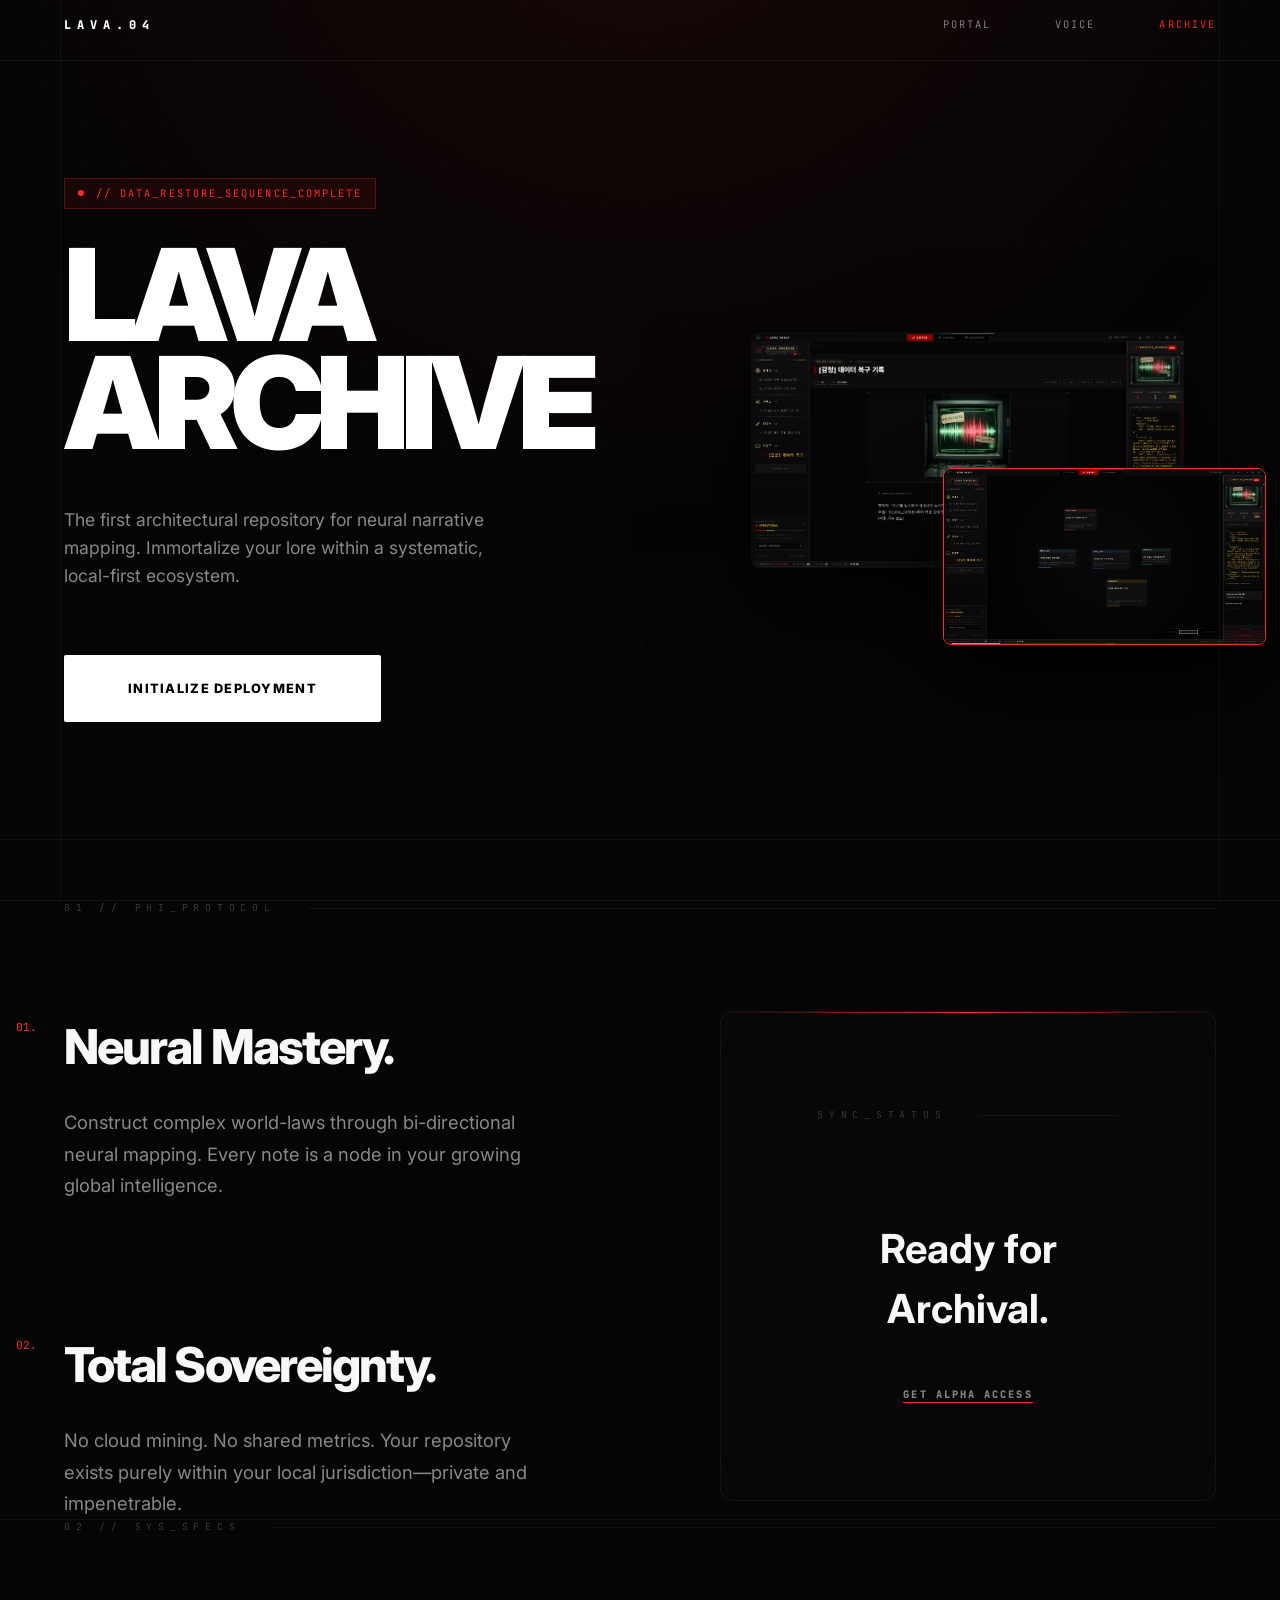
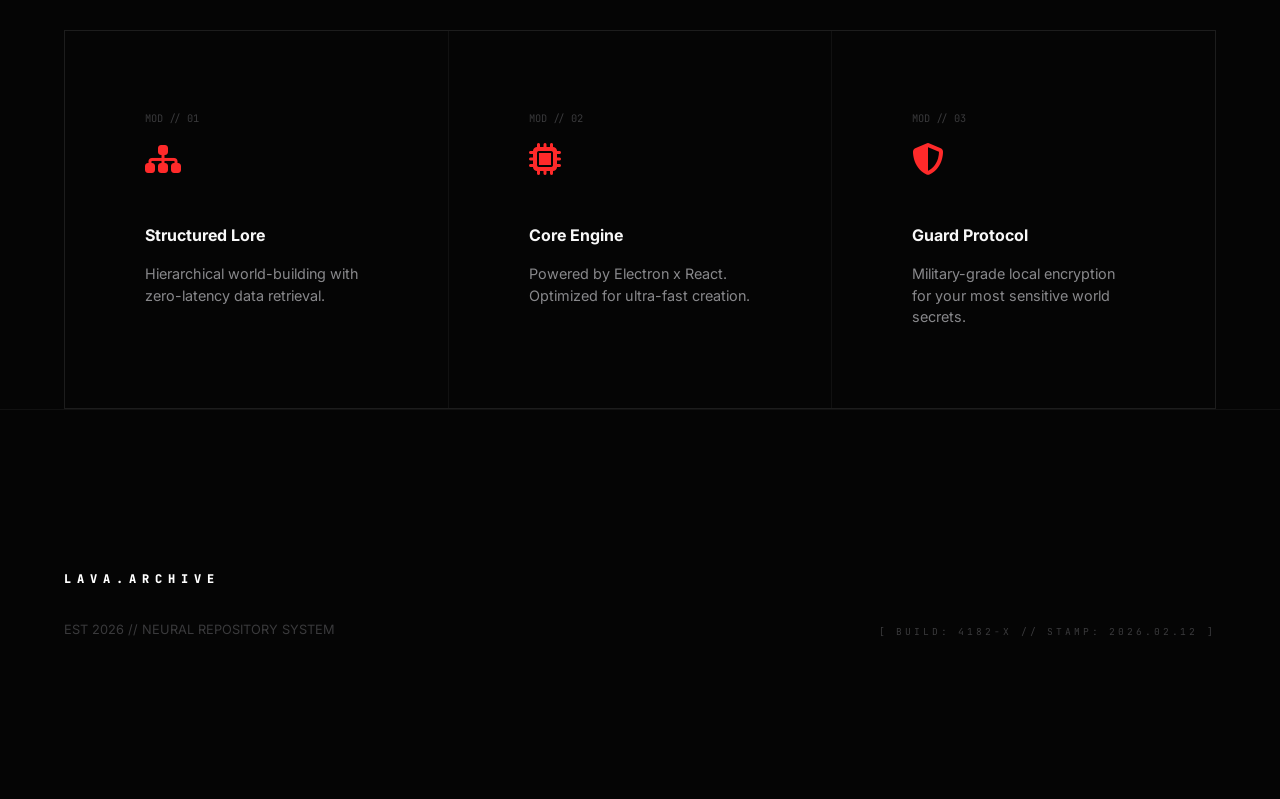
==== docs/note.html @ b513b7a7 "Design: Remove 3D effects and transition to Precision Flat Tactical aesthetic" ====
<!DOCTYPE html>
<html lang="ko">

<head>
    <meta charset="UTF-8">
    <meta name="viewport" content="width=device-width, initial-scale=1.0">
    <title>LAVA ARCHIVE | Neural Repository</title>
    <link rel="stylesheet" href="lava.css">
    <link rel="preconnect" href="https://fonts.googleapis.com">
    <link rel="preconnect" href="https://fonts.gstatic.com" crossorigin>
    <link
        href="https://fonts.googleapis.com/css2?family=Inter:wght@400;700;800;900&family=JetBrains+Mono:wght@400;700&display=swap"
        rel="stylesheet">
    <link rel="stylesheet" href="https://cdnjs.cloudflare.com/ajax/libs/font-awesome/6.4.0/css/all.min.css">
</head>

<body>
    <!-- HUD Frame Components -->
    <div class="hud-line h top"></div>
    <div class="hud-line h bottom"></div>
    <div class="hud-line v left"></div>
    <div class="hud-line v right"></div>

    <!-- Navigation -->
    <nav class="navbar">
        <a href="index.html" class="logo">LAVA.04</a>
        <div class="nav-links">
            <a href="index.html" class="nav-link">Portal</a>
            <a href="voice.html" class="nav-link">Voice</a>
            <a href="note.html" class="nav-link active">Archive</a>
        </div>
    </nav>

    <main>
        <!-- Precision Flat Hero -->
        <header class="hero">
            <div class="container">
                <div class="hero-content">
                    <div class="hero-text">
                        <span class="status-badge">// DATA_RESTORE_SEQUENCE_COMPLETE</span>
                        <h1>Lava<br>Archive</h1>
                        <p class="hero-subtitle">The first architectural repository for neural narrative mapping.
                            Immortalize your lore within a systematic, local-first ecosystem.</p>
                        <a href="https://github.com/sickbread/VoiceTyper/releases/download/v1.0/VESTIGE_Setup_0.0.0.exe"
                            class="btn-prime">
                            Initialize Deployment
                        </a>
                    </div>
                    <div class="showcase-wrapper">
                        <img src="assets/lava_main.png" alt="Lava Editor" class="main-screen">
                        <img src="assets/lava_secondary.png" alt="Lava Canvas" class="secondary-screen">
                    </div>
                </div>
            </div>
        </header>

        <!-- Functional Philosophy -->
        <section class="container">
            <span class="section-label">01 // PHI_PROTOCOL</span>
            <div class="philosophy-grid">
                <div class="philosophies">
                    <div class="phi-item">
                        <span class="phi-num">01.</span>
                        <h3>Neural Mastery.</h3>
                        <p>Construct complex world-laws through bi-directional neural mapping. Every note is a node in
                            your growing global intelligence.</p>
                    </div>
                    <div class="phi-item">
                        <span class="phi-num">02.</span>
                        <h3>Total Sovereignty.</h3>
                        <p>No cloud mining. No shared metrics. Your repository exists purely within your local
                            jurisdiction—private and impenetrable.</p>
                    </div>
                </div>

                <div class="cta-wrap">
                    <div class="cta-box">
                        <span class="section-label">SYNC_STATUS</span>
                        <h2 style="font-size: 2.5rem; margin-bottom: 2rem;">Ready for<br>Archival.</h2>
                        <a href="https://github.com/sickbread/VoiceTyper/releases/download/v1.0/VESTIGE_Setup_0.0.0.exe"
                            class="nav-link"
                            style="font-weight: 800; border-bottom: 1px solid var(--accent-red); margin-top: 1rem; display: inline-block;">Get
                            Alpha Access</a>
                    </div>
                </div>
            </div>
        </section>

        <!-- Technical Matrix -->
        <section class="container">
            <span class="section-label">02 // SYS_SPECS</span>
            <div class="features-matrix">
                <div class="feat-cell">
                    <span class="feat-label">MOD // 01</span>
                    <i class="fas fa-sitemap feat-icon"></i>
                    <h4 style="margin-bottom: 1rem;">Structured Lore</h4>
                    <p style="color: var(--text-slate); font-size: 0.9rem;">Hierarchical world-building with
                        zero-latency data retrieval.</p>
                </div>
                <div class="feat-cell">
                    <span class="feat-label">MOD // 02</span>
                    <i class="fas fa-microchip feat-icon"></i>
                    <h4 style="margin-bottom: 1rem;">Core Engine</h4>
                    <p style="color: var(--text-slate); font-size: 0.9rem;">Powered by Electron x React. Optimized for
                        ultra-fast creation.</p>
                </div>
                <div class="feat-cell">
                    <span class="feat-label">MOD // 03</span>
                    <i class="fas fa-shield-halved feat-icon"></i>
                    <h4 style="margin-bottom: 1rem;">Guard Protocol</h4>
                    <p style="color: var(--text-slate); font-size: 0.9rem;">Military-grade local encryption for your
                        most sensitive world secrets.</p>
                </div>
            </div>
        </section>
    </main>

    <!-- Refined Footer -->
    <footer>
        <div class="container">
            <div class="footer-wrap">
                <div>
                    <span class="logo" style="margin-bottom: 2rem; display: block;">LAVA.ARCHIVE</span>
                    <p style="color: var(--text-dark); font-size: 0.8rem;">EST 2026 // NEURAL REPOSITORY SYSTEM</p>
                </div>
                <div class="footer-meta">
                    [ BUILD: 4182-X // STAMP: 2026.02.12 ]
                </div>
            </div>
        </div>
    </footer>

    <script src="script.js"></script>
    <!-- No interactive scripts needed for Flat Design -->
</body>

</html>
---- docs/lava.css ----
:root {
    /* Obsidian Black Base with Military Accents */
    --bg-black: #050505;
    --bg-deep: #020202;
    --bg-module: rgba(10, 10, 12, 0.4);

    --accent-red: #ff2a2a;
    --accent-glow: rgba(255, 42, 42, 0.4);
    --accent-dim: rgba(255, 42, 42, 0.08);

    --text-white: #f8f8f8;
    --text-slate: #88888b;
    --text-dark: #3a3a3c;

    --border-vaint: rgba(255, 255, 255, 0.05);
    --border-red: rgba(255, 42, 42, 0.25);

    --font-sans: 'Inter', -apple-system, system-ui, sans-serif;
    --font-mono: 'JetBrains Mono', 'IBM Plex Mono', monospace;

    --curve: 4px;
    --ease-out: cubic-bezier(0.16, 1, 0.3, 1);
}

/* Base Optimization */
* {
    margin: 0;
    padding: 0;
    box-sizing: border-box;
}

body {
    background-color: var(--bg-black);
    color: var(--text-white);
    font-family: var(--font-sans);
    line-height: 1.5;
    overflow-x: hidden;
    -webkit-font-smoothing: antialiased;
}

/* Immersive HUD Backdrop */
body::before {
    content: "";
    position: fixed;
    top: 0;
    left: 0;
    width: 100%;
    height: 100%;
    background-image:
        radial-gradient(circle at 2px 2px, rgba(255, 255, 255, 0.03) 1px, transparent 0);
    background-size: 40px 40px;
    z-index: -1;
}

body::after {
    content: "";
    position: fixed;
    top: 0;
    left: 0;
    width: 100%;
    height: 100%;
    background: radial-gradient(circle at 50% -20%, var(--accent-dim) 0%, transparent 60%);
    pointer-events: none;
    z-index: -1;
}

.container {
    max-width: 1300px;
    margin: 0 auto;
    padding: 0 4rem;
}

/* HUD Decorators - Static & Sharp */
.hud-line {
    position: fixed;
    background: var(--border-vaint);
    z-index: 99;
    pointer-events: none;
}

.hud-line.h {
    height: 1px;
    width: 100%;
}

.hud-line.v {
    width: 1px;
    height: 100%;
}

.hud-line.top {
    top: 60px;
    left: 0;
}

.hud-line.bottom {
    bottom: 60px;
    left: 0;
}

.hud-line.left {
    left: 60px;
    top: 0;
}

.hud-line.right {
    right: 60px;
    top: 0;
}

/* Sticky Technical Navbar */
.navbar {
    display: flex;
    justify-content: space-between;
    align-items: center;
    padding: 1rem 4rem;
    position: fixed;
    top: 0;
    width: 100%;
    z-index: 1000;
    mix-blend-mode: difference;
}

.logo {
    font-family: var(--font-mono);
    font-size: 0.75rem;
    letter-spacing: 0.5em;
    text-decoration: none;
    color: #fff;
    font-weight: 800;
}

.nav-links {
    display: flex;
    gap: 4rem;
}

.nav-link {
    text-decoration: none;
    color: rgba(255, 255, 255, 0.5);
    font-family: var(--font-mono);
    font-size: 0.65rem;
    letter-spacing: 0.2em;
    text-transform: uppercase;
    transition: var(--ease-out);
}

.nav-link:hover,
.nav-link.active {
    color: var(--accent-red);
}

/* Editorial Hero - Flat but Powerful */
.hero {
    min-height: 100vh;
    display: flex;
    align-items: center;
    justify-content: center;
    padding: 10rem 0;
}

.hero-content {
    display: grid;
    grid-template-columns: 1fr 1.2fr;
    gap: 8rem;
    align-items: center;
}

.hero-text {
    text-align: left;
}

.status-badge {
    display: inline-flex;
    align-items: center;
    gap: 0.75rem;
    padding: 0.4rem 0.8rem;
    background: var(--accent-dim);
    border: 1px solid var(--border-red);
    font-family: var(--font-mono);
    font-size: 0.65rem;
    color: var(--accent-red);
    margin-bottom: 2rem;
    text-transform: uppercase;
    letter-spacing: 0.2em;
}

.status-badge::before {
    content: "";
    width: 6px;
    height: 6px;
    background: var(--accent-red);
    border-radius: 50%;
    animation: pulse 2.5s ease-in-out infinite;
}

@keyframes pulse {

    0%,
    100% {
        transform: scale(1);
        opacity: 0.5;
    }

    50% {
        transform: scale(1.6);
        opacity: 1;
        filter: blur(1px);
    }
}

h1 {
    font-size: clamp(4rem, 10vw, 8rem);
    font-weight: 900;
    line-height: 0.85;
    letter-spacing: -0.06em;
    text-transform: uppercase;
    margin-bottom: 3rem;
    color: #fff;
}

.hero-subtitle {
    font-size: 1.1rem;
    color: var(--text-slate);
    max-width: 440px;
    margin-bottom: 4rem;
    line-height: 1.6;
}

/* Layered Flat Showcase */
.showcase-wrapper {
    position: relative;
    padding: 2rem;
}

.main-screen {
    width: 100%;
    border-radius: 8px;
    border: 1px solid var(--border-vaint);
    background: #000;
    box-shadow: 0 40px 100px rgba(0, 0, 0, 0.8);
    display: block;
}

.secondary-screen {
    position: absolute;
    bottom: -15%;
    right: -10%;
    width: 65%;
    border-radius: 8px;
    border: 1px solid var(--accent-red);
    box-shadow: 0 40px 80px rgba(0, 0, 0, 0.9);
    z-index: 10;
}

/* Content Sections */
section {
    padding: 15rem 0;
    border-top: 1px solid var(--border-vaint);
}

.section-label {
    font-family: var(--font-mono);
    font-size: 0.6rem;
    color: var(--text-dark);
    letter-spacing: 0.6em;
    text-transform: uppercase;
    margin-bottom: 6rem;
    display: flex;
    align-items: center;
    gap: 2rem;
}

.section-label::after {
    content: "";
    flex: 1;
    height: 1px;
    background: var(--border-vaint);
}

.philosophy-grid {
    display: grid;
    grid-template-columns: 1fr 1fr;
    gap: 10rem;
}

.philosophies {
    display: flex;
    flex-direction: column;
    gap: 8rem;
}

.phi-item {
    position: relative;
}

.phi-num {
    font-family: var(--font-mono);
    color: var(--accent-red);
    font-size: 0.7rem;
    position: absolute;
    left: -3rem;
    top: 0.5rem;
}

.phi-item h3 {
    font-size: 3rem;
    font-weight: 800;
    letter-spacing: -0.04em;
    margin-bottom: 1.5rem;
}

.phi-item p {
    font-size: 1.15rem;
    color: var(--text-slate);
    line-height: 1.7;
    max-width: 480px;
}

/* CTA - Data Module */
.cta-box {
    background: var(--bg-module);
    backdrop-filter: blur(50px);
    border: 1px solid var(--border-vaint);
    padding: 6rem;
    text-align: center;
    position: relative;
    border-radius: 12px;
}

.cta-box::before {
    content: "";
    position: absolute;
    top: 0;
    left: 0;
    width: 100%;
    height: 1px;
    background: linear-gradient(90deg, transparent, var(--accent-red), transparent);
}

.btn-prime {
    display: inline-block;
    padding: 1.5rem 4rem;
    background: #fff;
    color: #000;
    text-decoration: none;
    font-weight: 800;
    text-transform: uppercase;
    letter-spacing: 0.1em;
    font-size: 0.8rem;
    transition: var(--ease-out);
    border-radius: 2px;
}

.btn-prime:hover {
    background: var(--accent-red);
    color: #fff;
    transform: translateY(-5px);
    box-shadow: 0 20px 40px var(--accent-dim);
}

/* Features - Technical Matrix */
.features-matrix {
    display: grid;
    grid-template-columns: repeat(3, 1fr);
    gap: 1px;
    background: var(--border-vaint);
    border: 1px solid var(--border-vaint);
}

.feat-cell {
    background: var(--bg-black);
    padding: 5rem;
    transition: var(--ease-out);
}

.feat-cell:hover {
    background: var(--bg-deep);
}

.feat-icon {
    font-size: 2rem;
    color: var(--accent-red);
    margin-bottom: 3rem;
}

.feat-label {
    font-family: var(--font-mono);
    font-size: 0.65rem;
    color: var(--text-dark);
    margin-bottom: 1rem;
    display: block;
}

/* Footer Detailing */
footer {
    padding: 10rem 0;
    border-top: 1px solid var(--border-vaint);
}

.footer-wrap {
    display: flex;
    justify-content: space-between;
    align-items: flex-end;
}

.footer-meta {
    font-family: var(--font-mono);
    font-size: 0.6rem;
    color: var(--text-dark);
    letter-spacing: 0.3em;
}

/* Responsive Evolution */
@media (max-width: 1200px) {

    .hero-content,
    .philosophy-grid {
        grid-template-columns: 1fr;
        gap: 6rem;
    }

    .hero {
        text-align: center;
    }

    .hero-text {
        display: flex;
        flex-direction: column;
        align-items: center;
    }

    .hero-subtitle {
        margin: 0 auto 4rem;
    }

    .container {
        padding: 0 2rem;
    }
}

@media (max-width: 768px) {
    h1 {
        font-size: 15vw;
    }

    .feat-cell {
        padding: 3rem;
    }

    .features-matrix {
        grid-template-columns: 1fr;
    }

    .hud-line {
        display: none;
    }

    .secondary-screen {
        width: 80%;
        bottom: -10%;
        right: -5%;
    }
}
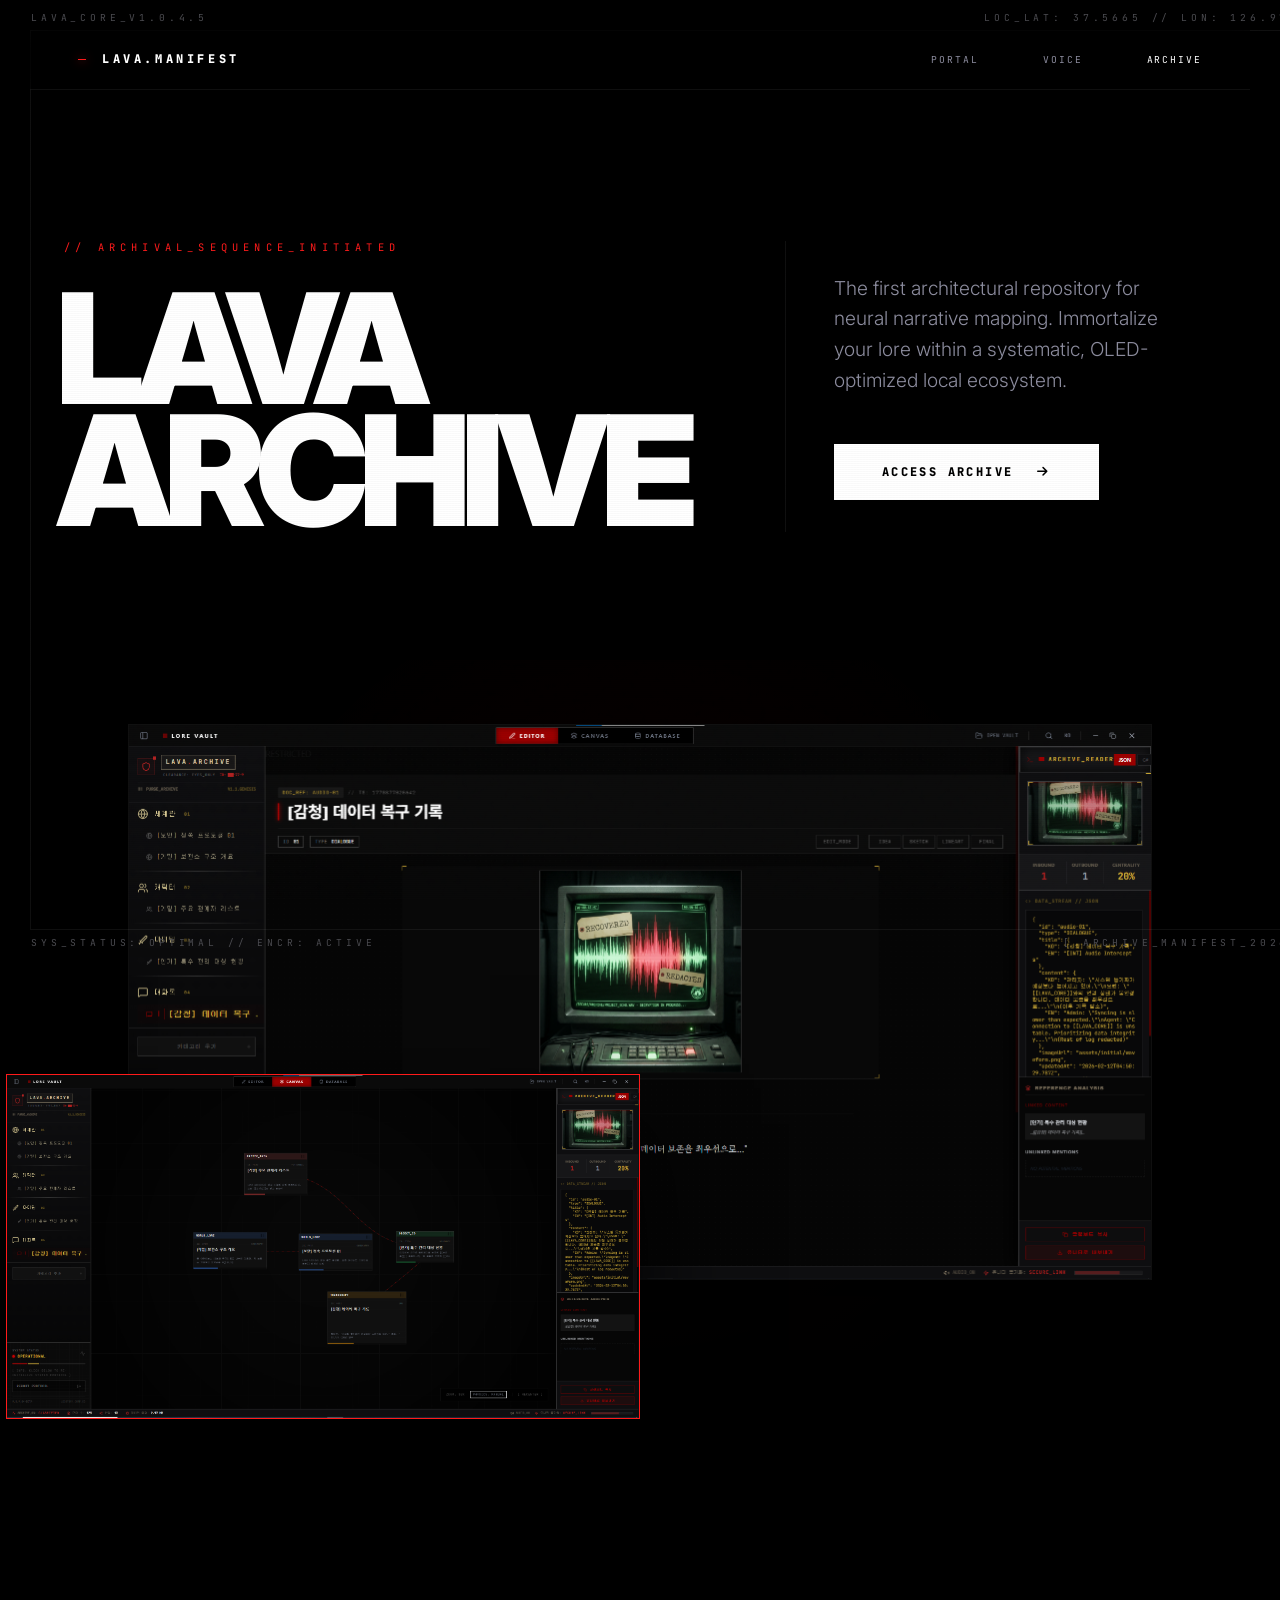
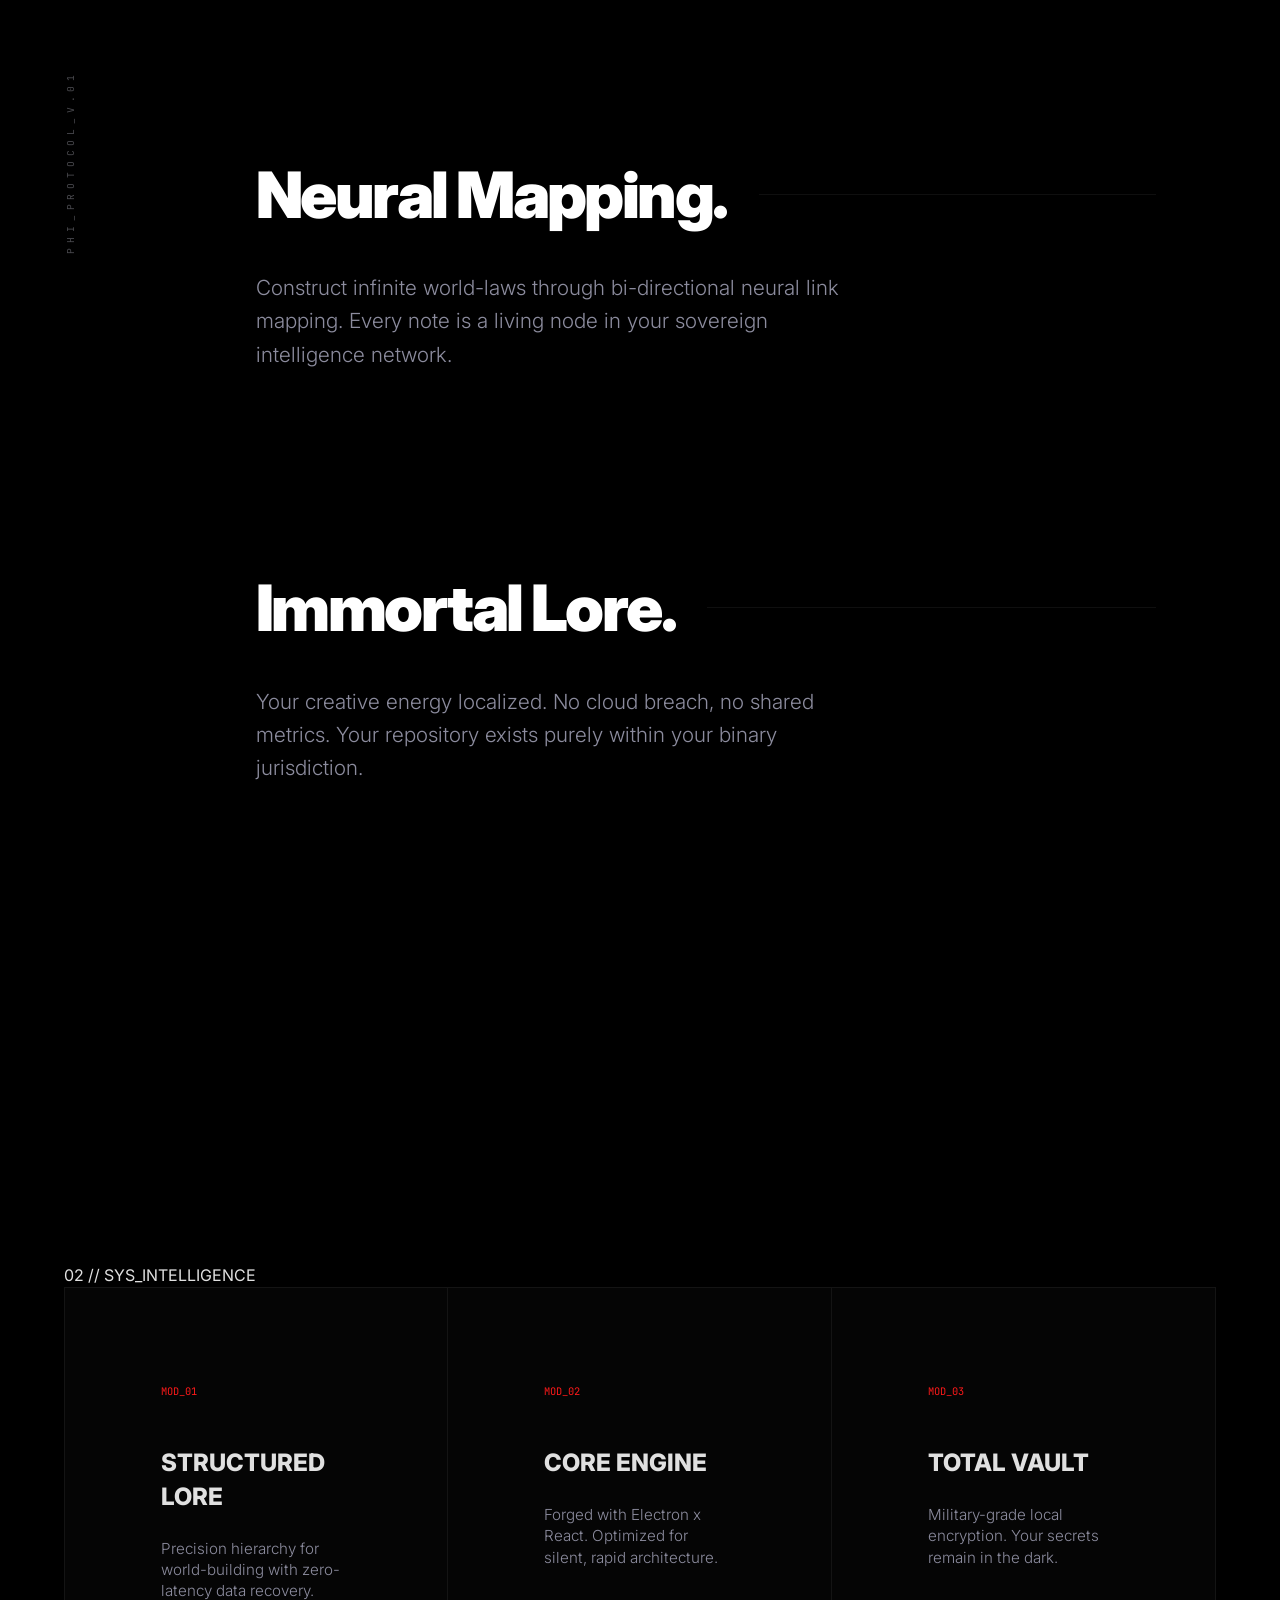
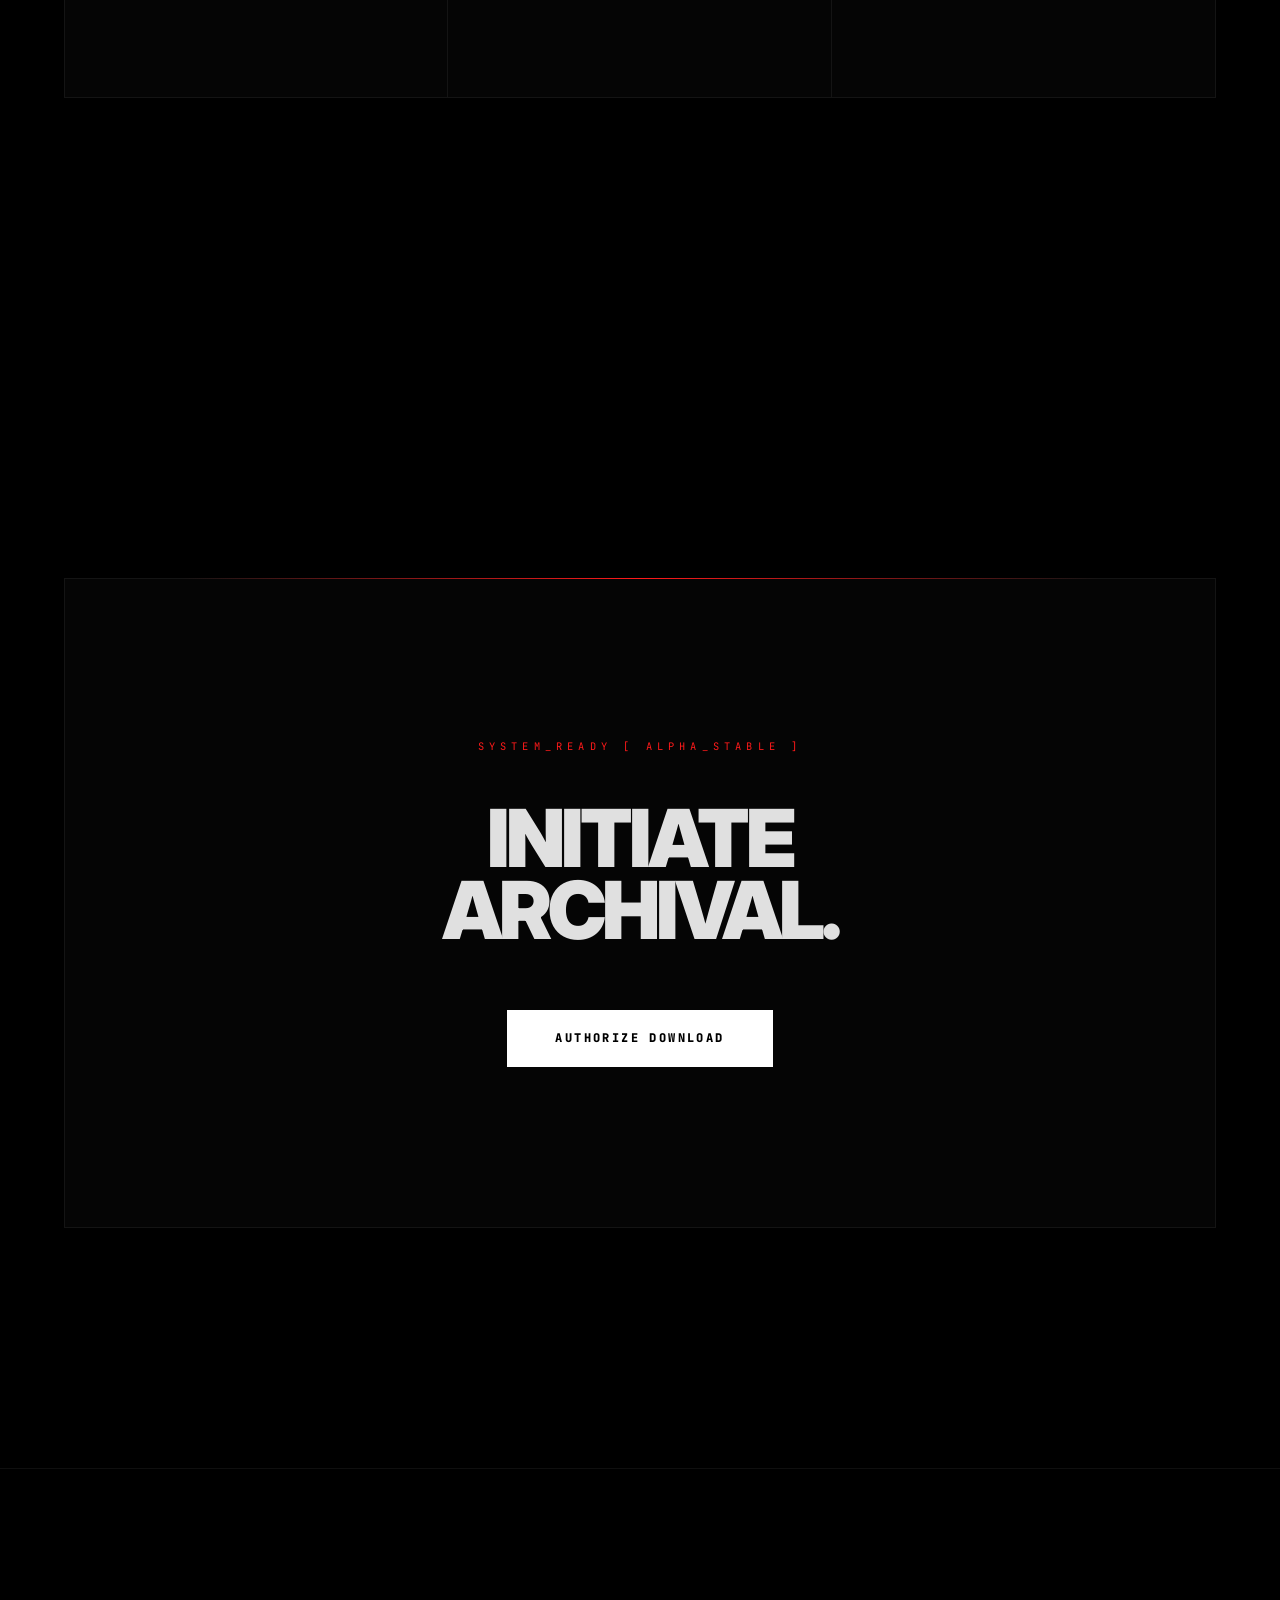
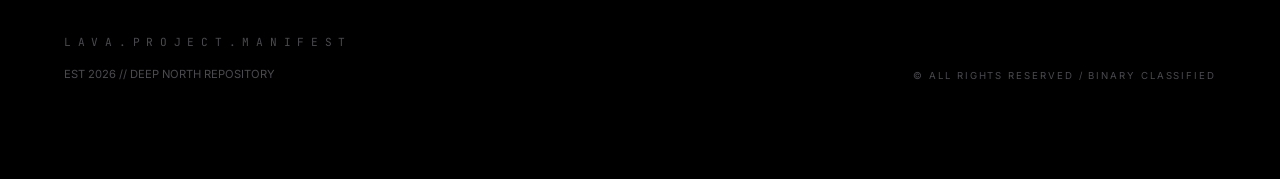
==== commit 24a19c19: "Design: THE DIVINE MASTERPIECE - Final Aesthetic Horizon Evolution for Lava Archive" ====
--- a/docs/note.html
+++ b/docs/note.html
@@ -4,26 +4,28 @@
 <head>
     <meta charset="UTF-8">
     <meta name="viewport" content="width=device-width, initial-scale=1.0">
-    <title>LAVA ARCHIVE | Neural Repository</title>
+    <title>LAVA.ARCHIVE | THE DIVINE MASTERPIECE</title>
     <link rel="stylesheet" href="lava.css">
     <link rel="preconnect" href="https://fonts.googleapis.com">
     <link rel="preconnect" href="https://fonts.gstatic.com" crossorigin>
     <link
-        href="https://fonts.googleapis.com/css2?family=Inter:wght@400;700;800;900&family=JetBrains+Mono:wght@400;700&display=swap"
+        href="https://fonts.googleapis.com/css2?family=Inter:wght@300;400;700;800;900&family=JetBrains+Mono:wght@400;700;800&display=swap"
         rel="stylesheet">
     <link rel="stylesheet" href="https://cdnjs.cloudflare.com/ajax/libs/font-awesome/6.4.0/css/all.min.css">
 </head>
 
 <body>
-    <!-- HUD Frame Components -->
-    <div class="hud-line h top"></div>
-    <div class="hud-line h bottom"></div>
-    <div class="hud-line v left"></div>
-    <div class="hud-line v right"></div>
+    <!-- The System Shell HUD -->
+    <div class="hud-frame">
+        <span class="hud-tag top-left">LAVA_CORE_v1.0.4.5</span>
+        <span class="hud-tag top-right">LOC_LAT: 37.5665 // LON: 126.9780</span>
+        <span class="hud-tag bottom-left">SYS_STATUS: OPTIMAL // ENCR: ACTIVE</span>
+        <span class="hud-tag bottom-right">[ ARCHIVE_MANIFEST_2026 ]</span>
+    </div>
 
-    <!-- Navigation -->
+    <!-- Persistent Technical Nav -->
     <nav class="navbar">
-        <a href="index.html" class="logo">LAVA.04</a>
+        <a href="index.html" class="logo">LAVA.MANIFEST</a>
         <div class="nav-links">
             <a href="index.html" class="nav-link">Portal</a>
             <a href="voice.html" class="nav-link">Voice</a>
@@ -32,106 +34,102 @@
     </nav>
 
     <main>
-        <!-- Precision Flat Hero -->
+        <!-- Art-Directed Hero -->
         <header class="hero">
-            <div class="container">
-                <div class="hero-content">
-                    <div class="hero-text">
-                        <span class="status-badge">// DATA_RESTORE_SEQUENCE_COMPLETE</span>
-                        <h1>Lava<br>Archive</h1>
-                        <p class="hero-subtitle">The first architectural repository for neural narrative mapping.
-                            Immortalize your lore within a systematic, local-first ecosystem.</p>
-                        <a href="https://github.com/sickbread/VoiceTyper/releases/download/v1.0/VESTIGE_Setup_0.0.0.exe"
-                            class="btn-prime">
-                            Initialize Deployment
-                        </a>
-                    </div>
-                    <div class="showcase-wrapper">
-                        <img src="assets/lava_main.png" alt="Lava Editor" class="main-screen">
-                        <img src="assets/lava_secondary.png" alt="Lava Canvas" class="secondary-screen">
-                    </div>
+            <div class="hero-header">
+                <div class="hero-title-wrap">
+                    <span class="status-label">// ARCHIVAL_SEQUENCE_INITIATED</span>
+                    <h1>Lava<br>Archive</h1>
                 </div>
+                <div class="hero-meta-block">
+                    <p class="hero-subtitle">The first architectural repository for neural narrative mapping.
+                        Immortalize your lore within a systematic, OLED-optimized local ecosystem.</p>
+                    <a href="https://github.com/sickbread/VoiceTyper/releases/download/v1.0/VESTIGE_Setup_0.0.0.exe"
+                        class="btn-master">
+                        <span>Access Archive</span>
+                        <i class="fas fa-arrow-right"></i>
+                    </a>
+                </div>
+            </div>
+
+            <div class="showcase-stage">
+                <img src="assets/lava_main.png" alt="Lava Core" class="main-frame">
+                <img src="assets/lava_secondary.png" alt="Lore Node" class="sub-frame">
             </div>
         </header>
 
-        <!-- Functional Philosophy -->
-        <section class="container">
-            <span class="section-label">01 // PHI_PROTOCOL</span>
-            <div class="philosophy-grid">
-                <div class="philosophies">
-                    <div class="phi-item">
-                        <span class="phi-num">01.</span>
-                        <h3>Neural Mastery.</h3>
-                        <p>Construct complex world-laws through bi-directional neural mapping. Every note is a node in
-                            your growing global intelligence.</p>
-                    </div>
-                    <div class="phi-item">
-                        <span class="phi-num">02.</span>
-                        <h3>Total Sovereignty.</h3>
-                        <p>No cloud mining. No shared metrics. Your repository exists purely within your local
-                            jurisdiction—private and impenetrable.</p>
-                    </div>
+        <!-- Protocool Philosophy -->
+        <section>
+            <span class="section-tag">PHI_PROTOCOL_V.01</span>
+            <div class="philosophy-stack">
+                <div class="phi-node">
+                    <h3>Neural Mapping.</h3>
+                    <p>Construct infinite world-laws through bi-directional neural link mapping. Every note is a living
+                        node in your sovereign intelligence network.</p>
                 </div>
-
-                <div class="cta-wrap">
-                    <div class="cta-box">
-                        <span class="section-label">SYNC_STATUS</span>
-                        <h2 style="font-size: 2.5rem; margin-bottom: 2rem;">Ready for<br>Archival.</h2>
-                        <a href="https://github.com/sickbread/VoiceTyper/releases/download/v1.0/VESTIGE_Setup_0.0.0.exe"
-                            class="nav-link"
-                            style="font-weight: 800; border-bottom: 1px solid var(--accent-red); margin-top: 1rem; display: inline-block;">Get
-                            Alpha Access</a>
-                    </div>
+                <div class="phi-node">
+                    <h3>Immortal Lore.</h3>
+                    <p>Your creative energy localized. No cloud breach, no shared metrics. Your repository exists purely
+                        within your binary jurisdiction.</p>
                 </div>
             </div>
         </section>
 
-        <!-- Technical Matrix -->
+        <!-- System Matrix -->
         <section class="container">
-            <span class="section-label">02 // SYS_SPECS</span>
-            <div class="features-matrix">
-                <div class="feat-cell">
-                    <span class="feat-label">MOD // 01</span>
-                    <i class="fas fa-sitemap feat-icon"></i>
-                    <h4 style="margin-bottom: 1rem;">Structured Lore</h4>
-                    <p style="color: var(--text-slate); font-size: 0.9rem;">Hierarchical world-building with
-                        zero-latency data retrieval.</p>
+            <span class="section-label">02 // SYS_INTELLIGENCE</span>
+            <div class="matrix-container">
+                <div class="matrix-cell">
+                    <span class="cell-num">MOD_01</span>
+                    <h4 class="cell-title">Structured Lore</h4>
+                    <p class="cell-desc">Precision hierarchy for world-building with zero-latency data recovery.</p>
                 </div>
-                <div class="feat-cell">
-                    <span class="feat-label">MOD // 02</span>
-                    <i class="fas fa-microchip feat-icon"></i>
-                    <h4 style="margin-bottom: 1rem;">Core Engine</h4>
-                    <p style="color: var(--text-slate); font-size: 0.9rem;">Powered by Electron x React. Optimized for
-                        ultra-fast creation.</p>
+                <div class="matrix-cell">
+                    <span class="cell-num">MOD_02</span>
+                    <h4 class="cell-title">Core Engine</h4>
+                    <p class="cell-desc">Forged with Electron x React. Optimized for silent, rapid architecture.</p>
                 </div>
-                <div class="feat-cell">
-                    <span class="feat-label">MOD // 03</span>
-                    <i class="fas fa-shield-halved feat-icon"></i>
-                    <h4 style="margin-bottom: 1rem;">Guard Protocol</h4>
-                    <p style="color: var(--text-slate); font-size: 0.9rem;">Military-grade local encryption for your
-                        most sensitive world secrets.</p>
+                <div class="matrix-cell">
+                    <span class="cell-num">MOD_03</span>
+                    <h4 class="cell-title">Total Vault</h4>
+                    <p class="cell-desc">Military-grade local encryption. Your secrets remain in the dark.</p>
                 </div>
+            </div>
+        </section>
+
+        <!-- The Final Deployment -->
+        <section class="container">
+            <div class="vault-cta">
+                <span class="status-label" style="margin-bottom: 3rem;">SYSTEM_READY [ ALPHA_STABLE ]</span>
+                <h2
+                    style="font-size: 5rem; font-weight: 900; letter-spacing: -0.05em; margin-bottom: 4rem; line-height: 0.9;">
+                    INITIATE<br>ARCHIVAL.</h2>
+                <a href="https://github.com/sickbread/VoiceTyper/releases/download/v1.0/VESTIGE_Setup_0.0.0.exe"
+                    class="btn-master">
+                    Authorize Download
+                </a>
             </div>
         </section>
     </main>
 
-    <!-- Refined Footer -->
+    <!-- Detailed Footer Manifest -->
     <footer>
         <div class="container">
-            <div class="footer-wrap">
+            <div class="footer-manifest">
                 <div>
-                    <span class="logo" style="margin-bottom: 2rem; display: block;">LAVA.ARCHIVE</span>
-                    <p style="color: var(--text-dark); font-size: 0.8rem;">EST 2026 // NEURAL REPOSITORY SYSTEM</p>
+                    <span class="manifest-logo">LAVA.PROJECT.MANIFEST</span>
+                    <p style="color: var(--text-terminal); font-size: 0.7rem; margin-top: 1rem;">EST 2026 // DEEP NORTH
+                        REPOSITORY</p>
                 </div>
-                <div class="footer-meta">
-                    [ BUILD: 4182-X // STAMP: 2026.02.12 ]
+                <div style="text-align: right;">
+                    <p style="color: var(--text-terminal); font-size: 0.6rem; letter-spacing: 0.2em;">&copy; ALL RIGHTS
+                        RESERVED / BINARY CLASSIFIED</p>
                 </div>
             </div>
         </div>
     </footer>
 
     <script src="script.js"></script>
-    <!-- No interactive scripts needed for Flat Design -->
 </body>
 
 </html>
--- a/docs/lava.css
+++ b/docs/lava.css
@@ -1,44 +1,29 @@
 :root {
-    /* Obsidian Black Base with Military Accents */
-    --bg-black: #050505;
-    --bg-deep: #020202;
-    --bg-module: rgba(10, 10, 12, 0.4);
-
-    --accent-red: #ff2a2a;
-    --accent-glow: rgba(255, 42, 42, 0.4);
-    --accent-dim: rgba(255, 42, 42, 0.08);
-
-    --text-white: #f8f8f8;
-    --text-slate: #88888b;
-    --text-dark: #3a3a3c;
-
-    --border-vaint: rgba(255, 255, 255, 0.05);
-    --border-red: rgba(255, 42, 42, 0.25);
-
-    --font-sans: 'Inter', -apple-system, system-ui, sans-serif;
-    --font-mono: 'JetBrains Mono', 'IBM Plex Mono', monospace;
-
-    --curve: 4px;
-    --ease-out: cubic-bezier(0.16, 1, 0.3, 1);
-}
-
-/* Base Optimization */
-* {
-    margin: 0;
-    padding: 0;
-    box-sizing: border-box;
-}
-
-body {
-    background-color: var(--bg-black);
-    color: var(--text-white);
-    font-family: var(--font-sans);
-    line-height: 1.5;
-    overflow-x: hidden;
-    -webkit-font-smoothing: antialiased;
-}
-
-/* Immersive HUD Backdrop */
+    /* OLED Masterpiece Palette */
+    --bg-black: #000000;
+    --bg-surface: #050505;
+    --bg-module: rgba(8, 8, 10, 0.6);
+
+    --accent-signal: #ff1a1a;
+    --accent-blood: #880000;
+    --accent-glow: rgba(255, 26, 26, 0.45);
+    --accent-dim: rgba(255, 26, 26, 0.08);
+
+    --text-pure: #ffffff;
+    --text-ghost: #e0e0e0;
+    --text-archive: #8c8c9e;
+    --text-terminal: #4a4a4f;
+
+    --border-hairline: rgba(255, 255, 255, 0.06);
+    --border-signal: rgba(255, 26, 26, 0.3);
+
+    --font-main: 'Inter', -apple-system, sans-serif;
+    --font-code: 'JetBrains Mono', 'IBM Plex Mono', monospace;
+
+    --transition-prime: all 0.6s cubic-bezier(0.16, 1, 0.3, 1);
+}
+
+/* Texture Overlay System */
 body::before {
     content: "";
     position: fixed;
@@ -46,10 +31,11 @@
     left: 0;
     width: 100%;
     height: 100%;
-    background-image:
-        radial-gradient(circle at 2px 2px, rgba(255, 255, 255, 0.03) 1px, transparent 0);
-    background-size: 40px 40px;
-    z-index: -1;
+    background-image: url("data:image/svg+xml,%3Csvg viewBox='0 0 200 200' xmlns='http://www.w3.org/2000/svg'%3E%3Cfilter id='noiseFilter'%3E%3CfeTurbulence type='fractalNoise' baseFrequency='0.65' numOctaves='3' stitchTiles='stitch'/%3E%3C/filter%3E%3Crect width='100%25' height='100%25' filter='url(%23noiseFilter)'/%3E%3C/svg%3E");
+    opacity: 0.05;
+    pointer-events: none;
+    z-index: 1000;
+    mix-blend-mode: overlay;
 }
 
 body::after {
@@ -59,75 +45,107 @@
     left: 0;
     width: 100%;
     height: 100%;
-    background: radial-gradient(circle at 50% -20%, var(--accent-dim) 0%, transparent 60%);
+    background: linear-gradient(rgba(18, 16, 16, 0) 50%, rgba(0, 0, 0, 0.1) 50%), linear-gradient(90deg, rgba(255, 0, 0, 0.02), rgba(0, 255, 0, 0.01), rgba(0, 0, 255, 0.02));
+    background-size: 100% 2px, 3px 100%;
     pointer-events: none;
-    z-index: -1;
-}
-
-.container {
-    max-width: 1300px;
-    margin: 0 auto;
-    padding: 0 4rem;
-}
-
-/* HUD Decorators - Static & Sharp */
-.hud-line {
+    z-index: 1001;
+    opacity: 0.2;
+}
+
+* {
+    margin: 0;
+    padding: 0;
+    box-sizing: border-box;
+    cursor: crosshair;
+}
+
+body {
+    background-color: var(--bg-black);
+    color: var(--text-ghost);
+    font-family: var(--font-main);
+    line-height: 1.4;
+    overflow-x: hidden;
+    -webkit-font-smoothing: antialiased;
+}
+
+/* Margin HUD - The "System Shell" */
+.hud-frame {
     position: fixed;
-    background: var(--border-vaint);
-    z-index: 99;
+    top: 0;
+    left: 0;
+    width: 100%;
+    height: 100%;
     pointer-events: none;
-}
-
-.hud-line.h {
-    height: 1px;
-    width: 100%;
-}
-
-.hud-line.v {
-    width: 1px;
-    height: 100%;
-}
-
-.hud-line.top {
-    top: 60px;
+    border: 1px solid var(--border-hairline);
+    margin: 30px;
+    z-index: 999;
+}
+
+.hud-tag {
+    position: absolute;
+    font-family: var(--font-code);
+    font-size: 0.6rem;
+    color: var(--text-terminal);
+    text-transform: uppercase;
+    letter-spacing: 0.4em;
+    white-space: nowrap;
+}
+
+.hud-tag.top-left {
+    top: -20px;
     left: 0;
 }
 
-.hud-line.bottom {
-    bottom: 60px;
+.hud-tag.top-right {
+    top: -20px;
+    right: 0;
+}
+
+.hud-tag.bottom-left {
+    bottom: -20px;
     left: 0;
 }
 
-.hud-line.left {
-    left: 60px;
-    top: 0;
-}
-
-.hud-line.right {
-    right: 60px;
-    top: 0;
-}
-
-/* Sticky Technical Navbar */
+.hud-tag.bottom-right {
+    bottom: -20px;
+    right: 0;
+}
+
+/* Ultra-Refined Navbar */
 .navbar {
+    position: fixed;
+    top: 30px;
+    left: 30px;
+    right: 30px;
+    height: 60px;
     display: flex;
     justify-content: space-between;
     align-items: center;
-    padding: 1rem 4rem;
-    position: fixed;
-    top: 0;
-    width: 100%;
-    z-index: 1000;
-    mix-blend-mode: difference;
+    padding: 0 3rem;
+    z-index: 1010;
+    background: rgba(0, 0, 0, 0.4);
+    backdrop-filter: blur(10px);
+    border-bottom: 1px solid var(--border-hairline);
 }
 
 .logo {
-    font-family: var(--font-mono);
+    font-family: var(--font-code);
+    font-weight: 800;
+    text-decoration: none;
+    color: var(--text-pure);
     font-size: 0.75rem;
-    letter-spacing: 0.5em;
-    text-decoration: none;
-    color: #fff;
-    font-weight: 800;
+    letter-spacing: 0.3em;
+    display: flex;
+    align-items: center;
+    gap: 1rem;
+}
+
+.logo::before {
+    content: "";
+    width: 8px;
+    height: 1px;
+    background: var(--accent-signal);
+    box-shadow: 0 0 10px var(--accent-signal);
 }
 
 .nav-links {
@@ -137,328 +155,327 @@
 
 .nav-link {
     text-decoration: none;
-    color: rgba(255, 255, 255, 0.5);
-    font-family: var(--font-mono);
-    font-size: 0.65rem;
+    color: var(--text-archive);
+    font-family: var(--font-code);
+    font-size: 0.6rem;
     letter-spacing: 0.2em;
     text-transform: uppercase;
-    transition: var(--ease-out);
+    transition: var(--transition-prime);
 }
 
 .nav-link:hover,
 .nav-link.active {
-    color: var(--accent-red);
-}
-
-/* Editorial Hero - Flat but Powerful */
+    color: var(--text-pure);
+}
+
+/* Masterpiece Hero Section */
 .hero {
     min-height: 100vh;
-    display: flex;
+    padding: 15rem 4rem 10rem;
+    display: flex;
+    flex-direction: column;
     align-items: center;
-    justify-content: center;
-    padding: 10rem 0;
-}
-
-.hero-content {
+}
+
+.hero-header {
+    width: 100%;
+    max-width: 1400px;
     display: grid;
-    grid-template-columns: 1fr 1.2fr;
-    gap: 8rem;
-    align-items: center;
-}
-
-.hero-text {
+    grid-template-columns: 1.2fr 1fr;
+    gap: 6rem;
+    align-items: flex-end;
+    margin-bottom: 8rem;
+}
+
+.hero-title-wrap {
+    position: relative;
+}
+
+.status-label {
+    font-family: var(--font-code);
+    color: var(--accent-signal);
+    font-size: 0.65rem;
+    letter-spacing: 0.5em;
+    text-transform: uppercase;
+    margin-bottom: 2rem;
+    display: block;
+}
+
+h1 {
+    font-size: clamp(5rem, 12vw, 10rem);
+    line-height: 0.8;
+    font-weight: 900;
+    letter-spacing: -0.06em;
+    text-transform: uppercase;
+    color: var(--text-pure);
+    margin-left: -0.05em;
+}
+
+.hero-meta-block {
+    border-left: 1px solid var(--border-hairline);
+    padding: 2rem 3rem;
     text-align: left;
 }
 
-.status-badge {
+.hero-subtitle {
+    font-size: 1.2rem;
+    color: var(--text-archive);
+    line-height: 1.6;
+    margin-bottom: 3rem;
+    font-weight: 300;
+}
+
+.btn-master {
     display: inline-flex;
     align-items: center;
-    gap: 0.75rem;
-    padding: 0.4rem 0.8rem;
-    background: var(--accent-dim);
-    border: 1px solid var(--border-red);
-    font-family: var(--font-mono);
-    font-size: 0.65rem;
-    color: var(--accent-red);
+    gap: 1.5rem;
+    padding: 1.25rem 3rem;
+    background: var(--text-pure);
+    color: var(--bg-black);
+    text-decoration: none;
+    font-family: var(--font-code);
+    font-size: 0.75rem;
+    font-weight: 800;
+    letter-spacing: 0.2em;
+    text-transform: uppercase;
+    transition: var(--transition-prime);
+}
+
+.btn-master:hover {
+    background: var(--accent-signal);
+    color: #fff;
+    transform: translateX(10px);
+}
+
+/* The Art-Directed Showcase */
+.showcase-stage {
+    width: 100%;
+    max-width: 1400px;
+    position: relative;
+    padding: 4rem;
+    background: radial-gradient(circle at 50% 50%, rgba(255, 26, 26, 0.05) 0%, transparent 70%);
+}
+
+.main-frame {
+    width: 100%;
+    border: 1px solid var(--border-hairline);
+    background: #000;
+    box-shadow: 0 100px 150px -50px rgba(0, 0, 0, 1);
+    position: relative;
+    z-index: 2;
+}
+
+.sub-frame {
+    position: absolute;
+    bottom: -10%;
+    left: -5%;
+    width: 55%;
+    border: 1px solid var(--accent-signal);
+    box-shadow: 0 50px 100px rgba(0, 0, 0, 0.9);
+    z-index: 5;
+    background: #000;
+}
+
+/* System Philosophy - Modular Architecture */
+section {
+    padding: 15rem 4rem;
+    position: relative;
+}
+
+.section-tag {
+    position: absolute;
+    left: 4rem;
+    top: 10rem;
+    writing-mode: vertical-rl;
+    font-family: var(--font-code);
+    font-size: 0.6rem;
+    color: var(--text-terminal);
+    letter-spacing: 0.5em;
+    text-transform: uppercase;
+    transform: rotate(180deg);
+}
+
+.philosophy-stack {
+    max-width: 900px;
+    margin-left: 12rem;
+}
+
+.phi-node {
+    margin-bottom: 12rem;
+    position: relative;
+}
+
+.phi-node:last-child {
+    margin-bottom: 0;
+}
+
+.phi-node h3 {
+    font-size: 4rem;
+    font-weight: 900;
+    letter-spacing: -0.04em;
     margin-bottom: 2rem;
-    text-transform: uppercase;
-    letter-spacing: 0.2em;
-}
-
-.status-badge::before {
-    content: "";
-    width: 6px;
-    height: 6px;
-    background: var(--accent-red);
-    border-radius: 50%;
-    animation: pulse 2.5s ease-in-out infinite;
-}
-
-@keyframes pulse {
-
-    0%,
-    100% {
-        transform: scale(1);
-        opacity: 0.5;
-    }
-
-    50% {
-        transform: scale(1.6);
-        opacity: 1;
-        filter: blur(1px);
-    }
-}
-
-h1 {
-    font-size: clamp(4rem, 10vw, 8rem);
-    font-weight: 900;
-    line-height: 0.85;
-    letter-spacing: -0.06em;
-    text-transform: uppercase;
-    margin-bottom: 3rem;
-    color: #fff;
-}
-
-.hero-subtitle {
-    font-size: 1.1rem;
-    color: var(--text-slate);
-    max-width: 440px;
-    margin-bottom: 4rem;
-    line-height: 1.6;
-}
-
-/* Layered Flat Showcase */
-.showcase-wrapper {
-    position: relative;
-    padding: 2rem;
-}
-
-.main-screen {
-    width: 100%;
-    border-radius: 8px;
-    border: 1px solid var(--border-vaint);
-    background: #000;
-    box-shadow: 0 40px 100px rgba(0, 0, 0, 0.8);
-    display: block;
-}
-
-.secondary-screen {
-    position: absolute;
-    bottom: -15%;
-    right: -10%;
-    width: 65%;
-    border-radius: 8px;
-    border: 1px solid var(--accent-red);
-    box-shadow: 0 40px 80px rgba(0, 0, 0, 0.9);
-    z-index: 10;
-}
-
-/* Content Sections */
-section {
-    padding: 15rem 0;
-    border-top: 1px solid var(--border-vaint);
-}
-
-.section-label {
-    font-family: var(--font-mono);
-    font-size: 0.6rem;
-    color: var(--text-dark);
-    letter-spacing: 0.6em;
-    text-transform: uppercase;
-    margin-bottom: 6rem;
+    color: var(--text-pure);
     display: flex;
     align-items: center;
     gap: 2rem;
 }
 
-.section-label::after {
+.phi-node h3::after {
     content: "";
     flex: 1;
     height: 1px;
-    background: var(--border-vaint);
-}
-
-.philosophy-grid {
+    background: var(--border-hairline);
+}
+
+.phi-node p {
+    font-size: 1.3rem;
+    color: var(--text-archive);
+    line-height: 1.6;
+    max-width: 600px;
+    font-weight: 300;
+}
+
+/* Data Matrix (Features) */
+.matrix-container {
     display: grid;
-    grid-template-columns: 1fr 1fr;
-    gap: 10rem;
-}
-
-.philosophies {
-    display: flex;
-    flex-direction: column;
-    gap: 8rem;
-}
-
-.phi-item {
-    position: relative;
-}
-
-.phi-num {
-    font-family: var(--font-mono);
-    color: var(--accent-red);
-    font-size: 0.7rem;
-    position: absolute;
-    left: -3rem;
-    top: 0.5rem;
-}
-
-.phi-item h3 {
-    font-size: 3rem;
+    grid-template-columns: repeat(3, 1fr);
+    border: 1px solid var(--border-hairline);
+    background: var(--bg-surface);
+}
+
+.matrix-cell {
+    padding: 6rem;
+    border-right: 1px solid var(--border-hairline);
+    position: relative;
+    overflow: hidden;
+    transition: var(--transition-prime);
+}
+
+.matrix-cell:last-child {
+    border-right: none;
+}
+
+.matrix-cell:hover {
+    background: #0a0a0c;
+}
+
+.cell-num {
+    font-family: var(--font-code);
+    font-size: 0.65rem;
+    color: var(--accent-signal);
+    margin-bottom: 3rem;
+    display: block;
+}
+
+.cell-title {
+    font-size: 1.5rem;
     font-weight: 800;
-    letter-spacing: -0.04em;
     margin-bottom: 1.5rem;
-}
-
-.phi-item p {
-    font-size: 1.15rem;
-    color: var(--text-slate);
-    line-height: 1.7;
-    max-width: 480px;
-}
-
-/* CTA - Data Module */
-.cta-box {
-    background: var(--bg-module);
-    backdrop-filter: blur(50px);
-    border: 1px solid var(--border-vaint);
-    padding: 6rem;
+    text-transform: uppercase;
+}
+
+.cell-desc {
+    font-size: 0.95rem;
+    color: var(--text-archive);
+    font-weight: 300;
+}
+
+/* The Vault CTA */
+.vault-cta {
+    background: var(--bg-surface);
+    border: 1px solid var(--border-hairline);
+    padding: 10rem;
     text-align: center;
     position: relative;
-    border-radius: 12px;
-}
-
-.cta-box::before {
+}
+
+.vault-cta::before {
     content: "";
     position: absolute;
-    top: 0;
-    left: 0;
-    width: 100%;
+    top: -1px;
+    left: 10%;
+    right: 10%;
     height: 1px;
-    background: linear-gradient(90deg, transparent, var(--accent-red), transparent);
-}
-
-.btn-prime {
-    display: inline-block;
-    padding: 1.5rem 4rem;
-    background: #fff;
-    color: #000;
-    text-decoration: none;
-    font-weight: 800;
-    text-transform: uppercase;
-    letter-spacing: 0.1em;
-    font-size: 0.8rem;
-    transition: var(--ease-out);
-    border-radius: 2px;
-}
-
-.btn-prime:hover {
-    background: var(--accent-red);
-    color: #fff;
-    transform: translateY(-5px);
-    box-shadow: 0 20px 40px var(--accent-dim);
-}
-
-/* Features - Technical Matrix */
-.features-matrix {
-    display: grid;
-    grid-template-columns: repeat(3, 1fr);
-    gap: 1px;
-    background: var(--border-vaint);
-    border: 1px solid var(--border-vaint);
-}
-
-.feat-cell {
-    background: var(--bg-black);
-    padding: 5rem;
-    transition: var(--ease-out);
-}
-
-.feat-cell:hover {
-    background: var(--bg-deep);
-}
-
-.feat-icon {
-    font-size: 2rem;
-    color: var(--accent-red);
-    margin-bottom: 3rem;
-}
-
-.feat-label {
-    font-family: var(--font-mono);
-    font-size: 0.65rem;
-    color: var(--text-dark);
-    margin-bottom: 1rem;
-    display: block;
-}
-
-/* Footer Detailing */
+    background: linear-gradient(90deg, transparent, var(--accent-signal), transparent);
+}
+
+/* Footer Manifest */
 footer {
-    padding: 10rem 0;
-    border-top: 1px solid var(--border-vaint);
-}
-
-.footer-wrap {
+    padding: 10rem 4rem 6rem;
+    border-top: 1px solid var(--border-hairline);
+}
+
+.footer-manifest {
     display: flex;
     justify-content: space-between;
     align-items: flex-end;
 }
 
-.footer-meta {
-    font-family: var(--font-mono);
-    font-size: 0.6rem;
-    color: var(--text-dark);
-    letter-spacing: 0.3em;
-}
-
-/* Responsive Evolution */
+.manifest-logo {
+    font-family: var(--font-code);
+    font-size: 0.7rem;
+    letter-spacing: 0.6em;
+    color: var(--text-terminal);
+}
+
+/* Responsive Manifest */
 @media (max-width: 1200px) {
-
-    .hero-content,
-    .philosophy-grid {
-        grid-template-columns: 1fr;
-        gap: 6rem;
-    }
-
-    .hero {
-        text-align: center;
-    }
-
-    .hero-text {
-        display: flex;
-        flex-direction: column;
-        align-items: center;
-    }
-
-    .hero-subtitle {
-        margin: 0 auto 4rem;
-    }
-
     .container {
         padding: 0 2rem;
     }
+
+    .hero-header {
+        grid-template-columns: 1fr;
+        gap: 4rem;
+        text-align: center;
+    }
+
+    .hero-meta-block {
+        border-left: none;
+        border-top: 1px solid var(--border-hairline);
+        padding: 3rem 0;
+        text-align: center;
+    }
+
+    .matrix-container {
+        grid-template-columns: 1fr;
+    }
+
+    .matrix-cell {
+        border-right: none;
+        border-bottom: 1px solid var(--border-hairline);
+    }
+
+    .philosophy-stack {
+        margin-left: 4rem;
+    }
+
+    .section-tag {
+        display: none;
+    }
 }
 
 @media (max-width: 768px) {
+    .navbar {
+        top: 0;
+        left: 0;
+        right: 0;
+        margin: 0;
+    }
+
+    .hud-frame {
+        display: none;
+    }
+
     h1 {
-        font-size: 15vw;
-    }
-
-    .feat-cell {
-        padding: 3rem;
-    }
-
-    .features-matrix {
-        grid-template-columns: 1fr;
-    }
-
-    .hud-line {
-        display: none;
-    }
-
-    .secondary-screen {
-        width: 80%;
-        bottom: -10%;
-        right: -5%;
+        font-size: 18vw;
+    }
+
+    .phi-node h3 {
+        font-size: 3rem;
+    }
+
+    .hero {
+        padding-top: 10rem;
     }
 }
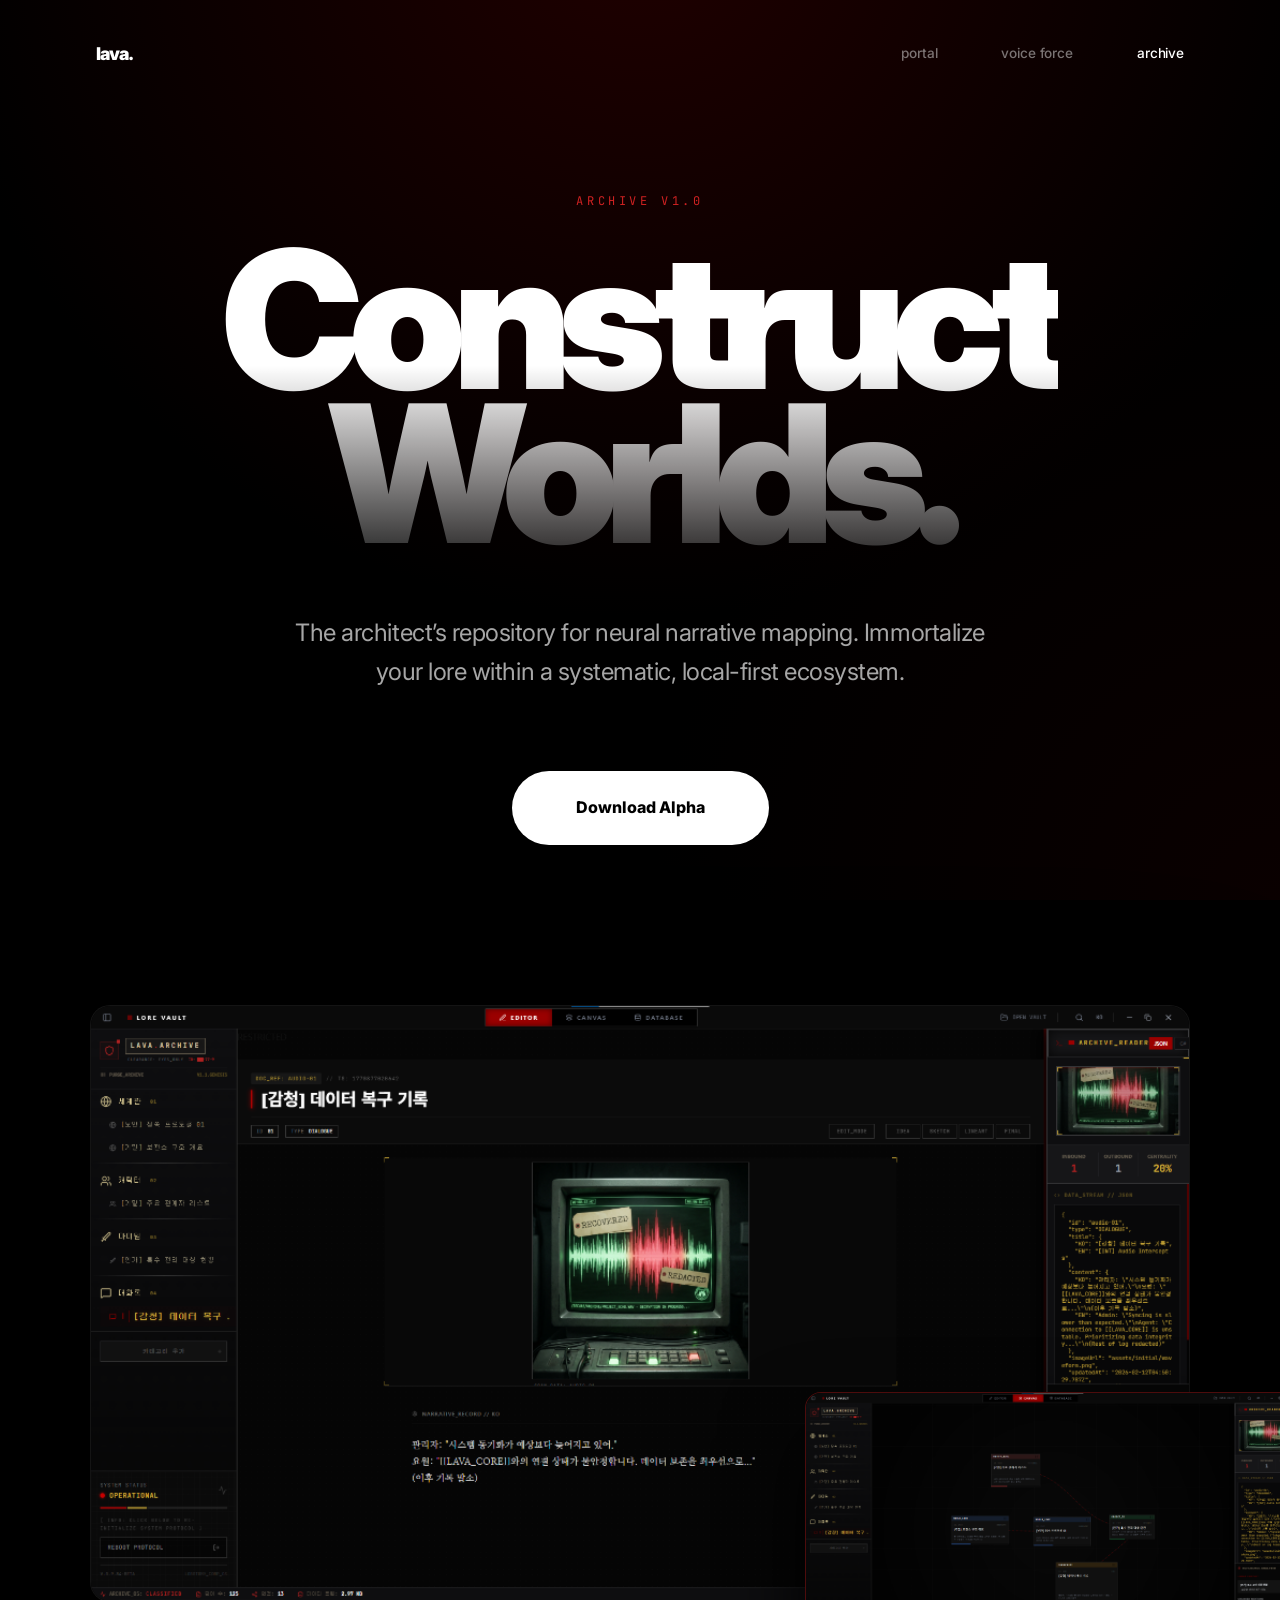
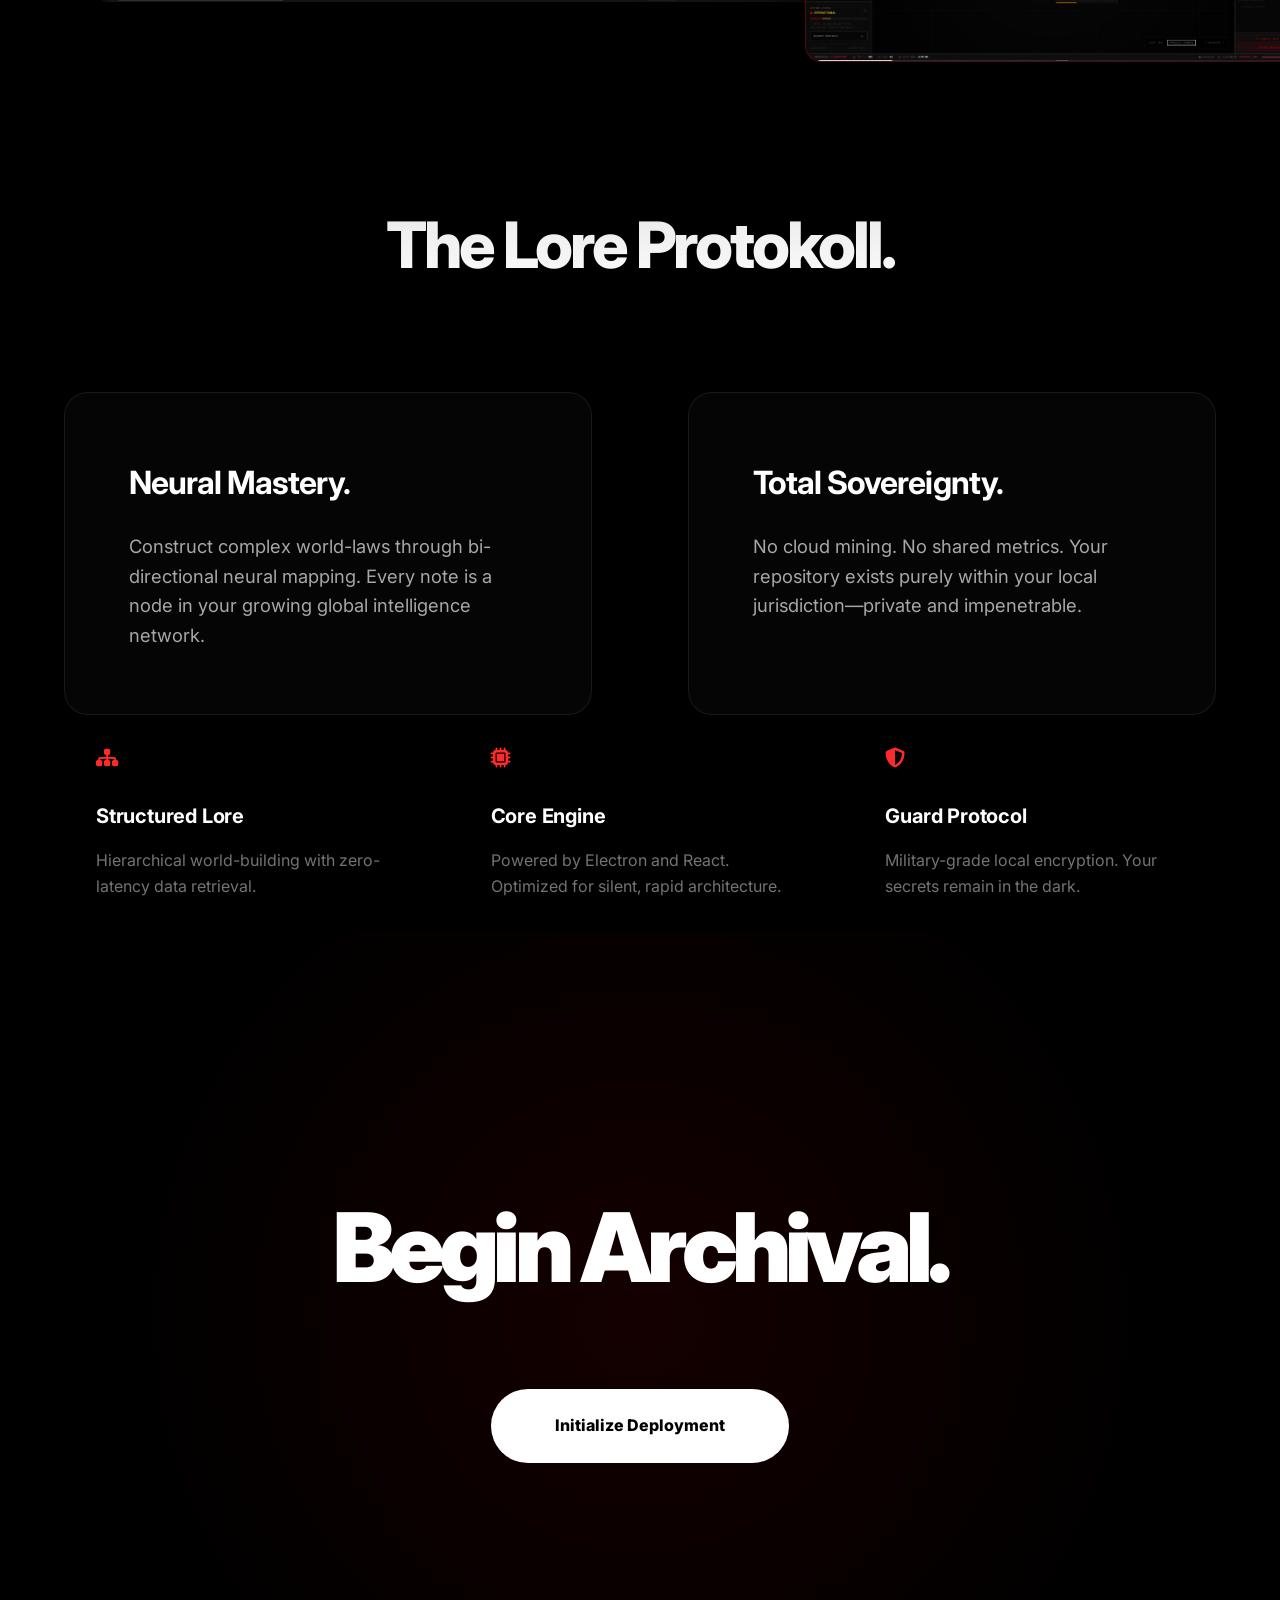
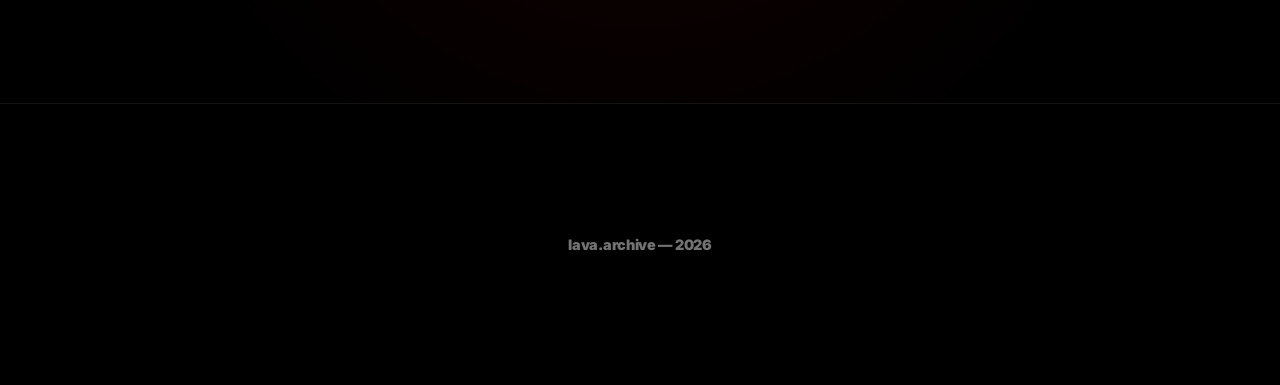
==== commit c090cc5e: "Design: THE SINGULAR HORIZON - Elite Minimalist Overhaul for Lava Archive" ====
--- a/docs/note.html
+++ b/docs/note.html
@@ -4,128 +4,99 @@
 <head>
     <meta charset="UTF-8">
     <meta name="viewport" content="width=device-width, initial-scale=1.0">
-    <title>LAVA.ARCHIVE | THE DIVINE MASTERPIECE</title>
+    <title>lava — archive</title>
     <link rel="stylesheet" href="lava.css">
     <link rel="preconnect" href="https://fonts.googleapis.com">
     <link rel="preconnect" href="https://fonts.gstatic.com" crossorigin>
     <link
-        href="https://fonts.googleapis.com/css2?family=Inter:wght@300;400;700;800;900&family=JetBrains+Mono:wght@400;700;800&display=swap"
+        href="https://fonts.googleapis.com/css2?family=Inter:wght@400;500;700;800;900&family=JetBrains+Mono&display=swap"
         rel="stylesheet">
     <link rel="stylesheet" href="https://cdnjs.cloudflare.com/ajax/libs/font-awesome/6.4.0/css/all.min.css">
 </head>
 
 <body>
-    <!-- The System Shell HUD -->
-    <div class="hud-frame">
-        <span class="hud-tag top-left">LAVA_CORE_v1.0.4.5</span>
-        <span class="hud-tag top-right">LOC_LAT: 37.5665 // LON: 126.9780</span>
-        <span class="hud-tag bottom-left">SYS_STATUS: OPTIMAL // ENCR: ACTIVE</span>
-        <span class="hud-tag bottom-right">[ ARCHIVE_MANIFEST_2026 ]</span>
-    </div>
-
-    <!-- Persistent Technical Nav -->
+    <!-- Elite Minimal Navigation -->
     <nav class="navbar">
-        <a href="index.html" class="logo">LAVA.MANIFEST</a>
+        <a href="index.html" class="logo">lava.</a>
         <div class="nav-links">
-            <a href="index.html" class="nav-link">Portal</a>
-            <a href="voice.html" class="nav-link">Voice</a>
-            <a href="note.html" class="nav-link active">Archive</a>
+            <a href="index.html" class="nav-link">portal</a>
+            <a href="voice.html" class="nav-link">voice force</a>
+            <a href="note.html" class="nav-link active">archive</a>
         </div>
     </nav>
 
     <main>
-        <!-- Art-Directed Hero -->
-        <header class="hero">
-            <div class="hero-header">
-                <div class="hero-title-wrap">
-                    <span class="status-label">// ARCHIVAL_SEQUENCE_INITIATED</span>
-                    <h1>Lava<br>Archive</h1>
-                </div>
-                <div class="hero-meta-block">
-                    <p class="hero-subtitle">The first architectural repository for neural narrative mapping.
-                        Immortalize your lore within a systematic, OLED-optimized local ecosystem.</p>
-                    <a href="https://github.com/sickbread/VoiceTyper/releases/download/v1.0/VESTIGE_Setup_0.0.0.exe"
-                        class="btn-master">
-                        <span>Access Archive</span>
-                        <i class="fas fa-arrow-right"></i>
-                    </a>
-                </div>
-            </div>
+        <!-- The Singular Hero -->
+        <header class="hero container">
+            <span class="hero-tag">archive v1.0</span>
+            <h1>Construct<br>Worlds.</h1>
+            <p class="hero-subtitle">The architect’s repository for neural narrative mapping. Immortalize your lore
+                within a systematic, local-first ecosystem.</p>
+            <a href="https://github.com/sickbread/VoiceTyper/releases/download/v1.0/VESTIGE_Setup_0.0.0.exe"
+                class="btn-singular">
+                Download Alpha
+            </a>
 
-            <div class="showcase-stage">
-                <img src="assets/lava_main.png" alt="Lava Core" class="main-frame">
-                <img src="assets/lava_secondary.png" alt="Lore Node" class="sub-frame">
+            <div class="showcase">
+                <img src="assets/lava_main.png" alt="Lava Editor" class="main-plate">
+                <img src="assets/lava_secondary.png" alt="Lava Canvas" class="sub-plate">
             </div>
         </header>
 
-        <!-- Protocool Philosophy -->
-        <section>
-            <span class="section-tag">PHI_PROTOCOL_V.01</span>
-            <div class="philosophy-stack">
-                <div class="phi-node">
-                    <h3>Neural Mapping.</h3>
-                    <p>Construct infinite world-laws through bi-directional neural link mapping. Every note is a living
-                        node in your sovereign intelligence network.</p>
+        <!-- Elite Philosophical Spacing -->
+        <section class="container">
+            <h2 class="section-title">The Lore Protokoll.</h2>
+            <div class="philosophy-grid">
+                <div class="phi-card">
+                    <h3>Neural Mastery.</h3>
+                    <p>Construct complex world-laws through bi-directional neural mapping. Every note is a node in your
+                        growing global intelligence network.</p>
                 </div>
-                <div class="phi-node">
-                    <h3>Immortal Lore.</h3>
-                    <p>Your creative energy localized. No cloud breach, no shared metrics. Your repository exists purely
-                        within your binary jurisdiction.</p>
+                <div class="phi-card">
+                    <h3>Total Sovereignty.</h3>
+                    <p>No cloud mining. No shared metrics. Your repository exists purely within your local
+                        jurisdiction—private and impenetrable.</p>
                 </div>
             </div>
         </section>
 
-        <!-- System Matrix -->
+        <!-- Technical Hierarchy -->
         <section class="container">
-            <span class="section-label">02 // SYS_INTELLIGENCE</span>
-            <div class="matrix-container">
-                <div class="matrix-cell">
-                    <span class="cell-num">MOD_01</span>
-                    <h4 class="cell-title">Structured Lore</h4>
-                    <p class="cell-desc">Precision hierarchy for world-building with zero-latency data recovery.</p>
+            <div class="matrix">
+                <div class="matrix-item">
+                    <i class="fas fa-sitemap matrix-icon"></i>
+                    <h4>Structured Lore</h4>
+                    <p>Hierarchical world-building with zero-latency data retrieval.</p>
                 </div>
-                <div class="matrix-cell">
-                    <span class="cell-num">MOD_02</span>
-                    <h4 class="cell-title">Core Engine</h4>
-                    <p class="cell-desc">Forged with Electron x React. Optimized for silent, rapid architecture.</p>
+                <div class="matrix-item">
+                    <i class="fas fa-microchip matrix-icon"></i>
+                    <h4>Core Engine</h4>
+                    <p>Powered by Electron and React. Optimized for silent, rapid architecture.</p>
                 </div>
-                <div class="matrix-cell">
-                    <span class="cell-num">MOD_03</span>
-                    <h4 class="cell-title">Total Vault</h4>
-                    <p class="cell-desc">Military-grade local encryption. Your secrets remain in the dark.</p>
+                <div class="matrix-item">
+                    <i class="fas fa-shield-halved matrix-icon"></i>
+                    <h4>Guard Protocol</h4>
+                    <p>Military-grade local encryption. Your secrets remain in the dark.</p>
                 </div>
             </div>
         </section>
 
-        <!-- The Final Deployment -->
-        <section class="container">
-            <div class="vault-cta">
-                <span class="status-label" style="margin-bottom: 3rem;">SYSTEM_READY [ ALPHA_STABLE ]</span>
-                <h2
-                    style="font-size: 5rem; font-weight: 900; letter-spacing: -0.05em; margin-bottom: 4rem; line-height: 0.9;">
-                    INITIATE<br>ARCHIVAL.</h2>
+        <!-- The Final Horizon -->
+        <section class="cta-horizon">
+            <div class="container">
+                <h2 style="font-size: 6rem; font-weight: 900; letter-spacing: -0.06em; margin-bottom: 4rem;">Begin
+                    Archival.</h2>
                 <a href="https://github.com/sickbread/VoiceTyper/releases/download/v1.0/VESTIGE_Setup_0.0.0.exe"
-                    class="btn-master">
-                    Authorize Download
+                    class="btn-singular">
+                    Initialize Deployment
                 </a>
             </div>
         </section>
     </main>
 
-    <!-- Detailed Footer Manifest -->
     <footer>
         <div class="container">
-            <div class="footer-manifest">
-                <div>
-                    <span class="manifest-logo">LAVA.PROJECT.MANIFEST</span>
-                    <p style="color: var(--text-terminal); font-size: 0.7rem; margin-top: 1rem;">EST 2026 // DEEP NORTH
-                        REPOSITORY</p>
-                </div>
-                <div style="text-align: right;">
-                    <p style="color: var(--text-terminal); font-size: 0.6rem; letter-spacing: 0.2em;">&copy; ALL RIGHTS
-                        RESERVED / BINARY CLASSIFIED</p>
-                </div>
-            </div>
+            <span class="footer-logo">lava.archive — 2026</span>
         </div>
     </footer>
 
--- a/docs/lava.css
+++ b/docs/lava.css
@@ -1,29 +1,39 @@
 :root {
-    /* OLED Masterpiece Palette */
+    /* The Singular Horizon Palette */
     --bg-black: #000000;
-    --bg-surface: #050505;
-    --bg-module: rgba(8, 8, 10, 0.6);
-
-    --accent-signal: #ff1a1a;
-    --accent-blood: #880000;
-    --accent-glow: rgba(255, 26, 26, 0.45);
-    --accent-dim: rgba(255, 26, 26, 0.08);
+    --bg-accent: #110000;
+    --lava-glow: #ff2a2a;
 
     --text-pure: #ffffff;
-    --text-ghost: #e0e0e0;
-    --text-archive: #8c8c9e;
-    --text-terminal: #4a4a4f;
-
-    --border-hairline: rgba(255, 255, 255, 0.06);
-    --border-signal: rgba(255, 26, 26, 0.3);
-
-    --font-main: 'Inter', -apple-system, sans-serif;
-    --font-code: 'JetBrains Mono', 'IBM Plex Mono', monospace;
-
-    --transition-prime: all 0.6s cubic-bezier(0.16, 1, 0.3, 1);
-}
-
-/* Texture Overlay System */
+    --text-dim: rgba(255, 255, 255, 0.45);
+    --text-sub: rgba(255, 255, 255, 0.65);
+
+    --border-vaint: rgba(255, 255, 255, 0.08);
+    --border-red: rgba(255, 42, 42, 0.3);
+
+    --font-heading: 'Inter', -apple-system, system-ui, sans-serif;
+    --font-mono: 'JetBrains Mono', monospace;
+
+    --ease: cubic-bezier(0.25, 1, 0.5, 1);
+}
+
+/* Base Optimization */
+* {
+    margin: 0;
+    padding: 0;
+    box-sizing: border-box;
+}
+
+body {
+    background-color: var(--bg-black);
+    color: var(--text-pure);
+    font-family: var(--font-heading);
+    line-height: 1.6;
+    overflow-x: hidden;
+    -webkit-font-smoothing: antialiased;
+}
+
+/* The Lava Core - Hypnotic Mesh Background */
 body::before {
     content: "";
     position: fixed;
@@ -31,121 +41,38 @@
     left: 0;
     width: 100%;
     height: 100%;
-    background-image: url("data:image/svg+xml,%3Csvg viewBox='0 0 200 200' xmlns='http://www.w3.org/2000/svg'%3E%3Cfilter id='noiseFilter'%3E%3CfeTurbulence type='fractalNoise' baseFrequency='0.65' numOctaves='3' stitchTiles='stitch'/%3E%3C/filter%3E%3Crect width='100%25' height='100%25' filter='url(%23noiseFilter)'/%3E%3C/svg%3E");
-    opacity: 0.05;
+    background:
+        radial-gradient(circle at 50% -10%, #200000 0%, transparent 60%),
+        radial-gradient(circle at 100% 100%, #0a0000 0%, transparent 40%);
+    z-index: -1;
     pointer-events: none;
-    z-index: 1000;
-    mix-blend-mode: overlay;
-}
-
-body::after {
-    content: "";
-    position: fixed;
-    top: 0;
-    left: 0;
-    width: 100%;
-    height: 100%;
-    background: linear-gradient(rgba(18, 16, 16, 0) 50%, rgba(0, 0, 0, 0.1) 50%), linear-gradient(90deg, rgba(255, 0, 0, 0.02), rgba(0, 255, 0, 0.01), rgba(0, 0, 255, 0.02));
-    background-size: 100% 2px, 3px 100%;
-    pointer-events: none;
-    z-index: 1001;
-    opacity: 0.2;
-}
-
-* {
-    margin: 0;
-    padding: 0;
-    box-sizing: border-box;
-    cursor: crosshair;
-}
-
-body {
-    background-color: var(--bg-black);
-    color: var(--text-ghost);
-    font-family: var(--font-main);
-    line-height: 1.4;
-    overflow-x: hidden;
-    -webkit-font-smoothing: antialiased;
-}
-
-/* Margin HUD - The "System Shell" */
-.hud-frame {
-    position: fixed;
-    top: 0;
-    left: 0;
-    width: 100%;
-    height: 100%;
-    pointer-events: none;
-    border: 1px solid var(--border-hairline);
-    margin: 30px;
-    z-index: 999;
-}
-
-.hud-tag {
-    position: absolute;
-    font-family: var(--font-code);
-    font-size: 0.6rem;
-    color: var(--text-terminal);
-    text-transform: uppercase;
-    letter-spacing: 0.4em;
-    white-space: nowrap;
-}
-
-.hud-tag.top-left {
-    top: -20px;
-    left: 0;
-}
-
-.hud-tag.top-right {
-    top: -20px;
-    right: 0;
-}
-
-.hud-tag.bottom-left {
-    bottom: -20px;
-    left: 0;
-}
-
-.hud-tag.bottom-right {
-    bottom: -20px;
-    right: 0;
-}
-
-/* Ultra-Refined Navbar */
+}
+
+.container {
+    max-width: 1400px;
+    margin: 0 auto;
+    padding: 0 4rem;
+}
+
+/* Elite Minimal Navbar */
 .navbar {
-    position: fixed;
-    top: 30px;
-    left: 30px;
-    right: 30px;
-    height: 60px;
     display: flex;
     justify-content: space-between;
     align-items: center;
-    padding: 0 3rem;
-    z-index: 1010;
-    background: rgba(0, 0, 0, 0.4);
-    backdrop-filter: blur(10px);
-    border-bottom: 1px solid var(--border-hairline);
+    padding: 2.5rem 6rem;
+    position: fixed;
+    top: 0;
+    width: 100%;
+    z-index: 1000;
 }
 
 .logo {
-    font-family: var(--font-code);
-    font-weight: 800;
     text-decoration: none;
-    color: var(--text-pure);
-    font-size: 0.75rem;
-    letter-spacing: 0.3em;
-    display: flex;
-    align-items: center;
-    gap: 1rem;
-}
-
-.logo::before {
-    content: "";
-    width: 8px;
-    height: 1px;
-    background: var(--accent-signal);
-    box-shadow: 0 0 10px var(--accent-signal);
+    color: #fff;
+    font-weight: 900;
+    font-size: 1.1rem;
+    letter-spacing: -0.05em;
+    text-transform: lowercase;
 }
 
 .nav-links {
@@ -155,327 +82,229 @@
 
 .nav-link {
     text-decoration: none;
-    color: var(--text-archive);
-    font-family: var(--font-code);
-    font-size: 0.6rem;
-    letter-spacing: 0.2em;
-    text-transform: uppercase;
-    transition: var(--transition-prime);
+    color: var(--text-dim);
+    font-size: 0.85rem;
+    font-weight: 500;
+    letter-spacing: -0.01em;
+    transition: all 0.4s var(--ease);
 }
 
 .nav-link:hover,
 .nav-link.active {
-    color: var(--text-pure);
-}
-
-/* Masterpiece Hero Section */
+    color: #fff;
+}
+
+/* The Singular Hero - Massive Scale */
 .hero {
     min-height: 100vh;
-    padding: 15rem 4rem 10rem;
     display: flex;
     flex-direction: column;
+    justify-content: center;
     align-items: center;
-}
-
-.hero-header {
-    width: 100%;
-    max-width: 1400px;
-    display: grid;
-    grid-template-columns: 1.2fr 1fr;
-    gap: 6rem;
-    align-items: flex-end;
-    margin-bottom: 8rem;
-}
-
-.hero-title-wrap {
-    position: relative;
-}
-
-.status-label {
-    font-family: var(--font-code);
-    color: var(--accent-signal);
-    font-size: 0.65rem;
-    letter-spacing: 0.5em;
+    text-align: center;
+    padding: 12rem 0;
+}
+
+.hero-tag {
+    font-family: var(--font-mono);
+    color: var(--lava-glow);
+    font-size: 0.75rem;
+    letter-spacing: 0.3em;
     text-transform: uppercase;
     margin-bottom: 2rem;
-    display: block;
+    opacity: 0.8;
 }
 
 h1 {
-    font-size: clamp(5rem, 12vw, 10rem);
+    font-size: clamp(6rem, 15vw, 14rem);
+    font-weight: 900;
+    letter-spacing: -0.07em;
     line-height: 0.8;
-    font-weight: 900;
-    letter-spacing: -0.06em;
-    text-transform: uppercase;
-    color: var(--text-pure);
-    margin-left: -0.05em;
-}
-
-.hero-meta-block {
-    border-left: 1px solid var(--border-hairline);
-    padding: 2rem 3rem;
-    text-align: left;
+    margin-bottom: 4rem;
+    background: linear-gradient(180deg, #fff 40%, rgba(255, 255, 255, 0.2) 100%);
+    -webkit-background-clip: text;
+    -webkit-text-fill-color: transparent;
 }
 
 .hero-subtitle {
-    font-size: 1.2rem;
-    color: var(--text-archive);
-    line-height: 1.6;
-    margin-bottom: 3rem;
-    font-weight: 300;
-}
-
-.btn-master {
+    font-size: 1.5rem;
+    color: var(--text-sub);
+    max-width: 700px;
+    margin-bottom: 5rem;
+    font-weight: 400;
+    letter-spacing: -0.02em;
+}
+
+.btn-singular {
     display: inline-flex;
     align-items: center;
-    gap: 1.5rem;
-    padding: 1.25rem 3rem;
-    background: var(--text-pure);
-    color: var(--bg-black);
+    justify-content: center;
+    padding: 1.5rem 4rem;
+    background: #fff;
+    color: #000;
     text-decoration: none;
-    font-family: var(--font-code);
-    font-size: 0.75rem;
     font-weight: 800;
-    letter-spacing: 0.2em;
-    text-transform: uppercase;
-    transition: var(--transition-prime);
-}
-
-.btn-master:hover {
-    background: var(--accent-signal);
+    font-size: 1rem;
+    border-radius: 100px;
+    transition: all 0.5s var(--ease);
+}
+
+.btn-singular:hover {
+    transform: scale(1.05);
+    box-shadow: 0 20px 60px rgba(255, 42, 42, 0.3);
+    background: var(--lava-glow);
     color: #fff;
-    transform: translateX(10px);
-}
-
-/* The Art-Directed Showcase */
-.showcase-stage {
+}
+
+/* Glass-Plate Product Showcase */
+.showcase {
     width: 100%;
-    max-width: 1400px;
+    margin-top: 10rem;
     position: relative;
-    padding: 4rem;
-    background: radial-gradient(circle at 50% 50%, rgba(255, 26, 26, 0.05) 0%, transparent 70%);
-}
-
-.main-frame {
+    max-width: 1100px;
+}
+
+.main-plate {
     width: 100%;
-    border: 1px solid var(--border-hairline);
+    border-radius: 20px;
+    border: 1px solid var(--border-vaint);
     background: #000;
-    box-shadow: 0 100px 150px -50px rgba(0, 0, 0, 1);
-    position: relative;
-    z-index: 2;
-}
-
-.sub-frame {
+    box-shadow: 0 100px 200px rgba(0, 0, 0, 1);
+    display: block;
+}
+
+.sub-plate {
     position: absolute;
     bottom: -10%;
-    left: -5%;
-    width: 55%;
-    border: 1px solid var(--accent-signal);
-    box-shadow: 0 50px 100px rgba(0, 0, 0, 0.9);
-    z-index: 5;
+    right: -10%;
+    width: 45%;
+    border-radius: 16px;
+    border: 1px solid var(--border-red);
+    box-shadow: 0 40px 80px rgba(0, 0, 0, 1);
     background: #000;
-}
-
-/* System Philosophy - Modular Architecture */
+    z-index: 10;
+}
+
+/* Minimalist Sections */
 section {
-    padding: 15rem 4rem;
-    position: relative;
-}
-
-.section-tag {
-    position: absolute;
-    left: 4rem;
-    top: 10rem;
-    writing-mode: vertical-rl;
-    font-family: var(--font-code);
-    font-size: 0.6rem;
-    color: var(--text-terminal);
-    letter-spacing: 0.5em;
-    text-transform: uppercase;
-    transform: rotate(180deg);
-}
-
-.philosophy-stack {
-    max-width: 900px;
-    margin-left: 12rem;
-}
-
-.phi-node {
-    margin-bottom: 12rem;
-    position: relative;
-}
-
-.phi-node:last-child {
-    margin-bottom: 0;
-}
-
-.phi-node h3 {
+    padding: 15rem 0;
+}
+
+.section-title {
     font-size: 4rem;
-    font-weight: 900;
-    letter-spacing: -0.04em;
-    margin-bottom: 2rem;
-    color: var(--text-pure);
-    display: flex;
-    align-items: center;
-    gap: 2rem;
-}
-
-.phi-node h3::after {
-    content: "";
-    flex: 1;
-    height: 1px;
-    background: var(--border-hairline);
-}
-
-.phi-node p {
-    font-size: 1.3rem;
-    color: var(--text-archive);
+    font-weight: 800;
+    letter-spacing: -0.05em;
+    margin-bottom: 6rem;
+    text-align: center;
+}
+
+.philosophy-grid {
+    display: grid;
+    grid-template-columns: repeat(2, 1fr);
+    gap: 6rem;
+}
+
+.phi-card {
+    padding: 4rem;
+    border-radius: 24px;
+    background: rgba(255, 255, 255, 0.02);
+    border: 1px solid var(--border-vaint);
+}
+
+.phi-card h3 {
+    font-size: 2rem;
+    margin-bottom: 1.5rem;
+    font-weight: 700;
+    letter-spacing: -0.03em;
+}
+
+.phi-card p {
+    color: var(--text-sub);
+    font-size: 1.15rem;
     line-height: 1.6;
-    max-width: 600px;
-    font-weight: 300;
-}
-
-/* Data Matrix (Features) */
-.matrix-container {
+}
+
+/* Matrix Capabilities */
+.matrix {
     display: grid;
     grid-template-columns: repeat(3, 1fr);
-    border: 1px solid var(--border-hairline);
-    background: var(--bg-surface);
-}
-
-.matrix-cell {
-    padding: 6rem;
-    border-right: 1px solid var(--border-hairline);
-    position: relative;
-    overflow: hidden;
-    transition: var(--transition-prime);
-}
-
-.matrix-cell:last-child {
-    border-right: none;
-}
-
-.matrix-cell:hover {
-    background: #0a0a0c;
-}
-
-.cell-num {
-    font-family: var(--font-code);
-    font-size: 0.65rem;
-    color: var(--accent-signal);
-    margin-bottom: 3rem;
-    display: block;
-}
-
-.cell-title {
-    font-size: 1.5rem;
-    font-weight: 800;
-    margin-bottom: 1.5rem;
-    text-transform: uppercase;
-}
-
-.cell-desc {
-    font-size: 0.95rem;
-    color: var(--text-archive);
-    font-weight: 300;
-}
-
-/* The Vault CTA */
-.vault-cta {
-    background: var(--bg-surface);
-    border: 1px solid var(--border-hairline);
-    padding: 10rem;
+    gap: 2rem;
+}
+
+.matrix-item {
+    text-align: left;
+    padding: 2rem;
+}
+
+.matrix-icon {
+    font-size: 1.25rem;
+    color: var(--lava-glow);
+    margin-bottom: 2rem;
+}
+
+.matrix-item h4 {
+    font-size: 1.25rem;
+    font-weight: 700;
+    margin-bottom: 1rem;
+    letter-spacing: -0.01em;
+}
+
+.matrix-item p {
+    color: var(--text-dim);
+    font-size: 1rem;
+}
+
+/* The Horizon CTA */
+.cta-horizon {
+    padding: 15rem 0;
     text-align: center;
-    position: relative;
-}
-
-.vault-cta::before {
-    content: "";
-    position: absolute;
-    top: -1px;
-    left: 10%;
-    right: 10%;
-    height: 1px;
-    background: linear-gradient(90deg, transparent, var(--accent-signal), transparent);
-}
-
-/* Footer Manifest */
+    background: radial-gradient(circle at 50% 50%, #150000 0%, transparent 70%);
+}
+
+/* Footer Minimal */
 footer {
-    padding: 10rem 4rem 6rem;
-    border-top: 1px solid var(--border-hairline);
-}
-
-.footer-manifest {
-    display: flex;
-    justify-content: space-between;
-    align-items: flex-end;
-}
-
-.manifest-logo {
-    font-family: var(--font-code);
-    font-size: 0.7rem;
-    letter-spacing: 0.6em;
-    color: var(--text-terminal);
-}
-
-/* Responsive Manifest */
-@media (max-width: 1200px) {
+    padding: 8rem 0;
+    border-top: 1px solid var(--border-vaint);
+    text-align: center;
+}
+
+.footer-logo {
+    font-weight: 900;
+    font-size: 0.9rem;
+    color: var(--text-dim);
+    letter-spacing: -0.02em;
+}
+
+/* Responsive Horizon */
+@media (max-width: 1024px) {
     .container {
-        padding: 0 2rem;
-    }
-
-    .hero-header {
+        padding: 0 2.5rem;
+    }
+
+    .philosophy-grid,
+    .matrix {
         grid-template-columns: 1fr;
-        gap: 4rem;
-        text-align: center;
-    }
-
-    .hero-meta-block {
-        border-left: none;
-        border-top: 1px solid var(--border-hairline);
-        padding: 3rem 0;
-        text-align: center;
-    }
-
-    .matrix-container {
-        grid-template-columns: 1fr;
-    }
-
-    .matrix-cell {
-        border-right: none;
-        border-bottom: 1px solid var(--border-hairline);
-    }
-
-    .philosophy-stack {
-        margin-left: 4rem;
-    }
-
-    .section-tag {
+    }
+
+    .navbar {
+        padding: 2rem 3.5rem;
+    }
+
+    h1 {
+        font-size: 20vw;
+    }
+}
+
+@media (max-width: 768px) {
+    .nav-links {
         display: none;
     }
-}
-
-@media (max-width: 768px) {
-    .navbar {
-        top: 0;
-        left: 0;
-        right: 0;
-        margin: 0;
-    }
-
-    .hud-frame {
+
+    .sub-plate {
         display: none;
     }
 
-    h1 {
-        font-size: 18vw;
-    }
-
-    .phi-node h3 {
-        font-size: 3rem;
-    }
-
-    .hero {
-        padding-top: 10rem;
+    section {
+        padding: 8rem 0;
     }
 }
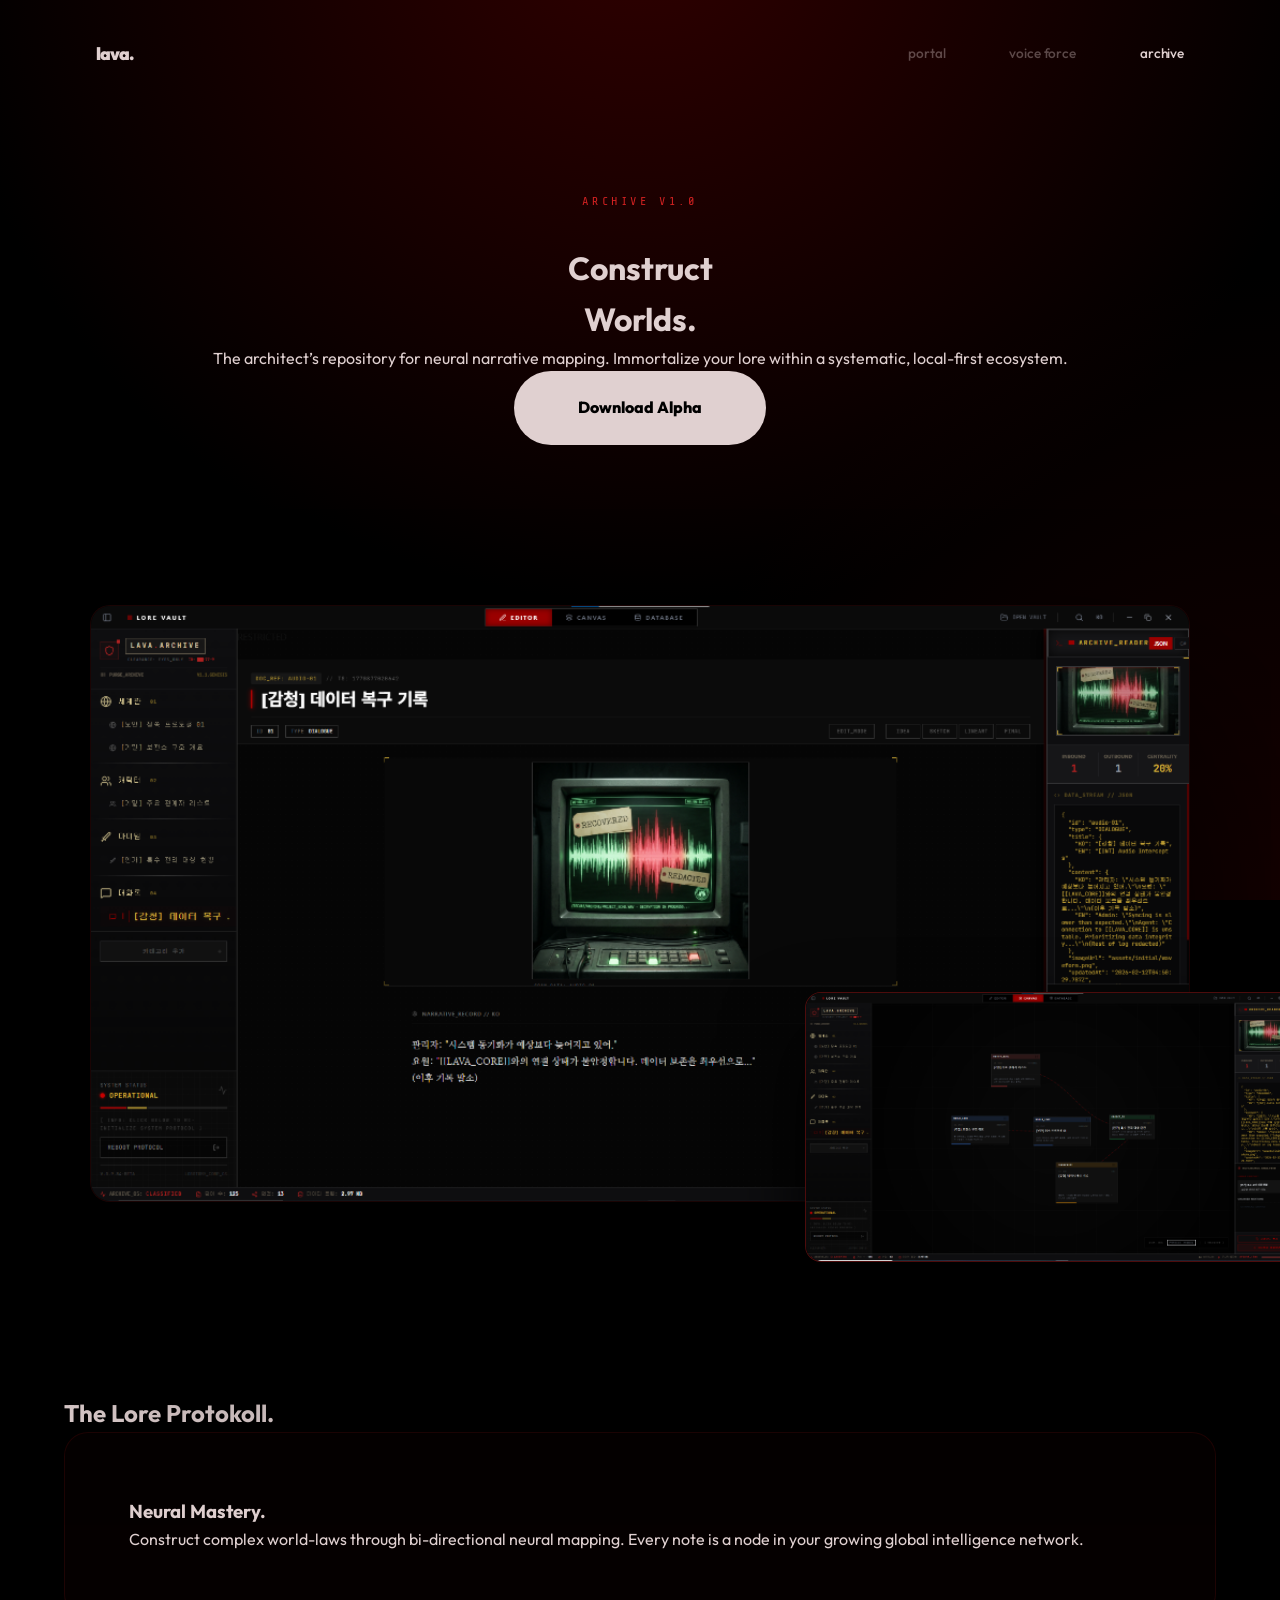
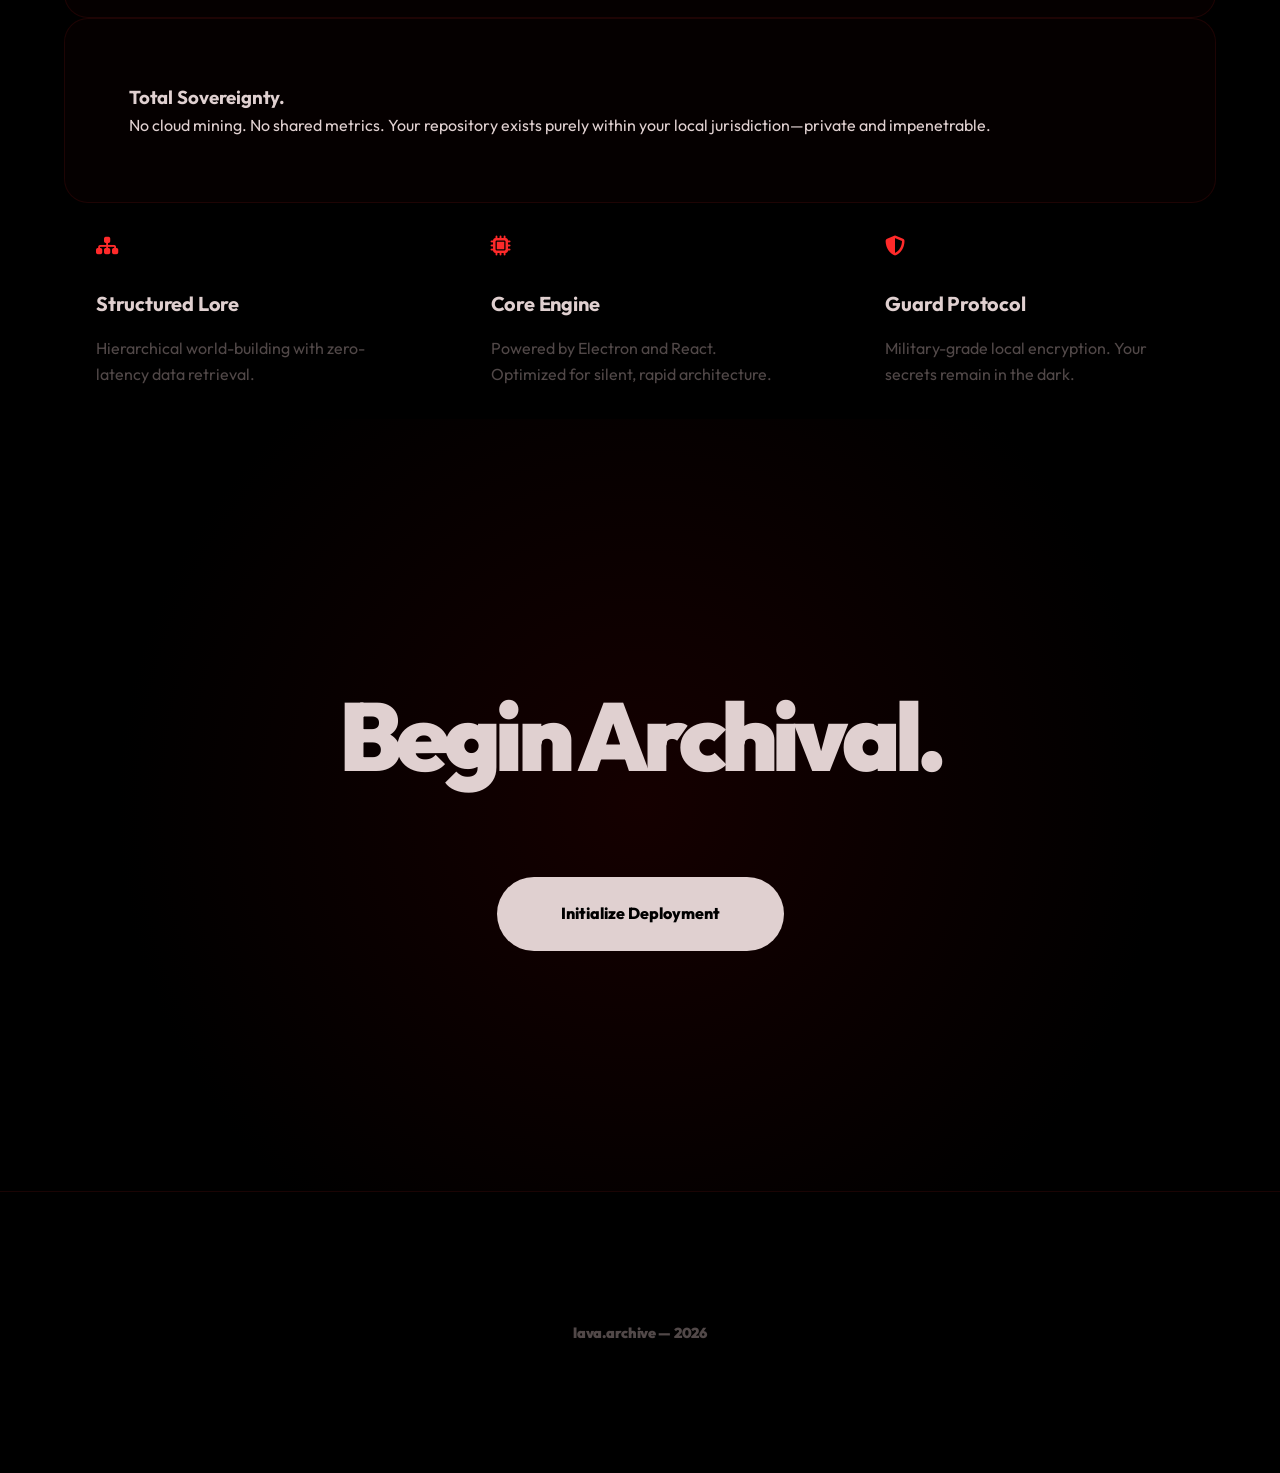
==== commit 6ac7ea58: "Design: Implement Architectural Typography system (Syne, Space Grotesk, Outfit)" ====
--- a/docs/note.html
+++ b/docs/note.html
@@ -6,10 +6,8 @@
     <meta name="viewport" content="width=device-width, initial-scale=1.0">
     <title>lava — archive</title>
     <link rel="stylesheet" href="lava.css">
-    <link rel="preconnect" href="https://fonts.googleapis.com">
-    <link rel="preconnect" href="https://fonts.gstatic.com" crossorigin>
     <link
-        href="https://fonts.googleapis.com/css2?family=Inter:wght@400;500;700;800;900&family=JetBrains+Mono&display=swap"
+        href="https://fonts.googleapis.com/css2?family=Syne:wght@800;900&family=Space+Grotesk:wght@500;700&family=Outfit:wght@300;400;700&family=Share+Tech+Mono&display=swap"
         rel="stylesheet">
     <link rel="stylesheet" href="https://cdnjs.cloudflare.com/ajax/libs/font-awesome/6.4.0/css/all.min.css">
 </head>
--- a/docs/lava.css
+++ b/docs/lava.css
@@ -4,15 +4,18 @@
     --bg-accent: #110000;
     --lava-glow: #ff2a2a;
 
-    --text-pure: #ffffff;
-    --text-dim: rgba(255, 255, 255, 0.45);
-    --text-sub: rgba(255, 255, 255, 0.65);
-
-    --border-vaint: rgba(255, 255, 255, 0.08);
+    --text-pure: #e0d0d0;
+    /* Pale Red-Gray */
+    --text-dim: rgba(180, 160, 160, 0.45);
+    --text-sub: rgba(200, 180, 180, 0.65);
+
+    --border-vaint: rgba(255, 42, 42, 0.1);
     --border-red: rgba(255, 42, 42, 0.3);
 
-    --font-heading: 'Inter', -apple-system, system-ui, sans-serif;
-    --font-mono: 'JetBrains Mono', monospace;
+    --font-heading: 'Syne', sans-serif;
+    --font-sub: 'Space Grotesk', sans-serif;
+    --font-sans: 'Outfit', sans-serif;
+    --font-mono: 'Share Tech Mono', monospace;
 
     --ease: cubic-bezier(0.25, 1, 0.5, 1);
 }
@@ -27,7 +30,7 @@
 body {
     background-color: var(--bg-black);
     color: var(--text-pure);
-    font-family: var(--font-heading);
+    font-family: var(--font-sans);
     line-height: 1.6;
     overflow-x: hidden;
     -webkit-font-smoothing: antialiased;
@@ -42,8 +45,8 @@
     width: 100%;
     height: 100%;
     background:
-        radial-gradient(circle at 50% -10%, #200000 0%, transparent 60%),
-        radial-gradient(circle at 100% 100%, #0a0000 0%, transparent 40%);
+        radial-gradient(circle at 50% -10%, #300000 0%, transparent 60%),
+        radial-gradient(circle at 100% 100%, #150000 0%, transparent 40%);
     z-index: -1;
     pointer-events: none;
 }
@@ -68,7 +71,7 @@
 
 .logo {
     text-decoration: none;
-    color: #fff;
+    color: var(--text-pure);
     font-weight: 900;
     font-size: 1.1rem;
     letter-spacing: -0.05em;
@@ -91,7 +94,7 @@
 
 .nav-link:hover,
 .nav-link.active {
-    color: #fff;
+    color: var(--text-pure);
 }
 
 /* The Singular Hero - Massive Scale */
@@ -115,15 +118,16 @@
     opacity: 0.8;
 }
 
-h1 {
-    font-size: clamp(6rem, 15vw, 14rem);
-    font-weight: 900;
-    letter-spacing: -0.07em;
-    line-height: 0.8;
-    margin-bottom: 4rem;
-    background: linear-gradient(180deg, #fff 40%, rgba(255, 255, 255, 0.2) 100%);
-    -webkit-background-clip: text;
-    -webkit-text-fill-color: transparent;
+font-family: var(--font-heading);
+font-size: clamp(6.5rem, 16vw, 15rem);
+font-weight: 900;
+letter-spacing: -0.05em;
+line-height: 0.75;
+margin-bottom: 5rem;
+text-transform: uppercase;
+background: linear-gradient(180deg, var(--lava-glow) 40%, rgba(204, 0, 0, 0.4) 100%);
+-webkit-background-clip: text;
+-webkit-text-fill-color: transparent;
 }
 
 .hero-subtitle {
@@ -140,8 +144,8 @@
     align-items: center;
     justify-content: center;
     padding: 1.5rem 4rem;
-    background: #fff;
-    color: #000;
+    background: var(--text-pure);
+    color: var(--bg-black);
     text-decoration: none;
     font-weight: 800;
     font-size: 1rem;
@@ -190,13 +194,13 @@
     padding: 15rem 0;
 }
 
-.section-title {
-    font-size: 4rem;
-    font-weight: 800;
-    letter-spacing: -0.05em;
-    margin-bottom: 6rem;
-    text-align: center;
-}
+font-family: var(--font-heading);
+font-size: 5rem;
+font-weight: 800;
+letter-spacing: -0.04em;
+margin-bottom: 8rem;
+text-align: center;
+text-transform: capitalize;
 
 .philosophy-grid {
     display: grid;
@@ -207,16 +211,15 @@
 .phi-card {
     padding: 4rem;
     border-radius: 24px;
-    background: rgba(255, 255, 255, 0.02);
+    background: rgba(255, 42, 42, 0.02);
     border: 1px solid var(--border-vaint);
 }
 
-.phi-card h3 {
-    font-size: 2rem;
-    margin-bottom: 1.5rem;
-    font-weight: 700;
-    letter-spacing: -0.03em;
-}
+font-family: var(--font-sub);
+font-size: 2.25rem;
+margin-bottom: 2rem;
+font-weight: 700;
+letter-spacing: -0.02em;
 
 .phi-card p {
     color: var(--text-sub);
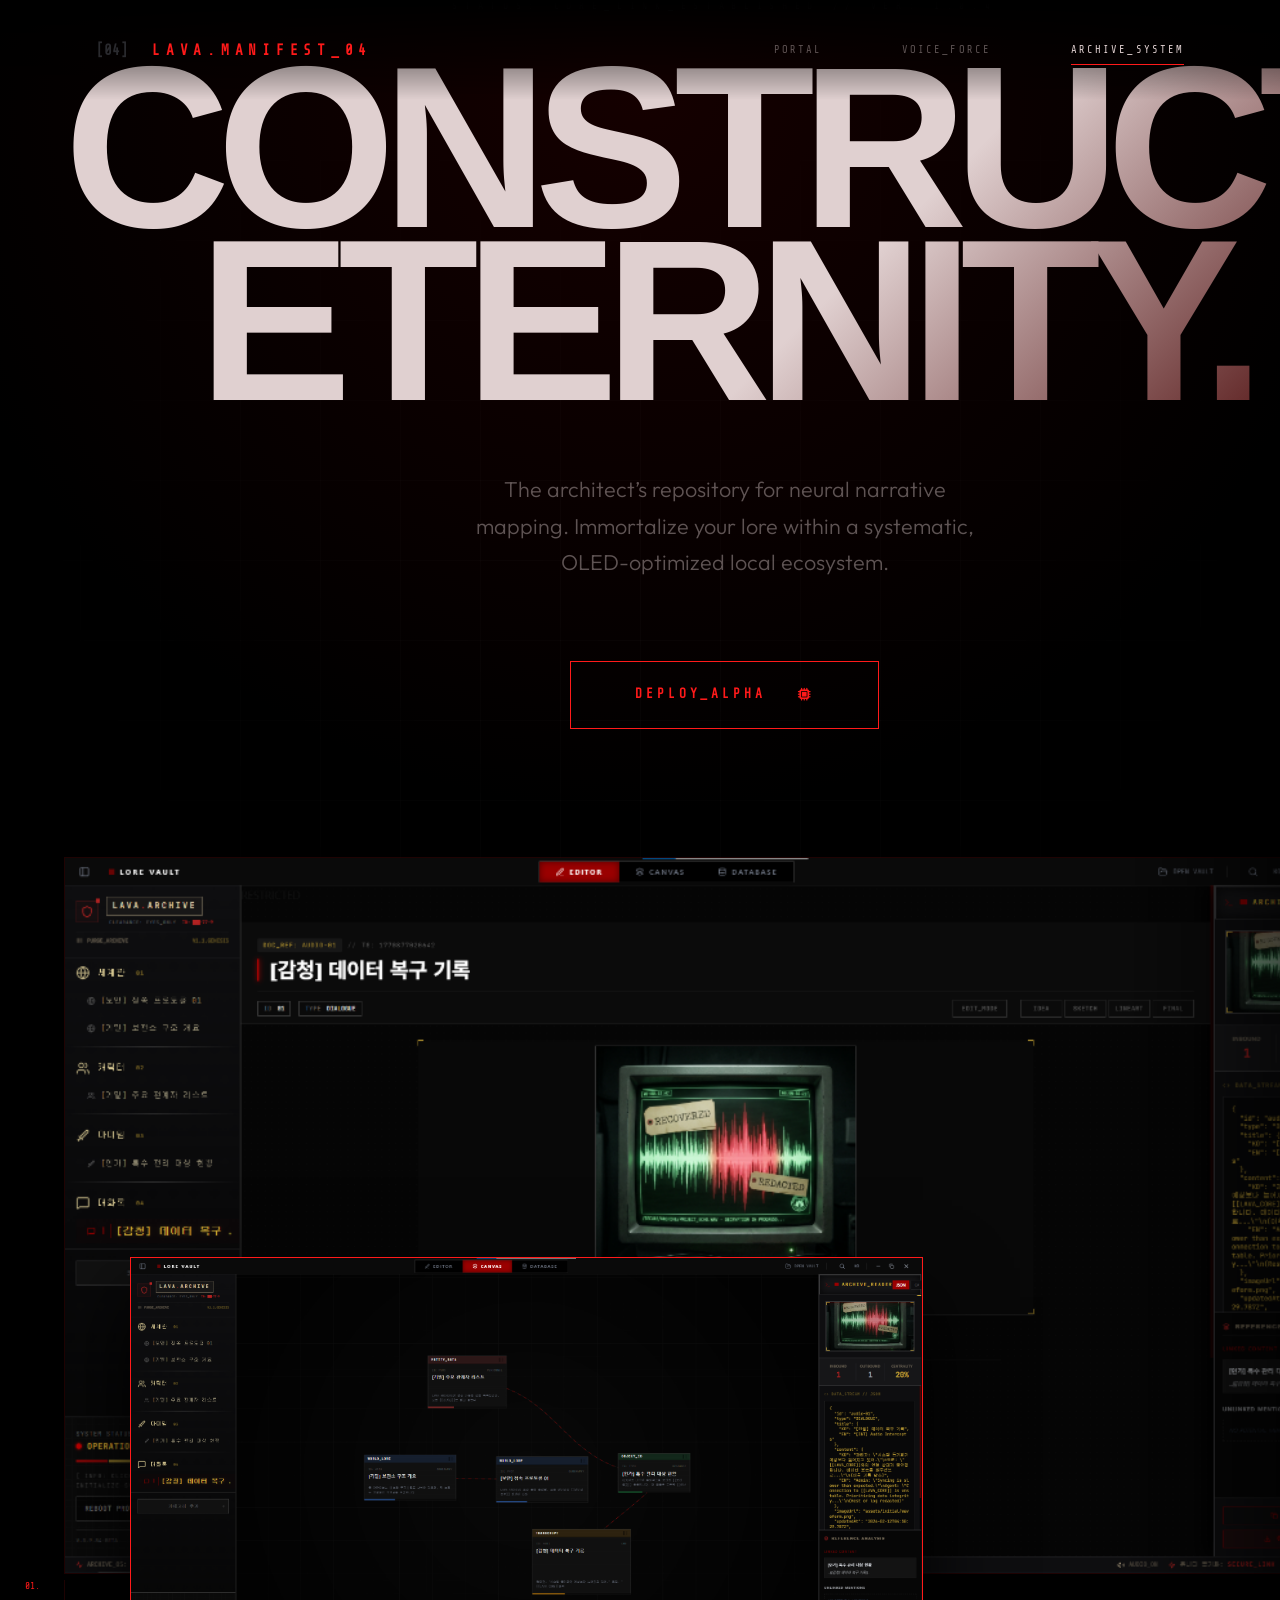
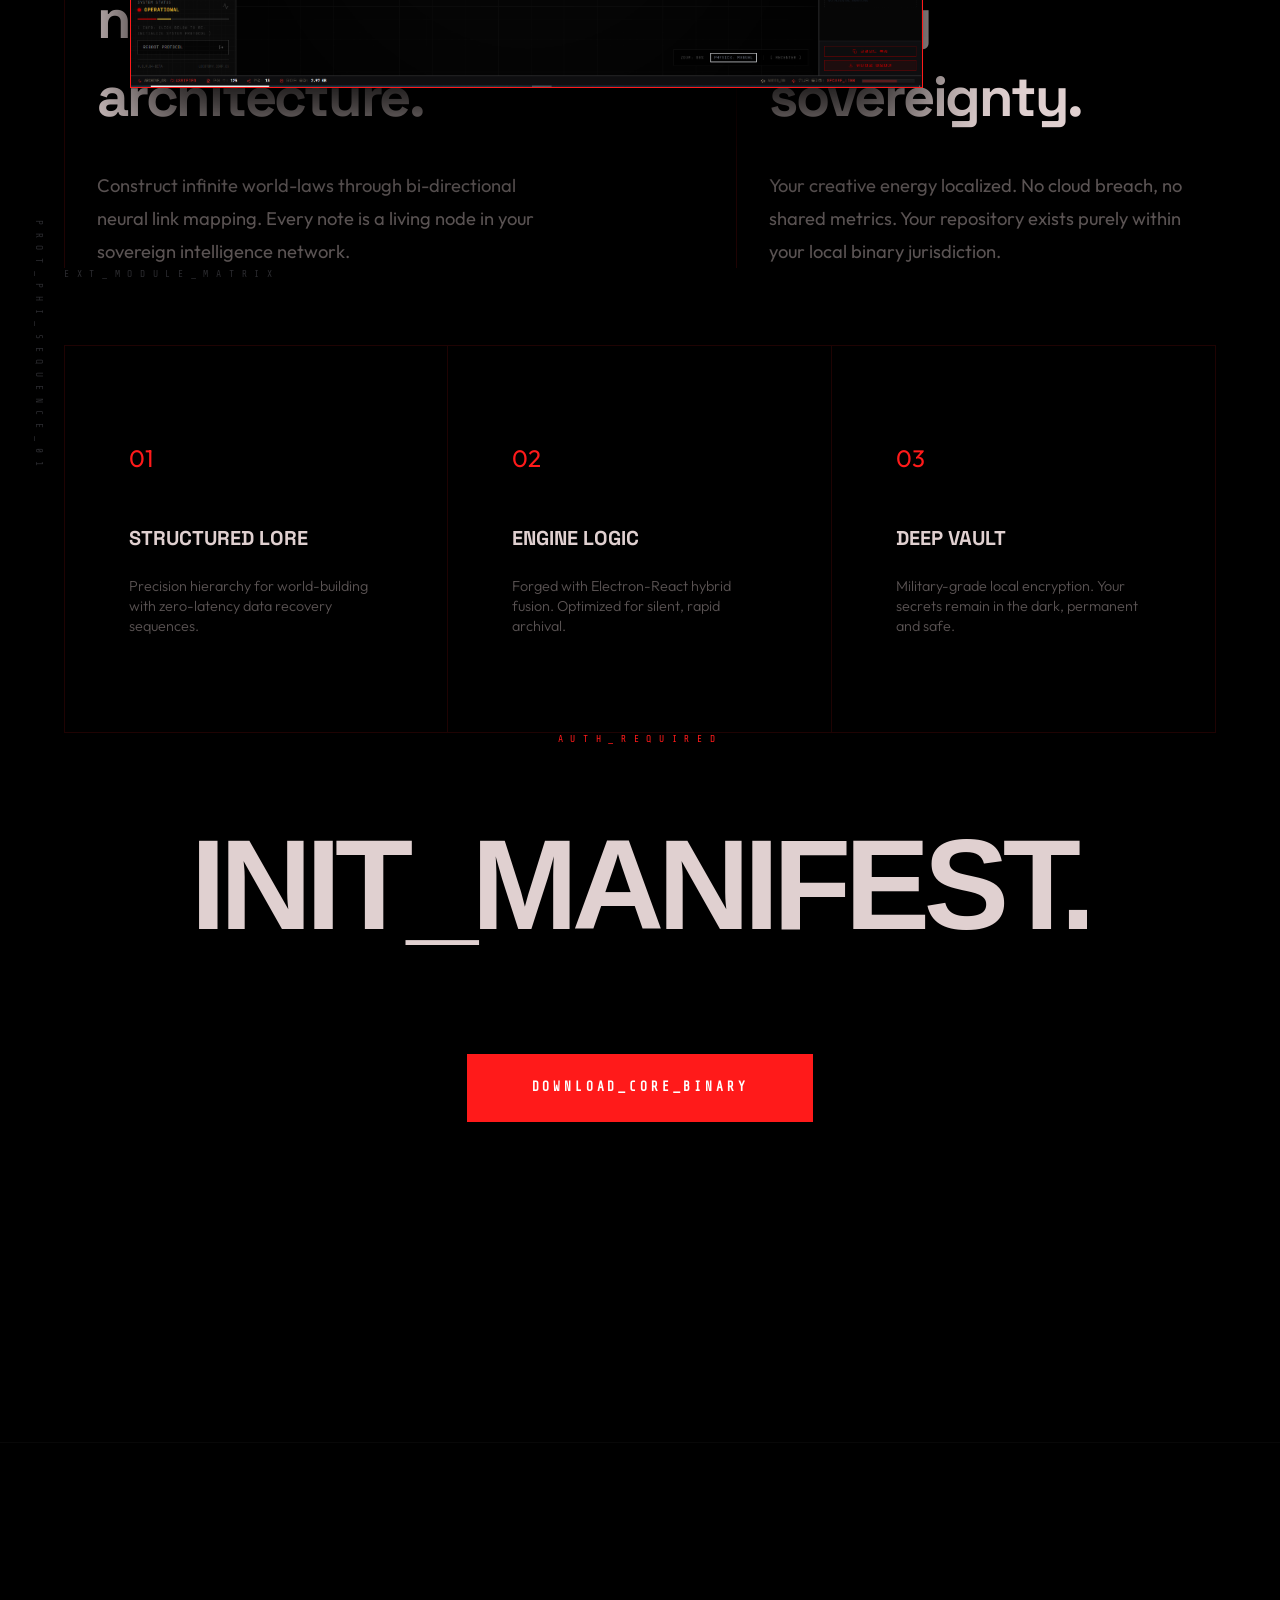
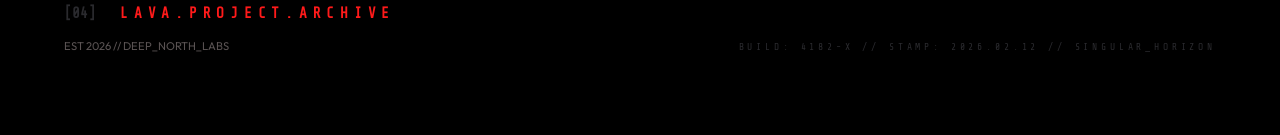
==== commit 1d5bd0db: "Design: THE ARCHITECT'S BLUEPRINT - Ultimate Art-Directed Overhaul with Devotion" ====
--- a/docs/note.html
+++ b/docs/note.html
@@ -4,8 +4,10 @@
 <head>
     <meta charset="UTF-8">
     <meta name="viewport" content="width=device-width, initial-scale=1.0">
-    <title>lava — archive</title>
+    <title>LAVA.ARCHIVE // ARCHITECTURAL_BLUEPRINT</title>
     <link rel="stylesheet" href="lava.css">
+    <link rel="preconnect" href="https://fonts.googleapis.com">
+    <link rel="preconnect" href="https://fonts.gstatic.com" crossorigin>
     <link
         href="https://fonts.googleapis.com/css2?family=Syne:wght@800;900&family=Space+Grotesk:wght@500;700&family=Outfit:wght@300;400;700&family=Share+Tech+Mono&display=swap"
         rel="stylesheet">
@@ -13,88 +15,109 @@
 </head>
 
 <body>
-    <!-- Elite Minimal Navigation -->
+    <!-- Blueprint Navbar -->
     <nav class="navbar">
-        <a href="index.html" class="logo">lava.</a>
+        <a href="index.html" class="logo">LAVA.MANIFEST_04</a>
         <div class="nav-links">
-            <a href="index.html" class="nav-link">portal</a>
-            <a href="voice.html" class="nav-link">voice force</a>
-            <a href="note.html" class="nav-link active">archive</a>
+            <a href="index.html" class="nav-link">PORTAL</a>
+            <a href="voice.html" class="nav-link">VOICE_FORCE</a>
+            <a href="note.html" class="nav-link active">ARCHIVE_SYSTEM</a>
         </div>
     </nav>
 
     <main>
-        <!-- The Singular Hero -->
+        <!-- Asymmetrical Blueprint Hero -->
         <header class="hero container">
-            <span class="hero-tag">archive v1.0</span>
-            <h1>Construct<br>Worlds.</h1>
-            <p class="hero-subtitle">The architect’s repository for neural narrative mapping. Immortalize your lore
-                within a systematic, local-first ecosystem.</p>
-            <a href="https://github.com/sickbread/VoiceTyper/releases/download/v1.0/VESTIGE_Setup_0.0.0.exe"
-                class="btn-singular">
-                Download Alpha
-            </a>
+            <div class="hero-text">
+                <span class="hero-tag">STATUS: CORE_LINK_ESTABLISHED // VER: 1.0.4</span>
+                <h1>Construct<br>Eternity.</h1>
+                <p class="hero-subtitle">The architect’s repository for neural narrative mapping. Immortalize your lore
+                    within a systematic, OLED-optimized local ecosystem.</p>
+                <a href="https://github.com/sickbread/VoiceTyper/releases/download/v1.0/VESTIGE_Setup_0.0.0.exe"
+                    class="btn-blueprint">
+                    <span>DEPLOY_ALPHA</span>
+                    <i class="fas fa-microchip"></i>
+                </a>
+            </div>
 
             <div class="showcase">
-                <img src="assets/lava_main.png" alt="Lava Editor" class="main-plate">
-                <img src="assets/lava_secondary.png" alt="Lava Canvas" class="sub-plate">
+                <div class="img-stack">
+                    <img src="assets/lava_main.png" alt="Lava Core" class="main-img">
+                    <img src="assets/lava_secondary.png" alt="Lore Node" class="sub-img">
+                </div>
             </div>
         </header>
 
-        <!-- Elite Philosophical Spacing -->
+        <!-- Technical Philosophy Section -->
         <section class="container">
-            <h2 class="section-title">The Lore Protokoll.</h2>
-            <div class="philosophy-grid">
-                <div class="phi-card">
-                    <h3>Neural Mastery.</h3>
-                    <p>Construct complex world-laws through bi-directional neural mapping. Every note is a node in your
-                        growing global intelligence network.</p>
+            <span class="v-text">PROT_PHI_SEQUENCE_01</span>
+            <div class="blueprint-grid">
+                <div class="phi-node">
+                    <span class="node-id">01.</span>
+                    <h3>neural architecture.</h3>
+                    <p>Construct infinite world-laws through bi-directional neural link mapping. Every note is a living
+                        node in your sovereign intelligence network.</p>
                 </div>
-                <div class="phi-card">
-                    <h3>Total Sovereignty.</h3>
-                    <p>No cloud mining. No shared metrics. Your repository exists purely within your local
-                        jurisdiction—private and impenetrable.</p>
+                <div class="phi-node">
+                    <span class="node-id">02.</span>
+                    <h3>binary sovereignty.</h3>
+                    <p>Your creative energy localized. No cloud breach, no shared metrics. Your repository exists purely
+                        within your local binary jurisdiction.</p>
                 </div>
             </div>
         </section>
 
-        <!-- Technical Hierarchy -->
+        <!-- Logic Matrix -->
         <section class="container">
+            <span class="hero-tag" style="margin-bottom: 4rem;">EXT_MODULE_MATRIX</span>
             <div class="matrix">
-                <div class="matrix-item">
-                    <i class="fas fa-sitemap matrix-icon"></i>
-                    <h4>Structured Lore</h4>
-                    <p>Hierarchical world-building with zero-latency data retrieval.</p>
+                <div class="matrix-cell">
+                    <span class="cell-ico">01</span>
+                    <h4 class="cell-title">Structured Lore</h4>
+                    <p class="cell-desc">Precision hierarchy for world-building with zero-latency data recovery
+                        sequences.</p>
                 </div>
-                <div class="matrix-item">
-                    <i class="fas fa-microchip matrix-icon"></i>
-                    <h4>Core Engine</h4>
-                    <p>Powered by Electron and React. Optimized for silent, rapid architecture.</p>
+                <div class="matrix-cell">
+                    <span class="cell-ico">02</span>
+                    <h4 class="cell-title">Engine Logic</h4>
+                    <p class="cell-desc">Forged with Electron-React hybrid fusion. Optimized for silent, rapid archival.
+                    </p>
                 </div>
-                <div class="matrix-item">
-                    <i class="fas fa-shield-halved matrix-icon"></i>
-                    <h4>Guard Protocol</h4>
-                    <p>Military-grade local encryption. Your secrets remain in the dark.</p>
+                <div class="matrix-cell">
+                    <span class="cell-ico">03</span>
+                    <h4 class="cell-title">Deep Vault</h4>
+                    <p class="cell-desc">Military-grade local encryption. Your secrets remain in the dark, permanent and
+                        safe.</p>
                 </div>
             </div>
         </section>
 
-        <!-- The Final Horizon -->
-        <section class="cta-horizon">
-            <div class="container">
-                <h2 style="font-size: 6rem; font-weight: 900; letter-spacing: -0.06em; margin-bottom: 4rem;">Begin
-                    Archival.</h2>
-                <a href="https://github.com/sickbread/VoiceTyper/releases/download/v1.0/VESTIGE_Setup_0.0.0.exe"
-                    class="btn-singular">
-                    Initialize Deployment
-                </a>
-            </div>
+        <!-- Deployment Zone -->
+        <section class="container" style="text-align: center; padding-bottom: 20rem;">
+            <span class="hero-tag" style="color: var(--lava-primary);">AUTH_REQUIRED</span>
+            <h2
+                style="font-family: var(--font-heading); font-size: clamp(4rem, 10vw, 8rem); margin-bottom: 5rem; letter-spacing: -0.05em;">
+                INIT_MANIFEST.</h2>
+            <a href="https://github.com/sickbread/VoiceTyper/releases/download/v1.0/VESTIGE_Setup_0.0.0.exe"
+                class="btn-blueprint" style="background: var(--lava-primary); color: #fff;">
+                DOWNLOAD_CORE_BINARY
+            </a>
         </section>
     </main>
 
+    <!-- Detailed Manifest Footer -->
     <footer>
         <div class="container">
-            <span class="footer-logo">lava.archive — 2026</span>
+            <div class="footer-content">
+                <div>
+                    <span class="logo">LAVA.PROJECT.ARCHIVE</span>
+                    <p style="font-size: 0.7rem; color: var(--text-ghost); margin-top: 1rem;">EST 2026 //
+                        DEEP_NORTH_LABS</p>
+                </div>
+                <div class="footer-info">
+                    BUILD: 4182-X // STAMP: 2026.02.12 // SINGULAR_HORIZON
+                </div>
+            </div>
         </div>
     </footer>
 
--- a/docs/lava.css
+++ b/docs/lava.css
@@ -1,42 +1,46 @@
 :root {
-    /* The Singular Horizon Palette */
+    /* Obsidian Noir Blueprint Palette */
     --bg-black: #000000;
-    --bg-accent: #110000;
-    --lava-glow: #ff2a2a;
-
-    --text-pure: #e0d0d0;
-    /* Pale Red-Gray */
-    --text-dim: rgba(180, 160, 160, 0.45);
-    --text-sub: rgba(200, 180, 180, 0.65);
-
-    --border-vaint: rgba(255, 42, 42, 0.1);
-    --border-red: rgba(255, 42, 42, 0.3);
+    --bg-deep: #050505;
+    --bg-surface: #0a0a0c;
+
+    --lava-primary: #ff1a1a;
+    --lava-deep: #440000;
+    --lava-glow: rgba(255, 26, 26, 0.4);
+
+    --text-titanium: #e0d0d0;
+    --text-ghost: rgba(224, 208, 208, 0.4);
+    --text-dead: #2a2a2e;
+
+    --border-hairline: rgba(255, 26, 26, 0.12);
+    --border-dim: rgba(255, 255, 255, 0.03);
 
     --font-heading: 'Syne', sans-serif;
     --font-sub: 'Space Grotesk', sans-serif;
     --font-sans: 'Outfit', sans-serif;
     --font-mono: 'Share Tech Mono', monospace;
 
-    --ease: cubic-bezier(0.25, 1, 0.5, 1);
-}
-
-/* Base Optimization */
+    --ease-in-out: cubic-bezier(0.16, 1, 0.3, 1);
+}
+
+/* Base Level Architecture */
 * {
     margin: 0;
     padding: 0;
     box-sizing: border-box;
+    cursor: crosshair;
 }
 
 body {
     background-color: var(--bg-black);
-    color: var(--text-pure);
+    color: var(--text-titanium);
     font-family: var(--font-sans);
-    line-height: 1.6;
+    line-height: 1.4;
     overflow-x: hidden;
     -webkit-font-smoothing: antialiased;
 }
 
-/* The Lava Core - Hypnotic Mesh Background */
+/* Background Blueprint Overlay */
 body::before {
     content: "";
     position: fixed;
@@ -44,20 +48,33 @@
     left: 0;
     width: 100%;
     height: 100%;
-    background:
-        radial-gradient(circle at 50% -10%, #300000 0%, transparent 60%),
-        radial-gradient(circle at 100% 100%, #150000 0%, transparent 40%);
+    background-image:
+        linear-gradient(var(--border-dim) 1px, transparent 1px),
+        linear-gradient(90deg, var(--border-dim) 1px, transparent 1px);
+    background-size: 80px 80px;
+    z-index: -2;
+    mask-image: radial-gradient(circle at 50% 50%, black, transparent 80%);
+}
+
+body::after {
+    content: "";
+    position: fixed;
+    top: 0;
+    left: 0;
+    width: 100%;
+    height: 100%;
+    background: radial-gradient(circle at 50% 10%, #150000 0%, transparent 70%);
     z-index: -1;
     pointer-events: none;
 }
 
 .container {
-    max-width: 1400px;
+    max-width: 1500px;
     margin: 0 auto;
-    padding: 0 4rem;
-}
-
-/* Elite Minimal Navbar */
+    padding: 0 6rem;
+}
+
+/* Technical HUD Navbar */
 .navbar {
     display: flex;
     justify-content: space-between;
@@ -67,247 +84,335 @@
     top: 0;
     width: 100%;
     z-index: 1000;
+    background: linear-gradient(to bottom, var(--bg-black), transparent);
 }
 
 .logo {
+    font-family: var(--font-mono);
     text-decoration: none;
-    color: var(--text-pure);
-    font-weight: 900;
-    font-size: 1.1rem;
-    letter-spacing: -0.05em;
-    text-transform: lowercase;
+    color: var(--lava-primary);
+    font-weight: 800;
+    font-size: 0.9rem;
+    letter-spacing: 0.4em;
+    display: flex;
+    align-items: center;
+    gap: 1.5rem;
+}
+
+.logo::before {
+    content: "[04]";
+    color: var(--text-dead);
+    letter-spacing: 0;
 }
 
 .nav-links {
     display: flex;
-    gap: 4rem;
+    gap: 5rem;
 }
 
 .nav-link {
     text-decoration: none;
-    color: var(--text-dim);
-    font-size: 0.85rem;
-    font-weight: 500;
-    letter-spacing: -0.01em;
-    transition: all 0.4s var(--ease);
+    color: var(--text-ghost);
+    font-family: var(--font-mono);
+    font-size: 0.65rem;
+    letter-spacing: 0.2em;
+    text-transform: uppercase;
+    transition: var(--ease-in-out);
+    position: relative;
+}
+
+.nav-link::after {
+    content: "";
+    position: absolute;
+    bottom: -8px;
+    left: 0;
+    width: 0;
+    height: 1px;
+    background: var(--lava-primary);
+    transition: var(--ease-in-out);
 }
 
 .nav-link:hover,
 .nav-link.active {
-    color: var(--text-pure);
-}
-
-/* The Singular Hero - Massive Scale */
+    color: var(--text-titanium);
+}
+
+.nav-link:hover::after,
+.nav-link.active::after {
+    width: 100%;
+}
+
+/* The Architect's Hero - Asymmetrical Perfection */
 .hero {
     min-height: 100vh;
-    display: flex;
-    flex-direction: column;
-    justify-content: center;
+    display: grid;
+    grid-template-columns: 1.2fr 0.8fr;
     align-items: center;
-    text-align: center;
-    padding: 12rem 0;
+    padding-top: 10rem;
+    position: relative;
+}
+
+.hero-content {
+    position: relative;
+    z-index: 5;
 }
 
 .hero-tag {
     font-family: var(--font-mono);
-    color: var(--lava-glow);
-    font-size: 0.75rem;
-    letter-spacing: 0.3em;
-    text-transform: uppercase;
-    margin-bottom: 2rem;
-    opacity: 0.8;
-}
-
-font-family: var(--font-heading);
-font-size: clamp(6.5rem, 16vw, 15rem);
-font-weight: 900;
-letter-spacing: -0.05em;
-line-height: 0.75;
-margin-bottom: 5rem;
-text-transform: uppercase;
-background: linear-gradient(180deg, var(--lava-glow) 40%, rgba(204, 0, 0, 0.4) 100%);
--webkit-background-clip: text;
--webkit-text-fill-color: transparent;
+    color: var(--text-dead);
+    font-size: 0.6rem;
+    letter-spacing: 0.8em;
+    text-transform: uppercase;
+    margin-bottom: 3rem;
+    display: block;
+}
+
+h1 {
+    font-family: var(--font-heading);
+    font-size: clamp(6rem, 18vw, 16rem);
+    font-weight: 900;
+    line-height: 0.75;
+    letter-spacing: -0.06em;
+    text-transform: uppercase;
+    margin-bottom: 4rem;
+    background: linear-gradient(135deg, var(--text-titanium) 60%, var(--lava-deep) 100%);
+    -webkit-background-clip: text;
+    -webkit-text-fill-color: transparent;
 }
 
 .hero-subtitle {
-    font-size: 1.5rem;
-    color: var(--text-sub);
-    max-width: 700px;
+    font-size: 1.35rem;
+    color: var(--text-ghost);
+    max-width: 500px;
     margin-bottom: 5rem;
-    font-weight: 400;
-    letter-spacing: -0.02em;
-}
-
-.btn-singular {
+    font-weight: 300;
+    line-height: 1.7;
+}
+
+.btn-blueprint {
     display: inline-flex;
     align-items: center;
+    gap: 2rem;
+    padding: 1.5rem 4rem;
+    border: 1px solid var(--lava-primary);
+    color: var(--lava-primary);
+    text-decoration: none;
+    font-family: var(--font-mono);
+    font-size: 0.8rem;
+    font-weight: 700;
+    letter-spacing: 0.3em;
+    text-transform: uppercase;
+    transition: var(--ease-in-out);
+}
+
+.btn-blueprint:hover {
+    background: var(--lava-primary);
+    color: #fff;
+    box-shadow: 0 0 40px var(--lava-glow);
+}
+
+/* Product Showcase - Asymmetrical Stack */
+.showcase {
+    position: absolute;
+    right: 0;
+    width: 45vw;
+    height: 80vh;
+    display: flex;
+    align-items: center;
     justify-content: center;
-    padding: 1.5rem 4rem;
-    background: var(--text-pure);
-    color: var(--bg-black);
-    text-decoration: none;
-    font-weight: 800;
-    font-size: 1rem;
-    border-radius: 100px;
-    transition: all 0.5s var(--ease);
-}
-
-.btn-singular:hover {
-    transform: scale(1.05);
-    box-shadow: 0 20px 60px rgba(255, 42, 42, 0.3);
-    background: var(--lava-glow);
-    color: #fff;
-}
-
-/* Glass-Plate Product Showcase */
-.showcase {
-    width: 100%;
-    margin-top: 10rem;
-    position: relative;
-    max-width: 1100px;
-}
-
-.main-plate {
-    width: 100%;
-    border-radius: 20px;
-    border: 1px solid var(--border-vaint);
-    background: #000;
-    box-shadow: 0 100px 200px rgba(0, 0, 0, 1);
-    display: block;
-}
-
-.sub-plate {
+}
+
+.img-stack {
+    position: relative;
+    width: 100%;
+}
+
+.main-img {
+    width: 100%;
+    border: 1px solid var(--border-hairline);
+    mask-image: linear-gradient(to right, black 80%, transparent);
+    box-shadow: 0 80px 100px -40px rgba(0, 0, 0, 1);
+}
+
+.sub-img {
     position: absolute;
-    bottom: -10%;
-    right: -10%;
-    width: 45%;
-    border-radius: 16px;
-    border: 1px solid var(--border-red);
+    bottom: -15%;
+    left: -20%;
+    width: 60%;
+    border: 1px solid var(--lava-primary);
     box-shadow: 0 40px 80px rgba(0, 0, 0, 1);
-    background: #000;
     z-index: 10;
 }
 
-/* Minimalist Sections */
+/* Section Architecture */
 section {
     padding: 15rem 0;
-}
-
-font-family: var(--font-heading);
-font-size: 5rem;
-font-weight: 800;
-letter-spacing: -0.04em;
-margin-bottom: 8rem;
-text-align: center;
-text-transform: capitalize;
-
-.philosophy-grid {
+    position: relative;
+}
+
+.v-text {
+    position: absolute;
+    left: 2rem;
+    top: 15rem;
+    writing-mode: vertical-rl;
+    font-family: var(--font-mono);
+    font-size: 0.6rem;
+    color: var(--text-dead);
+    letter-spacing: 0.8em;
+    text-transform: uppercase;
+}
+
+.blueprint-grid {
     display: grid;
     grid-template-columns: repeat(2, 1fr);
-    gap: 6rem;
-}
-
-.phi-card {
-    padding: 4rem;
-    border-radius: 24px;
-    background: rgba(255, 42, 42, 0.02);
-    border: 1px solid var(--border-vaint);
-}
-
-font-family: var(--font-sub);
-font-size: 2.25rem;
-margin-bottom: 2rem;
-font-weight: 700;
-letter-spacing: -0.02em;
-
-.phi-card p {
-    color: var(--text-sub);
+    gap: 12rem;
+}
+
+.phi-node {
+    position: relative;
+    padding-left: 2rem;
+    border-left: 1px solid var(--border-hairline);
+}
+
+.phi-node .node-id {
+    font-family: var(--font-mono);
+    font-size: 0.6rem;
+    color: var(--lava-primary);
+    position: absolute;
+    top: 0;
+    left: -2.5rem;
+}
+
+.phi-node h3 {
+    font-family: var(--font-sub);
+    font-size: 3.5rem;
+    font-weight: 700;
+    letter-spacing: -0.04em;
+    margin-bottom: 2rem;
+    text-transform: lowercase;
+}
+
+.phi-node p {
     font-size: 1.15rem;
-    line-height: 1.6;
-}
-
-/* Matrix Capabilities */
+    color: var(--text-ghost);
+    max-width: 440px;
+    line-height: 1.8;
+}
+
+/* Data Matrix - Blueprint Cells */
 .matrix {
     display: grid;
     grid-template-columns: repeat(3, 1fr);
-    gap: 2rem;
-}
-
-.matrix-item {
-    text-align: left;
-    padding: 2rem;
-}
-
-.matrix-icon {
-    font-size: 1.25rem;
-    color: var(--lava-glow);
-    margin-bottom: 2rem;
-}
-
-.matrix-item h4 {
+    gap: 0;
+    border: 1px solid var(--border-hairline);
+}
+
+.matrix-cell {
+    padding: 6rem 4rem;
+    border-right: 1px solid var(--border-hairline);
+    transition: var(--ease-in-out);
+    position: relative;
+    background: var(--bg-black);
+}
+
+.matrix-cell:last-child {
+    border-right: none;
+}
+
+.matrix-cell:hover {
+    background: var(--bg-surface);
+}
+
+.cell-ico {
+    font-size: 1.5rem;
+    color: var(--lava-primary);
+    margin-bottom: 3rem;
+    display: block;
+}
+
+.cell-title {
+    font-family: var(--font-sub);
     font-size: 1.25rem;
     font-weight: 700;
-    margin-bottom: 1rem;
-    letter-spacing: -0.01em;
-}
-
-.matrix-item p {
-    color: var(--text-dim);
-    font-size: 1rem;
-}
-
-/* The Horizon CTA */
-.cta-horizon {
-    padding: 15rem 0;
-    text-align: center;
-    background: radial-gradient(circle at 50% 50%, #150000 0%, transparent 70%);
-}
-
-/* Footer Minimal */
+    margin-bottom: 1.5rem;
+    text-transform: uppercase;
+}
+
+.cell-desc {
+    color: var(--text-ghost);
+    font-size: 0.9rem;
+    font-weight: 300;
+}
+
+/* Manifest Footer */
 footer {
-    padding: 8rem 0;
-    border-top: 1px solid var(--border-vaint);
-    text-align: center;
-}
-
-.footer-logo {
-    font-weight: 900;
-    font-size: 0.9rem;
-    color: var(--text-dim);
-    letter-spacing: -0.02em;
-}
-
-/* Responsive Horizon */
+    padding: 10rem 0 5rem;
+    border-top: 1px solid var(--border-dim);
+}
+
+.footer-content {
+    display: flex;
+    justify-content: space-between;
+    align-items: flex-end;
+}
+
+.footer-info {
+    font-family: var(--font-mono);
+    font-size: 0.6rem;
+    color: var(--text-dead);
+    letter-spacing: 0.4em;
+}
+
+/* Responsive Overhaul */
+@media (max-width: 1400px) {
+    .container {
+        padding: 0 4rem;
+    }
+
+    .hero {
+        grid-template-columns: 1fr;
+        text-align: center;
+    }
+
+    .hero-subtitle {
+        margin: 0 auto 5rem;
+    }
+
+    .hero-text {
+        display: flex;
+        flex-direction: column;
+        align-items: center;
+    }
+
+    .showcase {
+        position: relative;
+        width: 100%;
+        height: auto;
+        margin-top: 8rem;
+    }
+
+    .sub-img {
+        left: 5%;
+    }
+}
+
 @media (max-width: 1024px) {
-    .container {
-        padding: 0 2.5rem;
-    }
-
-    .philosophy-grid,
+
+    .blueprint-grid,
     .matrix {
         grid-template-columns: 1fr;
     }
 
-    .navbar {
-        padding: 2rem 3.5rem;
+    .matrix-cell {
+        border-right: none;
+        border-bottom: 1px solid var(--border-hairline);
     }
 
     h1 {
-        font-size: 20vw;
-    }
-}
-
-@media (max-width: 768px) {
-    .nav-links {
+        font-size: 18vw;
+    }
+
+    .v-text {
         display: none;
     }
-
-    .sub-plate {
-        display: none;
-    }
-
-    section {
-        padding: 8rem 0;
-    }
 }
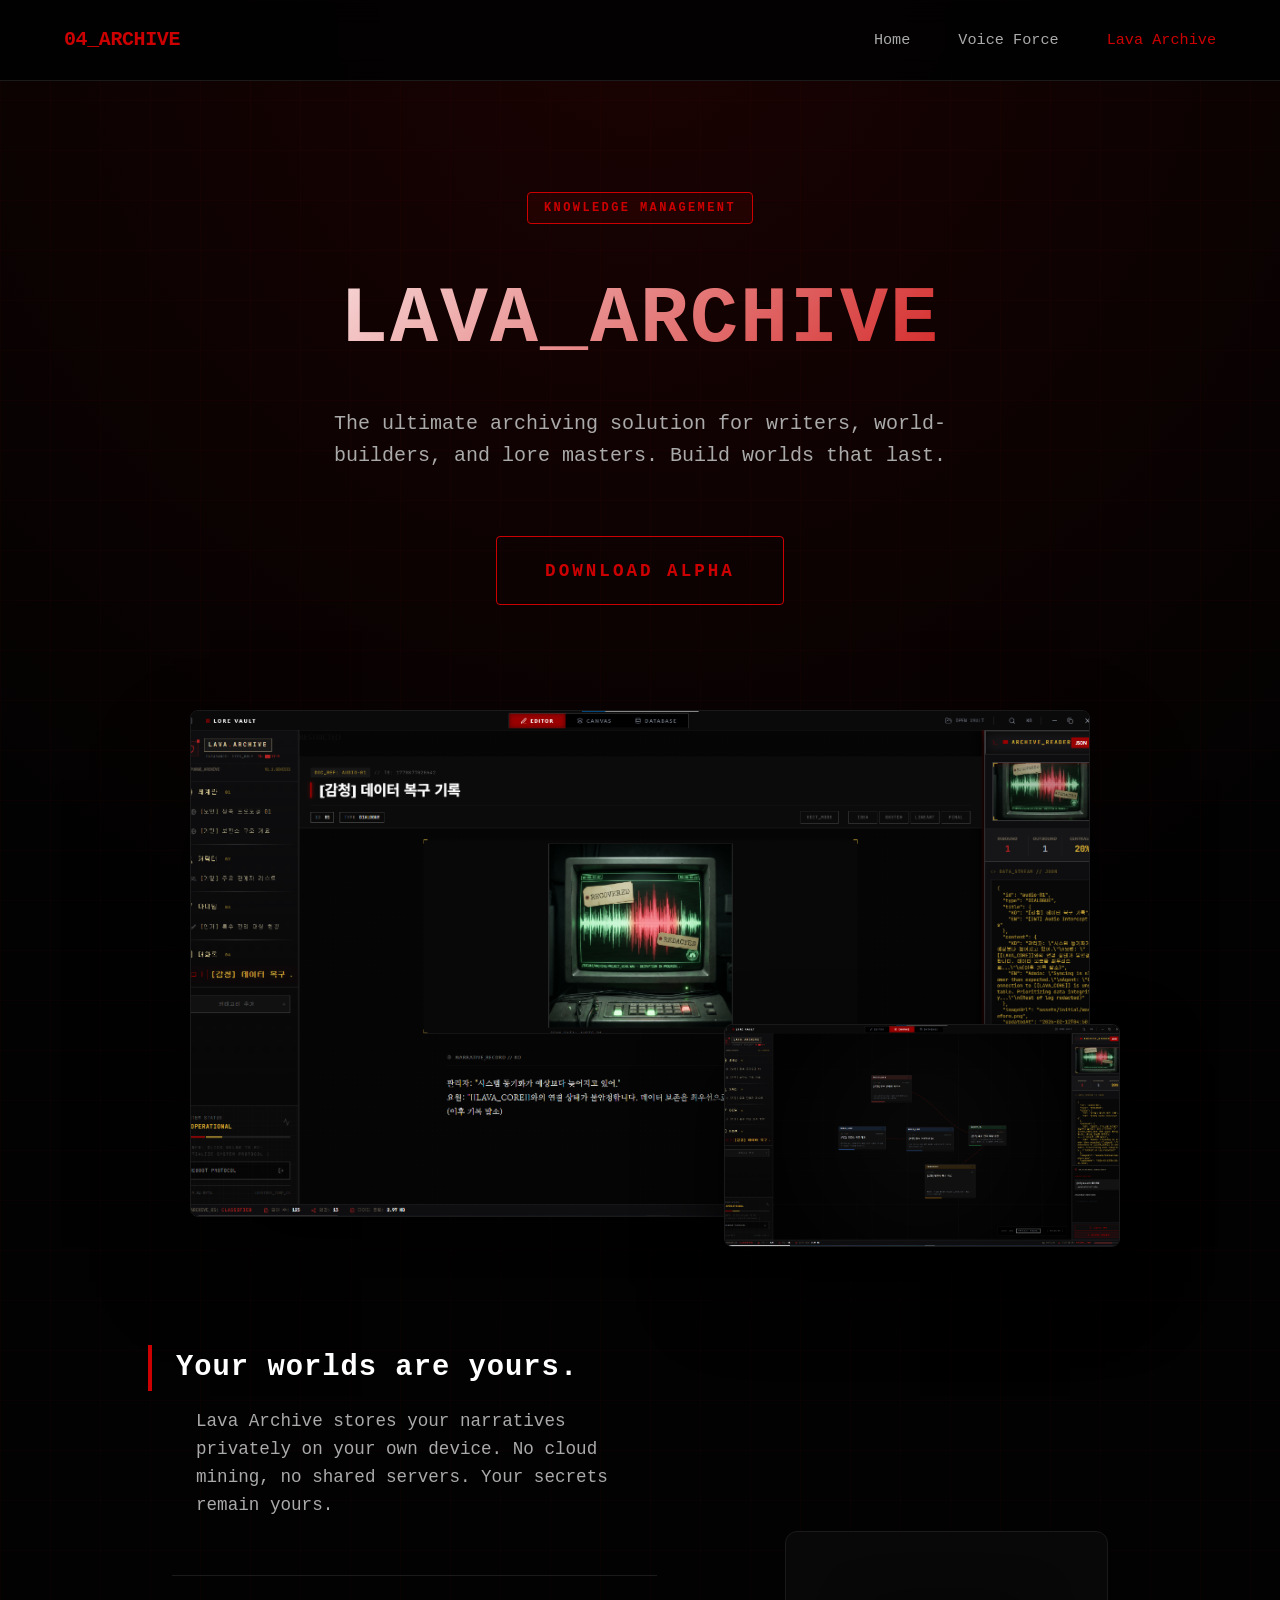
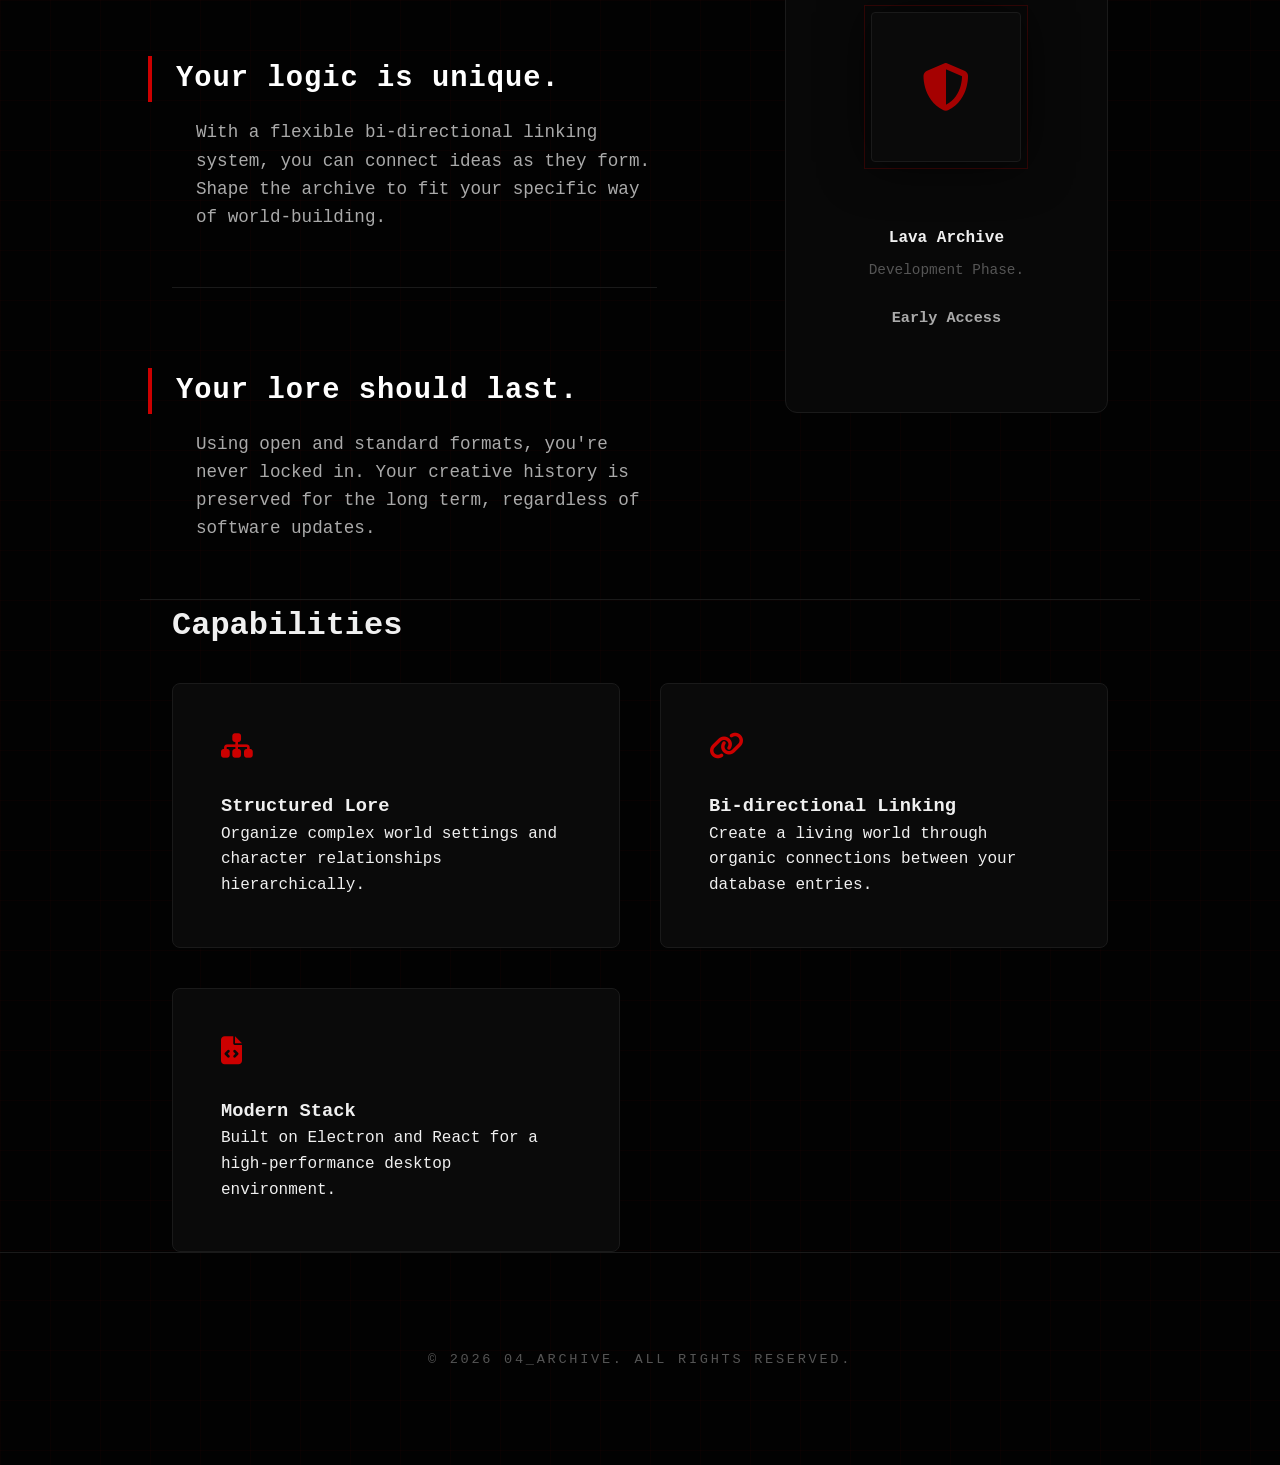
==== commit 95ac772e: "Revert: Restore stable Obsidian Noir Minimalist design as requested" ====
--- a/docs/note.html
+++ b/docs/note.html
@@ -4,121 +4,104 @@
 <head>
     <meta charset="UTF-8">
     <meta name="viewport" content="width=device-width, initial-scale=1.0">
-    <title>LAVA.ARCHIVE // ARCHITECTURAL_BLUEPRINT</title>
+    <title>LAVA_ARCHIVE | 04_ARCHIVE</title>
     <link rel="stylesheet" href="lava.css">
     <link rel="preconnect" href="https://fonts.googleapis.com">
     <link rel="preconnect" href="https://fonts.gstatic.com" crossorigin>
-    <link
-        href="https://fonts.googleapis.com/css2?family=Syne:wght@800;900&family=Space+Grotesk:wght@500;700&family=Outfit:wght@300;400;700&family=Share+Tech+Mono&display=swap"
-        rel="stylesheet">
+    <link href="https://fonts.googleapis.com/css2?family=Inter:wght@400;500;600;700;800&display=swap" rel="stylesheet">
     <link rel="stylesheet" href="https://cdnjs.cloudflare.com/ajax/libs/font-awesome/6.4.0/css/all.min.css">
 </head>
 
 <body>
-    <!-- Blueprint Navbar -->
+    <!-- Navbar -->
     <nav class="navbar">
-        <a href="index.html" class="logo">LAVA.MANIFEST_04</a>
+        <a href="index.html" class="logo">04_ARCHIVE</a>
         <div class="nav-links">
-            <a href="index.html" class="nav-link">PORTAL</a>
-            <a href="voice.html" class="nav-link">VOICE_FORCE</a>
-            <a href="note.html" class="nav-link active">ARCHIVE_SYSTEM</a>
+            <a href="index.html" class="nav-link">Home</a>
+            <a href="voice.html" class="nav-link">Voice Force</a>
+            <a href="note.html" class="nav-link active">Lava Archive</a>
         </div>
     </nav>
 
-    <main>
-        <!-- Asymmetrical Blueprint Hero -->
-        <header class="hero container">
-            <div class="hero-text">
-                <span class="hero-tag">STATUS: CORE_LINK_ESTABLISHED // VER: 1.0.4</span>
-                <h1>Construct<br>Eternity.</h1>
-                <p class="hero-subtitle">The architect’s repository for neural narrative mapping. Immortalize your lore
-                    within a systematic, OLED-optimized local ecosystem.</p>
-                <a href="https://github.com/sickbread/VoiceTyper/releases/download/v1.0/VESTIGE_Setup_0.0.0.exe"
-                    class="btn-blueprint">
-                    <span>DEPLOY_ALPHA</span>
-                    <i class="fas fa-microchip"></i>
-                </a>
-            </div>
+    <header class="hero">
+        <div class="hero-content">
+            <div class="terminal-meta">Knowledge Management</div>
+            <h1>LAVA_ARCHIVE</h1>
+            <p class="hero-subtitle">The ultimate archiving solution for writers, world-builders, and lore masters.
+                Build worlds that last.</p>
+            <a href="https://github.com/sickbread/VoiceTyper/releases/download/v1.0/VESTIGE_Setup_0.0.0.exe" class="btn"
+                target="_blank" rel="noopener noreferrer" download>Download Alpha</a>
 
-            <div class="showcase">
-                <div class="img-stack">
-                    <img src="assets/lava_main.png" alt="Lava Core" class="main-img">
-                    <img src="assets/lava_secondary.png" alt="Lore Node" class="sub-img">
-                </div>
-            </div>
-        </header>
-
-        <!-- Technical Philosophy Section -->
-        <section class="container">
-            <span class="v-text">PROT_PHI_SEQUENCE_01</span>
-            <div class="blueprint-grid">
-                <div class="phi-node">
-                    <span class="node-id">01.</span>
-                    <h3>neural architecture.</h3>
-                    <p>Construct infinite world-laws through bi-directional neural link mapping. Every note is a living
-                        node in your sovereign intelligence network.</p>
-                </div>
-                <div class="phi-node">
-                    <span class="node-id">02.</span>
-                    <h3>binary sovereignty.</h3>
-                    <p>Your creative energy localized. No cloud breach, no shared metrics. Your repository exists purely
-                        within your local binary jurisdiction.</p>
-                </div>
-            </div>
-        </section>
-
-        <!-- Logic Matrix -->
-        <section class="container">
-            <span class="hero-tag" style="margin-bottom: 4rem;">EXT_MODULE_MATRIX</span>
-            <div class="matrix">
-                <div class="matrix-cell">
-                    <span class="cell-ico">01</span>
-                    <h4 class="cell-title">Structured Lore</h4>
-                    <p class="cell-desc">Precision hierarchy for world-building with zero-latency data recovery
-                        sequences.</p>
-                </div>
-                <div class="matrix-cell">
-                    <span class="cell-ico">02</span>
-                    <h4 class="cell-title">Engine Logic</h4>
-                    <p class="cell-desc">Forged with Electron-React hybrid fusion. Optimized for silent, rapid archival.
-                    </p>
-                </div>
-                <div class="matrix-cell">
-                    <span class="cell-ico">03</span>
-                    <h4 class="cell-title">Deep Vault</h4>
-                    <p class="cell-desc">Military-grade local encryption. Your secrets remain in the dark, permanent and
-                        safe.</p>
-                </div>
-            </div>
-        </section>
-
-        <!-- Deployment Zone -->
-        <section class="container" style="text-align: center; padding-bottom: 20rem;">
-            <span class="hero-tag" style="color: var(--lava-primary);">AUTH_REQUIRED</span>
-            <h2
-                style="font-family: var(--font-heading); font-size: clamp(4rem, 10vw, 8rem); margin-bottom: 5rem; letter-spacing: -0.05em;">
-                INIT_MANIFEST.</h2>
-            <a href="https://github.com/sickbread/VoiceTyper/releases/download/v1.0/VESTIGE_Setup_0.0.0.exe"
-                class="btn-blueprint" style="background: var(--lava-primary); color: #fff;">
-                DOWNLOAD_CORE_BINARY
-            </a>
-        </section>
-    </main>
-
-    <!-- Detailed Manifest Footer -->
-    <footer>
-        <div class="container">
-            <div class="footer-content">
-                <div>
-                    <span class="logo">LAVA.PROJECT.ARCHIVE</span>
-                    <p style="font-size: 0.7rem; color: var(--text-ghost); margin-top: 1rem;">EST 2026 //
-                        DEEP_NORTH_LABS</p>
-                </div>
-                <div class="footer-info">
-                    BUILD: 4182-X // STAMP: 2026.02.12 // SINGULAR_HORIZON
+            <!-- Product Showcase Area -->
+            <div class="showcase-container">
+                <img src="assets/lava_main.png" alt="Lava Archive Editor" class="showcase-image"
+                    style="opacity: 1; filter: none;">
+                <div class="mobile-overlay" style="border: 1px solid var(--border); overflow: hidden;">
+                    <img src="assets/lava_secondary.png" alt="Lava Archive Canvas"
+                        style="width: 100%; height: 100%; object-fit: cover;">
                 </div>
             </div>
         </div>
+    </header>
+
+    <!-- Philosophy Section -->
+    <section class="container">
+        <div class="philosophy-grid">
+            <div class="philosophy-list">
+                <div class="philosophy-item">
+                    <h3>Your worlds are yours.</h3>
+                    <p>Lava Archive stores your narratives privately on your own device. No cloud mining, no shared
+                        servers. Your secrets remain yours.</p>
+                </div>
+                <div class="philosophy-item">
+                    <h3>Your logic is unique.</h3>
+                    <p>With a flexible bi-directional linking system, you can connect ideas as they form. Shape the
+                        archive to fit your specific way of world-building.</p>
+                </div>
+                <div class="philosophy-item">
+                    <h3>Your lore should last.</h3>
+                    <p>Using open and standard formats, you're never locked in. Your creative history is preserved for
+                        the long term, regardless of software updates.</p>
+                </div>
+            </div>
+            <div class="philosophy-cta">
+                <div class="philosophy-logo" style="background: var(--bg-surface); border: 1px solid var(--border);">
+                    <i class="fas fa-shield-halved" style="color: var(--accent); font-size: 3rem;"></i>
+                </div>
+                <div style="text-align: center;">
+                    <p style="font-weight: 700; margin-bottom: 0.5rem;">Lava Archive</p>
+                    <p style="color: var(--text-muted); font-size: 0.9rem; margin-bottom: 1.5rem;">Development Phase.
+                    </p>
+                    <a href="https://github.com/sickbread/VoiceTyper/releases/download/v1.0/VESTIGE_Setup_0.0.0.exe"
+                        class="nav-link" style="color: var(--text-secondary); font-weight: 600;">Early Access</a>
+                </div>
+            </div>
+        </div>
+    </section>
+
+    <section class="container" style="border-top: 1px solid var(--border);">
+        <h2 style="text-align: left; font-size: 2rem; margin-bottom: 2rem;">Capabilities</h2>
+        <div class="features-grid">
+            <div class="feature-card">
+                <i class="fas fa-sitemap feature-icon"></i>
+                <h3 class="feature-title">Structured Lore</h3>
+                <p>Organize complex world settings and character relationships hierarchically.</p>
+            </div>
+            <div class="feature-card">
+                <i class="fas fa-link feature-icon"></i>
+                <h3 class="feature-title">Bi-directional Linking</h3>
+                <p>Create a living world through organic connections between your database entries.</p>
+            </div>
+            <div class="feature-card">
+                <i class="fas fa-file-code feature-icon"></i>
+                <h3 class="feature-title">Modern Stack</h3>
+                <p>Built on Electron and React for a high-performance desktop environment.</p>
+            </div>
+        </div>
+    </section>
+
+    <footer>
+        <p>&copy; 2026 04_ARCHIVE. All rights reserved.</p>
     </footer>
 
     <script src="script.js"></script>
--- a/docs/lava.css
+++ b/docs/lava.css
@@ -1,418 +1,326 @@
 :root {
-    /* Obsidian Noir Blueprint Palette */
-    --bg-black: #000000;
-    --bg-deep: #050505;
-    --bg-surface: #0a0a0c;
-
-    --lava-primary: #ff1a1a;
-    --lava-deep: #440000;
-    --lava-glow: rgba(255, 26, 26, 0.4);
-
-    --text-titanium: #e0d0d0;
-    --text-ghost: rgba(224, 208, 208, 0.4);
-    --text-dead: #2a2a2e;
-
-    --border-hairline: rgba(255, 26, 26, 0.12);
-    --border-dim: rgba(255, 255, 255, 0.03);
-
-    --font-heading: 'Syne', sans-serif;
-    --font-sub: 'Space Grotesk', sans-serif;
-    --font-sans: 'Outfit', sans-serif;
-    --font-mono: 'Share Tech Mono', monospace;
-
-    --ease-in-out: cubic-bezier(0.16, 1, 0.3, 1);
-}
-
-/* Base Level Architecture */
+    --bg-main: #020202;
+    --bg-secondary: #080808;
+    --bg-surface: #0a0a0a;
+    --text-main: #f0f0f0;
+    --text-secondary: #aaaaaa;
+    --text-muted: #555555;
+    --accent: #cc0000;
+    --accent-hover: #ff1a1a;
+    --accent-muted: rgba(204, 0, 0, 0.08);
+    --border: #1a1a1a;
+    --grid-color: rgba(204, 0, 0, 0.03);
+    --font-main: 'JetBrains Mono', 'IBM Plex Mono', monospace;
+}
+
 * {
     margin: 0;
     padding: 0;
     box-sizing: border-box;
-    cursor: crosshair;
 }
 
 body {
-    background-color: var(--bg-black);
-    color: var(--text-titanium);
-    font-family: var(--font-sans);
-    line-height: 1.4;
+    background-color: var(--bg-main);
+    background-image:
+        linear-gradient(var(--grid-color) 1px, transparent 1px),
+        linear-gradient(90deg, var(--grid-color) 1px, transparent 1px);
+    background-size: 50px 50px;
+    color: var(--text-main);
+    font-family: var(--font-main);
+    line-height: 1.6;
     overflow-x: hidden;
-    -webkit-font-smoothing: antialiased;
-}
-
-/* Background Blueprint Overlay */
-body::before {
-    content: "";
-    position: fixed;
-    top: 0;
-    left: 0;
-    width: 100%;
-    height: 100%;
-    background-image:
-        linear-gradient(var(--border-dim) 1px, transparent 1px),
-        linear-gradient(90deg, var(--border-dim) 1px, transparent 1px);
-    background-size: 80px 80px;
-    z-index: -2;
-    mask-image: radial-gradient(circle at 50% 50%, black, transparent 80%);
-}
-
-body::after {
-    content: "";
-    position: fixed;
-    top: 0;
-    left: 0;
-    width: 100%;
-    height: 100%;
-    background: radial-gradient(circle at 50% 10%, #150000 0%, transparent 70%);
-    z-index: -1;
-    pointer-events: none;
 }
 
 .container {
-    max-width: 1500px;
+    max-width: 1000px;
     margin: 0 auto;
-    padding: 0 6rem;
-}
-
-/* Technical HUD Navbar */
+    padding: 0 2rem;
+}
+
+/* Navbar */
 .navbar {
     display: flex;
     justify-content: space-between;
     align-items: center;
-    padding: 2.5rem 6rem;
+    padding: 1.5rem 4rem;
     position: fixed;
     top: 0;
     width: 100%;
     z-index: 1000;
-    background: linear-gradient(to bottom, var(--bg-black), transparent);
+    background: rgba(2, 2, 2, 0.9);
+    backdrop-filter: blur(12px);
+    border-bottom: 1px solid var(--border);
 }
 
 .logo {
-    font-family: var(--font-mono);
+    font-size: 1.25rem;
+    font-weight: 800;
     text-decoration: none;
-    color: var(--lava-primary);
-    font-weight: 800;
-    font-size: 0.9rem;
-    letter-spacing: 0.4em;
-    display: flex;
-    align-items: center;
-    gap: 1.5rem;
-}
-
-.logo::before {
-    content: "[04]";
-    color: var(--text-dead);
-    letter-spacing: 0;
+    color: var(--accent);
+    letter-spacing: -0.02em;
+    text-transform: uppercase;
 }
 
 .nav-links {
     display: flex;
-    gap: 5rem;
+    gap: 3rem;
 }
 
 .nav-link {
     text-decoration: none;
-    color: var(--text-ghost);
-    font-family: var(--font-mono);
-    font-size: 0.65rem;
-    letter-spacing: 0.2em;
-    text-transform: uppercase;
-    transition: var(--ease-in-out);
-    position: relative;
-}
-
-.nav-link::after {
-    content: "";
-    position: absolute;
-    bottom: -8px;
-    left: 0;
-    width: 0;
-    height: 1px;
-    background: var(--lava-primary);
-    transition: var(--ease-in-out);
+    color: var(--text-secondary);
+    font-size: 0.95rem;
+    font-weight: 500;
+    transition: all 0.3s ease;
 }
 
 .nav-link:hover,
 .nav-link.active {
-    color: var(--text-titanium);
-}
-
-.nav-link:hover::after,
-.nav-link.active::after {
+    color: var(--accent);
+}
+
+/* Hero */
+.hero {
+    padding: 12rem 2rem 8rem;
+    text-align: center;
+    background: radial-gradient(circle at top center, rgba(204, 0, 0, 0.12) 0%, transparent 70%);
+}
+
+.hero-content {
+    max-width: 900px;
+    margin: 0 auto;
+}
+
+.terminal-meta {
+    display: inline-block;
+    padding: 0.35rem 1rem;
+    background: var(--accent-muted);
+    color: var(--accent);
+    border-radius: 4px;
+    font-size: 0.75rem;
+    font-weight: 700;
+    margin-bottom: 2rem;
+    text-transform: uppercase;
+    letter-spacing: 0.2em;
+    border: 1px solid var(--accent);
+}
+
+h1 {
+    font-size: 5rem;
+    margin-bottom: 1.5rem;
+    background: linear-gradient(135deg, #fff 0%, var(--accent) 100%);
+    -webkit-background-clip: text;
+    -webkit-text-fill-color: transparent;
+    letter-spacing: 2px;
+    font-weight: 800;
+}
+
+.hero-subtitle {
+    font-size: 1.25rem;
+    color: var(--text-secondary);
+    margin-bottom: 4rem;
+    max-width: 650px;
+    margin-left: auto;
+    margin-right: auto;
+}
+
+.btn {
+    display: inline-block;
+    padding: 1.2rem 3rem;
+    background: transparent;
+    color: var(--accent);
+    border: 1px solid var(--accent);
+    border-radius: 4px;
+    font-weight: 700;
+    font-size: 1.1rem;
+    text-decoration: none;
+    transition: all 0.3s ease;
+    text-transform: uppercase;
+    letter-spacing: 3px;
+    position: relative;
+    overflow: hidden;
+}
+
+.btn:hover {
+    background: var(--accent);
+    color: #fff;
+    box-shadow: 0 0 30px var(--accent);
+}
+
+/* Product Showcase */
+.showcase-container {
+    margin-top: 6rem;
+    position: relative;
     width: 100%;
 }
 
-/* The Architect's Hero - Asymmetrical Perfection */
-.hero {
-    min-height: 100vh;
+.showcase-image {
+    width: 100%;
+    aspect-ratio: 16/9;
+    background: var(--bg-surface);
+    border-radius: 8px;
+    border: 1px solid var(--border);
+    box-shadow: 0 50px 100px -20px rgba(0, 0, 0, 0.9);
+    display: block;
+    object-fit: cover;
+}
+
+.mobile-overlay {
+    position: absolute;
+    bottom: -30px;
+    right: -30px;
+    width: 44%;
+    aspect-ratio: 16/9;
+    border-radius: 8px;
+    border: 1px solid var(--accent);
+    box-shadow: 0 40px 80px rgba(0, 0, 0, 0.9);
+    background: #000;
+    z-index: 10;
+    overflow: hidden;
+}
+
+/* Philosophy Section */
+section {
+    padding: 10rem 0;
+}
+
+.philosophy-grid {
     display: grid;
     grid-template-columns: 1.2fr 0.8fr;
+    gap: 8rem;
     align-items: center;
-    padding-top: 10rem;
-    position: relative;
-}
-
-.hero-content {
-    position: relative;
-    z-index: 5;
-}
-
-.hero-tag {
-    font-family: var(--font-mono);
-    color: var(--text-dead);
-    font-size: 0.6rem;
-    letter-spacing: 0.8em;
-    text-transform: uppercase;
-    margin-bottom: 3rem;
-    display: block;
-}
-
-h1 {
-    font-family: var(--font-heading);
-    font-size: clamp(6rem, 18vw, 16rem);
-    font-weight: 900;
-    line-height: 0.75;
-    letter-spacing: -0.06em;
-    text-transform: uppercase;
-    margin-bottom: 4rem;
-    background: linear-gradient(135deg, var(--text-titanium) 60%, var(--lava-deep) 100%);
-    -webkit-background-clip: text;
-    -webkit-text-fill-color: transparent;
-}
-
-.hero-subtitle {
-    font-size: 1.35rem;
-    color: var(--text-ghost);
-    max-width: 500px;
-    margin-bottom: 5rem;
-    font-weight: 300;
-    line-height: 1.7;
-}
-
-.btn-blueprint {
-    display: inline-flex;
+}
+
+.philosophy-list {
+    display: flex;
+    flex-direction: column;
+    gap: 5rem;
+}
+
+.philosophy-item {
+    border-bottom: 1px solid var(--border);
+    padding-bottom: 3.5rem;
+    position: relative;
+}
+
+.philosophy-item:last-child {
+    border-bottom: none;
+}
+
+.philosophy-item h3 {
+    font-size: 1.8rem;
+    margin-bottom: 1rem;
+    color: #fff;
+    border-left: 4px solid var(--accent);
+    padding-left: 1.5rem;
+    margin-left: -1.5rem;
+    letter-spacing: 1px;
+}
+
+.philosophy-item p {
+    color: var(--text-secondary);
+    font-size: 1.1rem;
+    padding-left: 1.5rem;
+}
+
+.philosophy-cta {
+    display: flex;
+    flex-direction: column;
     align-items: center;
-    gap: 2rem;
-    padding: 1.5rem 4rem;
-    border: 1px solid var(--lava-primary);
-    color: var(--lava-primary);
-    text-decoration: none;
-    font-family: var(--font-mono);
-    font-size: 0.8rem;
-    font-weight: 700;
-    letter-spacing: 0.3em;
-    text-transform: uppercase;
-    transition: var(--ease-in-out);
-}
-
-.btn-blueprint:hover {
-    background: var(--lava-primary);
-    color: #fff;
-    box-shadow: 0 0 40px var(--lava-glow);
-}
-
-/* Product Showcase - Asymmetrical Stack */
-.showcase {
-    position: absolute;
-    right: 0;
-    width: 45vw;
-    height: 80vh;
+    gap: 4rem;
+    padding: 5rem 2rem;
+    background: var(--bg-secondary);
+    border-radius: 12px;
+    border: 1px solid var(--border);
+    position: relative;
+}
+
+.philosophy-logo {
+    width: 150px;
+    height: 150px;
+    background: var(--bg-surface);
+    border-radius: 4px;
     display: flex;
     align-items: center;
     justify-content: center;
-}
-
-.img-stack {
-    position: relative;
-    width: 100%;
-}
-
-.main-img {
-    width: 100%;
-    border: 1px solid var(--border-hairline);
-    mask-image: linear-gradient(to right, black 80%, transparent);
-    box-shadow: 0 80px 100px -40px rgba(0, 0, 0, 1);
-}
-
-.sub-img {
+    border: 1px solid var(--border);
+    position: relative;
+    box-shadow: 0 0 50px rgba(0, 0, 0, 0.8);
+}
+
+.philosophy-logo::after {
+    content: '';
     position: absolute;
-    bottom: -15%;
-    left: -20%;
-    width: 60%;
-    border: 1px solid var(--lava-primary);
-    box-shadow: 0 40px 80px rgba(0, 0, 0, 1);
-    z-index: 10;
-}
-
-/* Section Architecture */
-section {
-    padding: 15rem 0;
-    position: relative;
-}
-
-.v-text {
-    position: absolute;
-    left: 2rem;
-    top: 15rem;
-    writing-mode: vertical-rl;
-    font-family: var(--font-mono);
-    font-size: 0.6rem;
-    color: var(--text-dead);
-    letter-spacing: 0.8em;
+    top: -8px;
+    left: -8px;
+    right: -8px;
+    bottom: -8px;
+    border: 1px solid var(--accent);
+    opacity: 0.2;
+}
+
+.philosophy-logo i {
+    font-size: 4rem;
+    color: var(--accent);
+    opacity: 0.8;
+}
+
+.features-grid {
+    display: grid;
+    grid-template-columns: repeat(auto-fit, minmax(300px, 1fr));
+    gap: 2.5rem;
+}
+
+.feature-card {
+    background: var(--bg-surface);
+    border: 1px solid var(--border);
+    border-radius: 8px;
+    padding: 3rem;
+    transition: all 0.3s ease;
+}
+
+.feature-card:hover {
+    border-color: var(--accent);
+    transform: translateY(-8px);
+    box-shadow: 0 20px 40px rgba(0, 0, 0, 0.6);
+}
+
+.feature-icon {
+    font-size: 1.75rem;
+    color: var(--accent);
+    margin-bottom: 2rem;
+}
+
+footer {
+    padding: 6rem 2rem;
+    text-align: center;
+    border-top: 1px solid var(--border);
+    color: var(--text-muted);
+    font-size: 0.85rem;
     text-transform: uppercase;
-}
-
-.blueprint-grid {
-    display: grid;
-    grid-template-columns: repeat(2, 1fr);
-    gap: 12rem;
-}
-
-.phi-node {
-    position: relative;
-    padding-left: 2rem;
-    border-left: 1px solid var(--border-hairline);
-}
-
-.phi-node .node-id {
-    font-family: var(--font-mono);
-    font-size: 0.6rem;
-    color: var(--lava-primary);
-    position: absolute;
-    top: 0;
-    left: -2.5rem;
-}
-
-.phi-node h3 {
-    font-family: var(--font-sub);
-    font-size: 3.5rem;
-    font-weight: 700;
-    letter-spacing: -0.04em;
-    margin-bottom: 2rem;
-    text-transform: lowercase;
-}
-
-.phi-node p {
-    font-size: 1.15rem;
-    color: var(--text-ghost);
-    max-width: 440px;
-    line-height: 1.8;
-}
-
-/* Data Matrix - Blueprint Cells */
-.matrix {
-    display: grid;
-    grid-template-columns: repeat(3, 1fr);
-    gap: 0;
-    border: 1px solid var(--border-hairline);
-}
-
-.matrix-cell {
-    padding: 6rem 4rem;
-    border-right: 1px solid var(--border-hairline);
-    transition: var(--ease-in-out);
-    position: relative;
-    background: var(--bg-black);
-}
-
-.matrix-cell:last-child {
-    border-right: none;
-}
-
-.matrix-cell:hover {
-    background: var(--bg-surface);
-}
-
-.cell-ico {
-    font-size: 1.5rem;
-    color: var(--lava-primary);
-    margin-bottom: 3rem;
-    display: block;
-}
-
-.cell-title {
-    font-family: var(--font-sub);
-    font-size: 1.25rem;
-    font-weight: 700;
-    margin-bottom: 1.5rem;
-    text-transform: uppercase;
-}
-
-.cell-desc {
-    color: var(--text-ghost);
-    font-size: 0.9rem;
-    font-weight: 300;
-}
-
-/* Manifest Footer */
-footer {
-    padding: 10rem 0 5rem;
-    border-top: 1px solid var(--border-dim);
-}
-
-.footer-content {
-    display: flex;
-    justify-content: space-between;
-    align-items: flex-end;
-}
-
-.footer-info {
-    font-family: var(--font-mono);
-    font-size: 0.6rem;
-    color: var(--text-dead);
-    letter-spacing: 0.4em;
-}
-
-/* Responsive Overhaul */
-@media (max-width: 1400px) {
-    .container {
-        padding: 0 4rem;
-    }
-
-    .hero {
+    letter-spacing: 0.2em;
+}
+
+@media (max-width: 960px) {
+    .philosophy-grid {
         grid-template-columns: 1fr;
-        text-align: center;
-    }
-
-    .hero-subtitle {
-        margin: 0 auto 5rem;
-    }
-
-    .hero-text {
-        display: flex;
-        flex-direction: column;
-        align-items: center;
-    }
-
-    .showcase {
-        position: relative;
-        width: 100%;
-        height: auto;
-        margin-top: 8rem;
-    }
-
-    .sub-img {
-        left: 5%;
-    }
-}
-
-@media (max-width: 1024px) {
-
-    .blueprint-grid,
-    .matrix {
-        grid-template-columns: 1fr;
-    }
-
-    .matrix-cell {
-        border-right: none;
-        border-bottom: 1px solid var(--border-hairline);
-    }
-
+    }
+}
+
+@media (max-width: 768px) {
     h1 {
-        font-size: 18vw;
-    }
-
-    .v-text {
+        font-size: 3rem;
+    }
+
+    .nav-links {
         display: none;
     }
+
+    .mobile-overlay {
+        display: none;
+    }
+
+    .navbar {
+        padding: 1.5rem 2rem;
+    }
 }
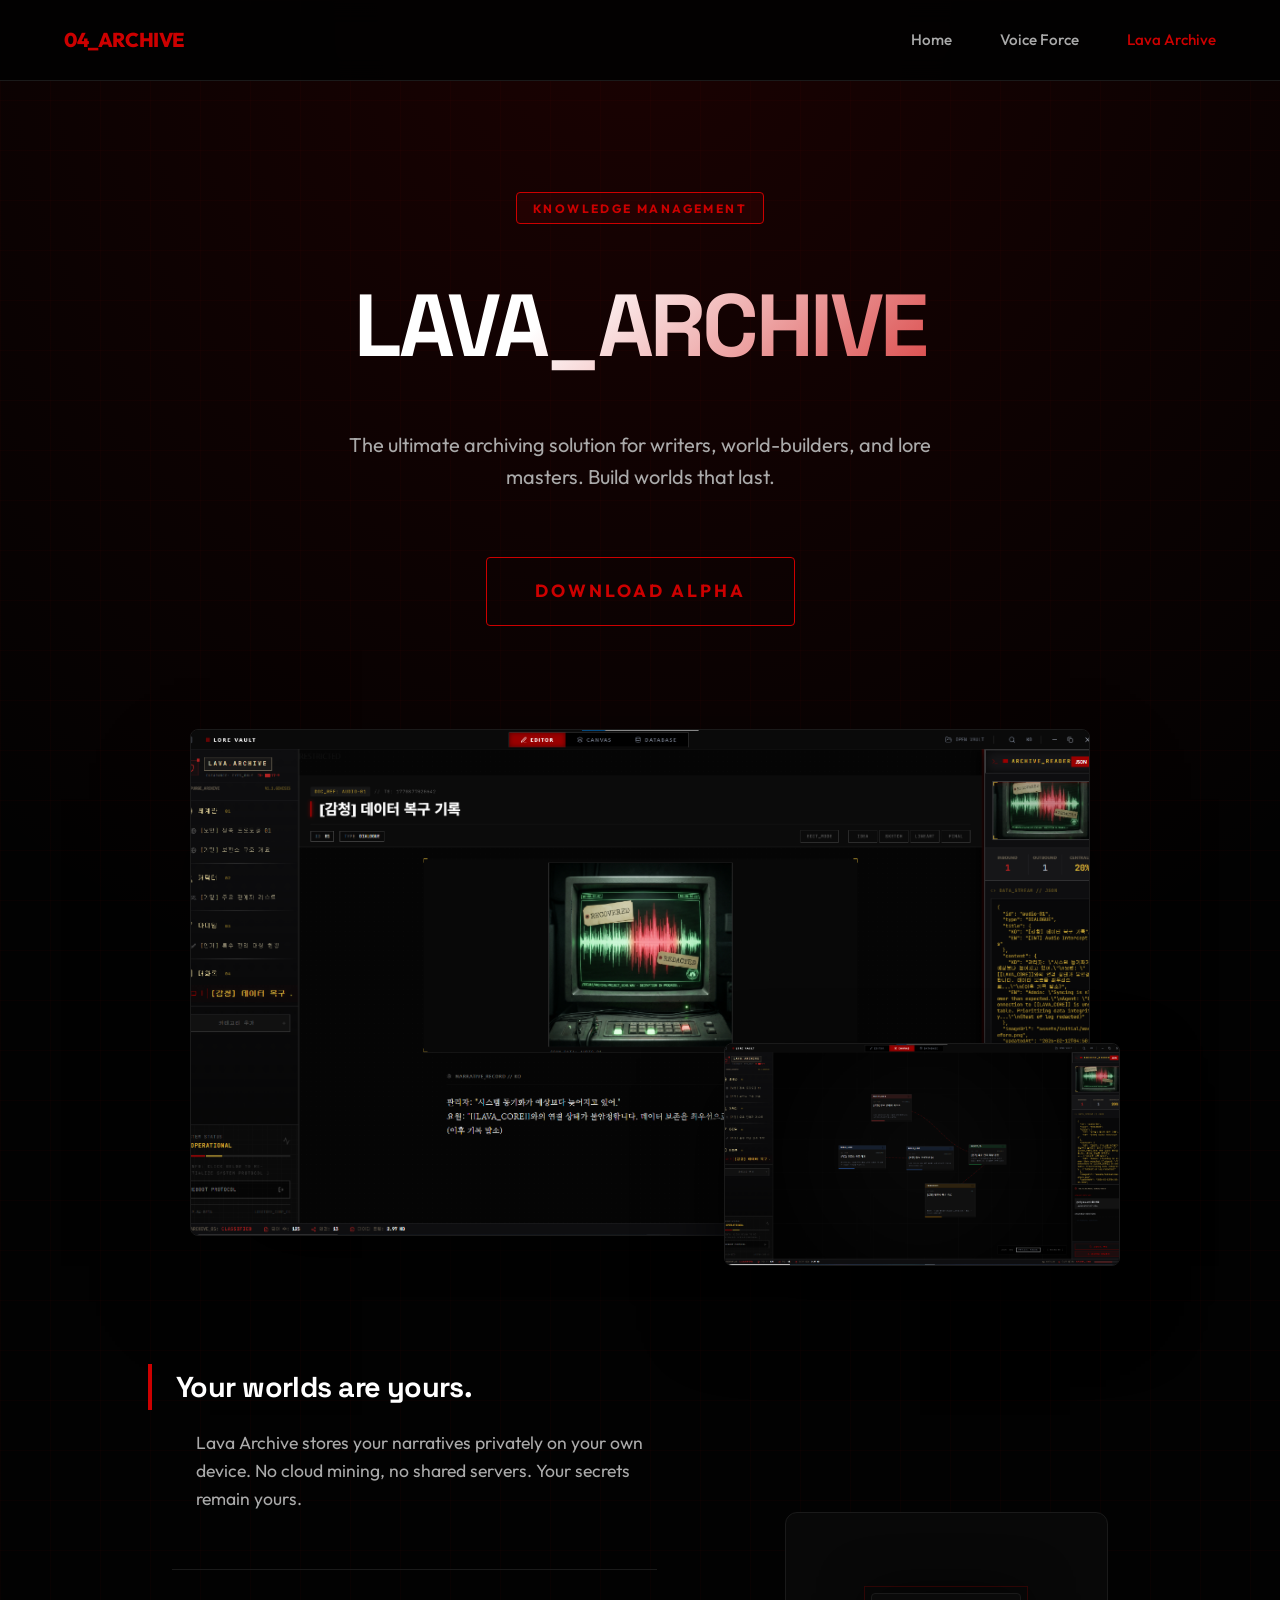
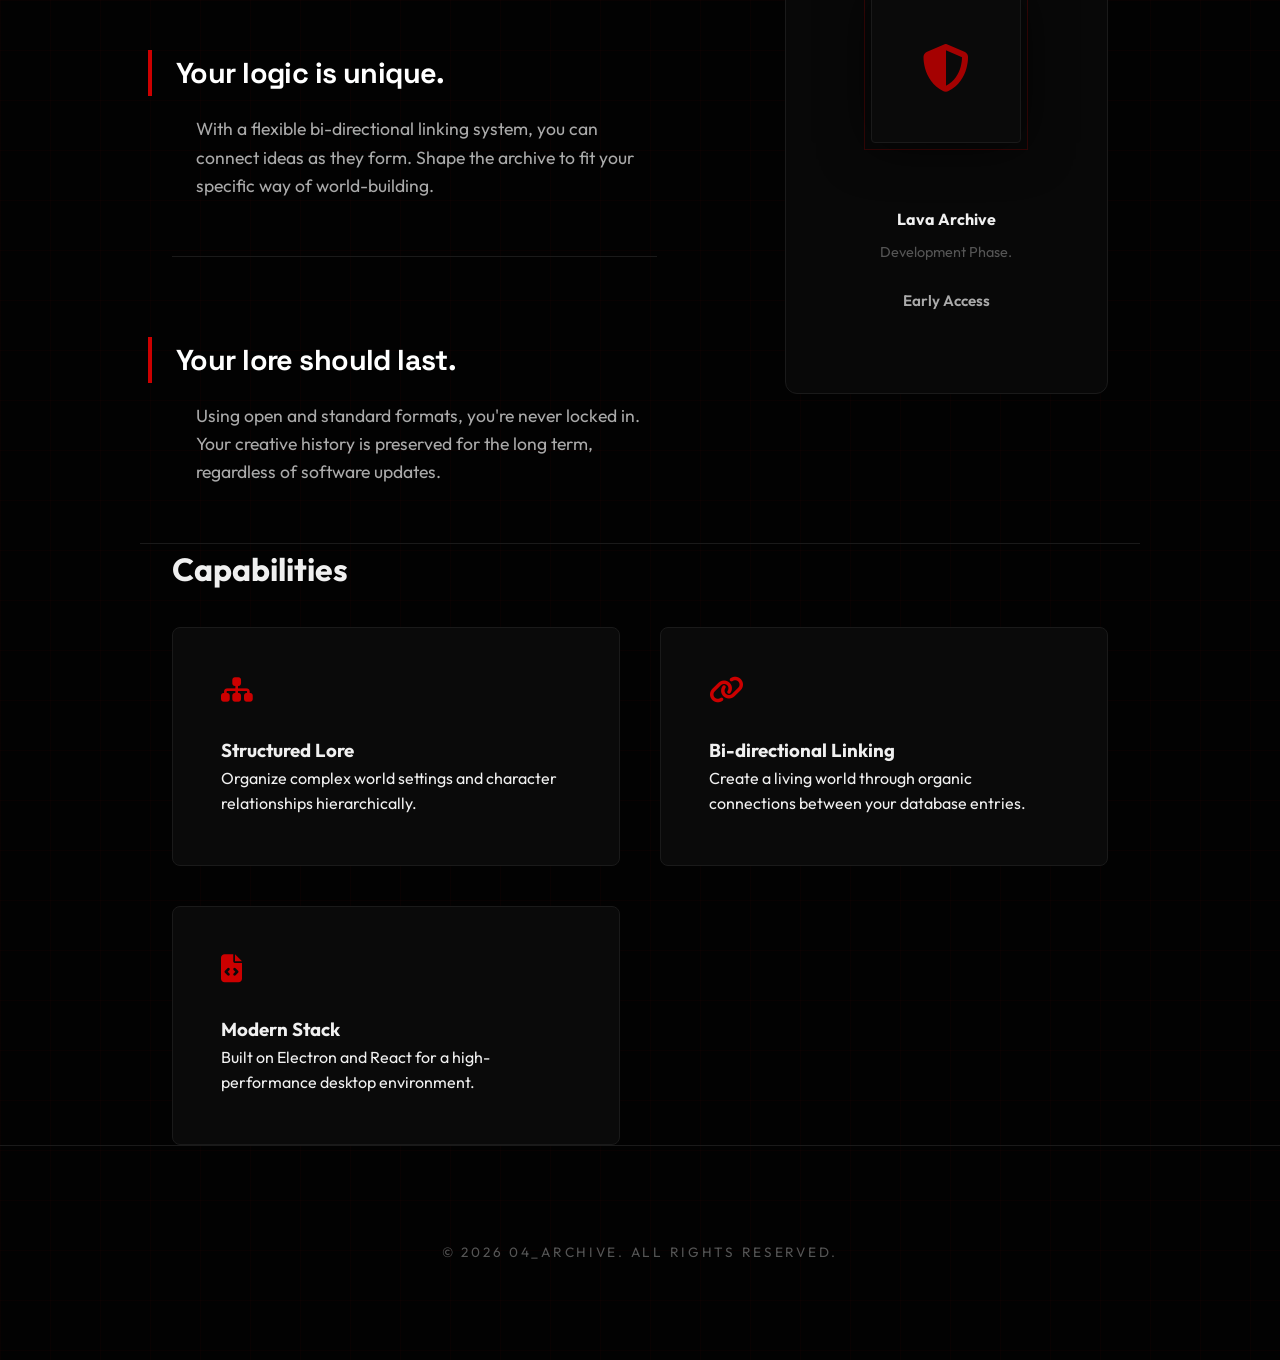
==== commit 8e495043: "Design: Update typography to 'Space Grotesk' and 'Outfit' for a slicker premium feel" ====
--- a/docs/note.html
+++ b/docs/note.html
@@ -8,7 +8,9 @@
     <link rel="stylesheet" href="lava.css">
     <link rel="preconnect" href="https://fonts.googleapis.com">
     <link rel="preconnect" href="https://fonts.gstatic.com" crossorigin>
-    <link href="https://fonts.googleapis.com/css2?family=Inter:wght@400;500;600;700;800&display=swap" rel="stylesheet">
+    <link
+        href="https://fonts.googleapis.com/css2?family=Space+Grotesk:wght@300..700&family=Outfit:wght@300..700&display=swap"
+        rel="stylesheet">
     <link rel="stylesheet" href="https://cdnjs.cloudflare.com/ajax/libs/font-awesome/6.4.0/css/all.min.css">
 </head>
 
--- a/docs/lava.css
+++ b/docs/lava.css
@@ -10,7 +10,8 @@
     --accent-muted: rgba(204, 0, 0, 0.08);
     --border: #1a1a1a;
     --grid-color: rgba(204, 0, 0, 0.03);
-    --font-main: 'JetBrains Mono', 'IBM Plex Mono', monospace;
+    --font-main: 'Outfit', sans-serif;
+    --font-heading: 'Space Grotesk', sans-serif;
 }
 
 * {
@@ -106,13 +107,14 @@
 }
 
 h1 {
-    font-size: 5rem;
-    margin-bottom: 1.5rem;
-    background: linear-gradient(135deg, #fff 0%, var(--accent) 100%);
+    font-family: var(--font-heading);
+    font-size: 5.5rem;
+    margin-bottom: 2rem;
+    background: linear-gradient(135deg, #fff 40%, var(--accent) 100%);
     -webkit-background-clip: text;
     -webkit-text-fill-color: transparent;
-    letter-spacing: 2px;
-    font-weight: 800;
+    letter-spacing: -0.04em;
+    font-weight: 700;
 }
 
 .hero-subtitle {
@@ -208,13 +210,15 @@
 }
 
 .philosophy-item h3 {
+    font-family: var(--font-heading);
     font-size: 1.8rem;
-    margin-bottom: 1rem;
+    margin-bottom: 1.2rem;
     color: #fff;
     border-left: 4px solid var(--accent);
     padding-left: 1.5rem;
     margin-left: -1.5rem;
-    letter-spacing: 1px;
+    letter-spacing: -0.02em;
+    font-weight: 700;
 }
 
 .philosophy-item p {
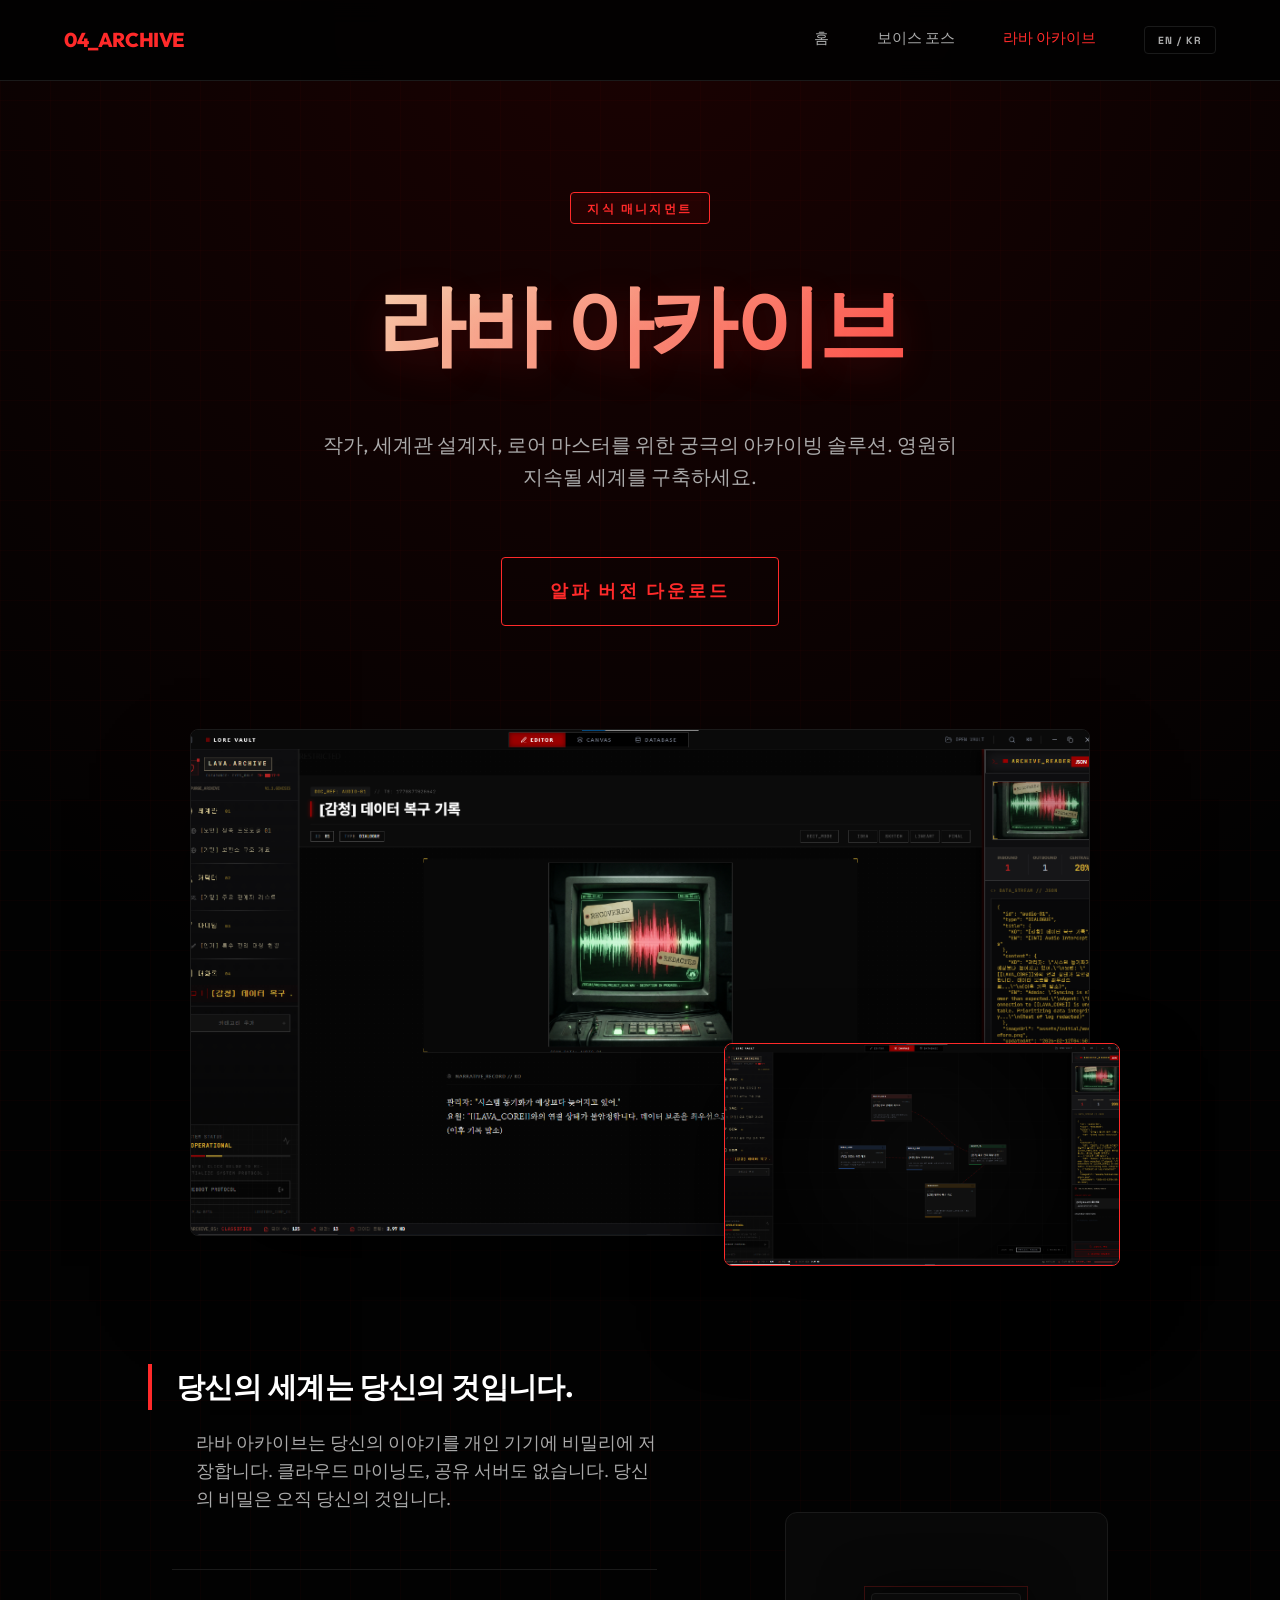
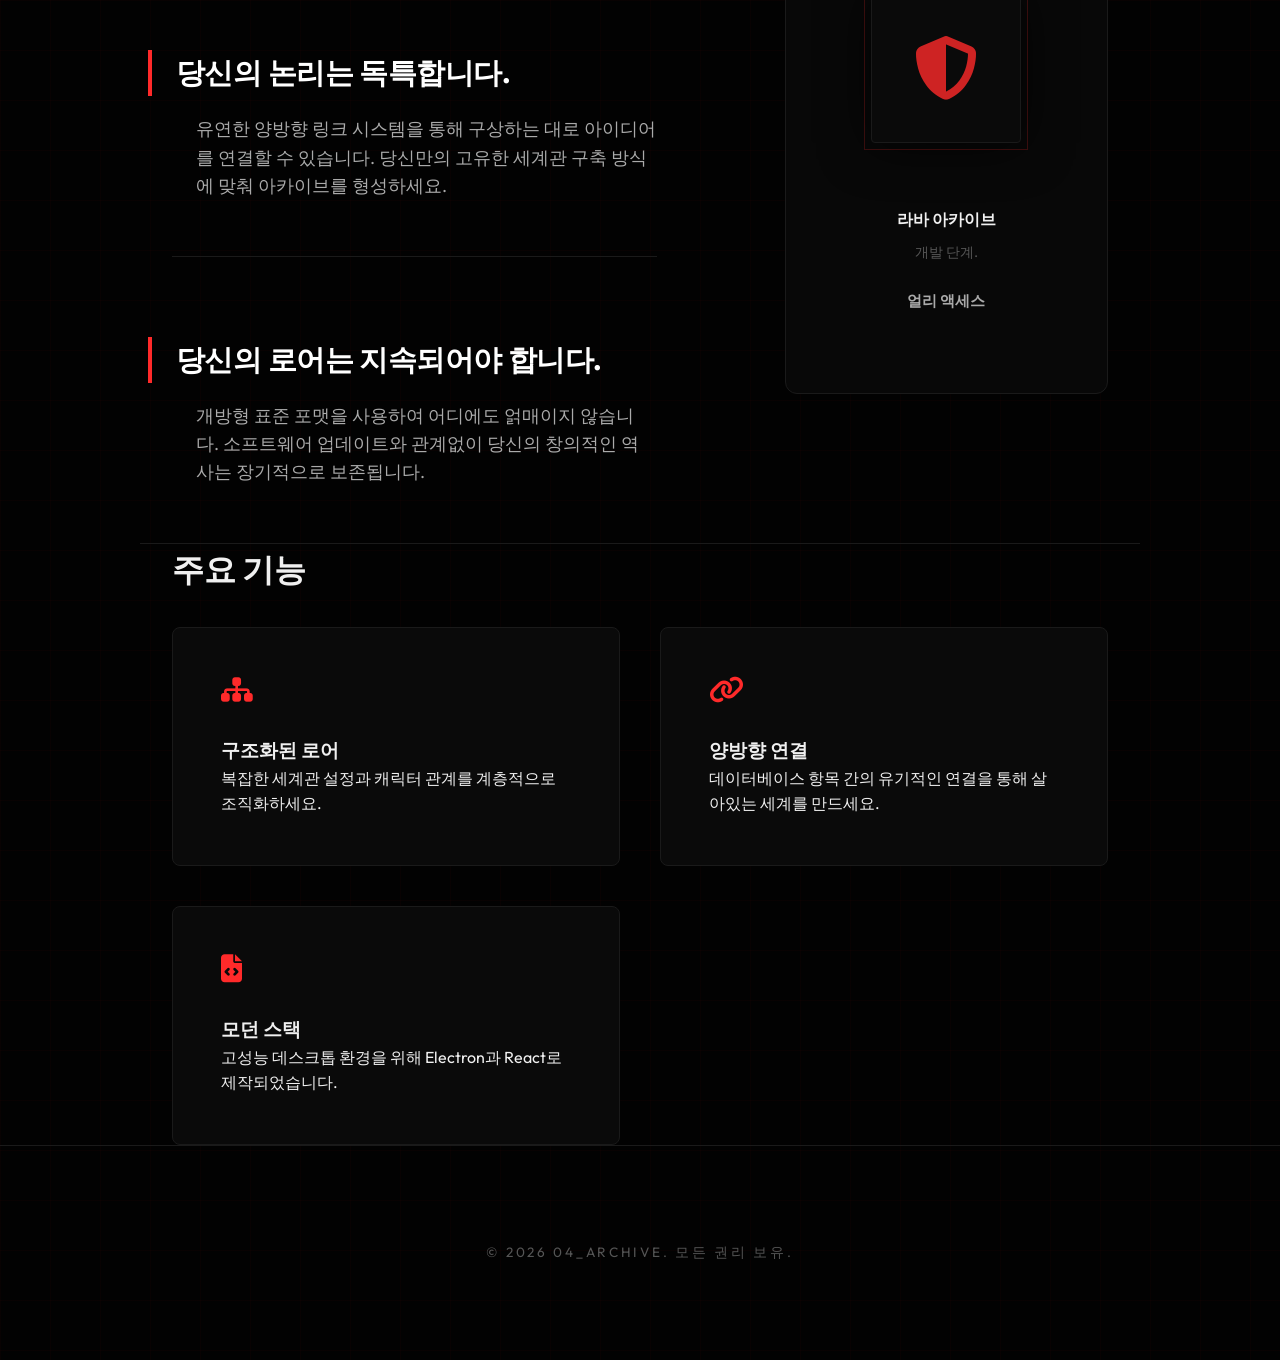
==== commit 85438f21: "Feature: Implement Multi-language (EN/KR) toggle with slick UI and persistence" ====
--- a/docs/note.html
+++ b/docs/note.html
@@ -9,7 +9,7 @@
     <link rel="preconnect" href="https://fonts.googleapis.com">
     <link rel="preconnect" href="https://fonts.gstatic.com" crossorigin>
     <link
-        href="https://fonts.googleapis.com/css2?family=Space+Grotesk:wght@300..700&family=Outfit:wght@300..700&display=swap"
+        href="https://fonts.googleapis.com/css2?family=Space+Grotesk:wght@300..1000&family=Outfit:wght@300..900&display=swap"
         rel="stylesheet">
     <link rel="stylesheet" href="https://cdnjs.cloudflare.com/ajax/libs/font-awesome/6.4.0/css/all.min.css">
 </head>
@@ -19,26 +19,30 @@
     <nav class="navbar">
         <a href="index.html" class="logo">04_ARCHIVE</a>
         <div class="nav-links">
-            <a href="index.html" class="nav-link">Home</a>
-            <a href="voice.html" class="nav-link">Voice Force</a>
-            <a href="note.html" class="nav-link active">Lava Archive</a>
+            <a href="index.html" class="nav-link t-lang" data-en="Home" data-kr="홈">홈</a>
+            <a href="voice.html" class="nav-link t-lang" data-en="Voice Force" data-kr="보이스 포스">보이스 포스</a>
+            <a href="note.html" class="nav-link active t-lang" data-en="Lava Archive" data-kr="라바 아카이브">라바 아카이브</a>
+            <button class="lang-toggle" id="langToggle">EN / KR</button>
         </div>
     </nav>
 
     <header class="hero">
         <div class="hero-content">
-            <div class="terminal-meta">Knowledge Management</div>
-            <h1>LAVA_ARCHIVE</h1>
-            <p class="hero-subtitle">The ultimate archiving solution for writers, world-builders, and lore masters.
-                Build worlds that last.</p>
+            <div class="terminal-meta t-lang" data-en="Knowledge Management" data-kr="지식 매니지먼트">지식 매니지먼트</div>
+            <h1 class="t-lang" data-en="LAVA_ARCHIVE" data-kr="라바 아카이브">라바 아카이브</h1>
+            <p class="hero-subtitle t-lang"
+                data-en="The ultimate archiving solution for writers, world-builders, and lore masters. Build worlds that last."
+                data-kr="작가, 세계관 설계자, 로어 마스터를 위한 궁극의 아카이빙 솔루션. 영원히 지속될 세계를 구축하세요.">작가, 세계관 설계자, 로어 마스터를 위한 궁극의 아카이빙 솔루션.
+                영원히 지속될 세계를 구축하세요.</p>
             <a href="https://github.com/sickbread/VoiceTyper/releases/download/v1.0/VESTIGE_Setup_0.0.0.exe" class="btn"
-                target="_blank" rel="noopener noreferrer" download>Download Alpha</a>
+                target="_blank" rel="noopener noreferrer" download>
+                <span class="t-lang" data-en="Download Alpha" data-kr="알파 버전 다운로드">알파 버전 다운로드</span>
+            </a>
 
             <!-- Product Showcase Area -->
             <div class="showcase-container">
-                <img src="assets/lava_main.png" alt="Lava Archive Editor" class="showcase-image"
-                    style="opacity: 1; filter: none;">
-                <div class="mobile-overlay" style="border: 1px solid var(--border); overflow: hidden;">
+                <img src="assets/lava_main.png" alt="Lava Archive Editor" class="showcase-image">
+                <div class="mobile-overlay">
                     <img src="assets/lava_secondary.png" alt="Lava Archive Canvas"
                         style="width: 100%; height: 100%; object-fit: cover;">
                 </div>
@@ -51,59 +55,75 @@
         <div class="philosophy-grid">
             <div class="philosophy-list">
                 <div class="philosophy-item">
-                    <h3>Your worlds are yours.</h3>
-                    <p>Lava Archive stores your narratives privately on your own device. No cloud mining, no shared
-                        servers. Your secrets remain yours.</p>
+                    <h3 class="t-lang" data-en="Your worlds are yours." data-kr="당신의 세계는 당신의 것입니다.">당신의 세계는 당신의 것입니다.
+                    </h3>
+                    <p class="t-lang"
+                        data-en="Lava Archive stores your narratives privately on your own device. No cloud mining, no shared servers. Your secrets remain yours."
+                        data-kr="라바 아카이브는 당신의 이야기를 개인 기기에 비밀리에 저장합니다. 클라우드 마이닝도, 공유 서버도 없습니다. 당신의 비밀은 오직 당신의 것입니다.">라바
+                        아카이브는 당신의 이야기를 개인 기기에 비밀리에 저장합니다. 클라우드 마이닝도, 공유 서버도 없습니다. 당신의 비밀은 오직 당신의 것입니다.</p>
                 </div>
                 <div class="philosophy-item">
-                    <h3>Your logic is unique.</h3>
-                    <p>With a flexible bi-directional linking system, you can connect ideas as they form. Shape the
-                        archive to fit your specific way of world-building.</p>
+                    <h3 class="t-lang" data-en="Your logic is unique." data-kr="당신의 논리는 독특합니다.">당신의 논리는 독특합니다.</h3>
+                    <p class="t-lang"
+                        data-en="With a flexible bi-directional linking system, you can connect ideas as they form. Shape the archive to fit your specific way of world-building."
+                        data-kr="유연한 양방향 링크 시스템을 통해 구상하는 대로 아이디어를 연결할 수 있습니다. 당신만의 고유한 세계관 구축 방식에 맞춰 아카이브를 형성하세요.">유연한
+                        양방향 링크 시스템을 통해 구상하는 대로 아이디어를 연결할 수 있습니다. 당신만의 고유한 세계관 구축 방식에 맞춰 아카이브를 형성하세요.</p>
                 </div>
                 <div class="philosophy-item">
-                    <h3>Your lore should last.</h3>
-                    <p>Using open and standard formats, you're never locked in. Your creative history is preserved for
-                        the long term, regardless of software updates.</p>
+                    <h3 class="t-lang" data-en="Your lore should last." data-kr="당신의 로어는 지속되어야 합니다.">당신의 로어는 지속되어야 합니다.
+                    </h3>
+                    <p class="t-lang"
+                        data-en="Using open and standard formats, you're never locked in. Your creative history is preserved for the long term, regardless of software updates."
+                        data-kr="개방형 표준 포맷을 사용하여 어디에도 얽매이지 않습니다. 소프트웨어 업데이트와 관계없이 당신의 창의적인 역사는 장기적으로 보존됩니다.">개방형 표준 포맷을
+                        사용하여 어디에도 얽매이지 않습니다. 소프트웨어 업데이트와 관계없이 당신의 창의적인 역사는 장기적으로 보존됩니다.</p>
                 </div>
             </div>
             <div class="philosophy-cta">
-                <div class="philosophy-logo" style="background: var(--bg-surface); border: 1px solid var(--border);">
-                    <i class="fas fa-shield-halved" style="color: var(--accent); font-size: 3rem;"></i>
+                <div class="philosophy-logo">
+                    <i class="fas fa-shield-halved"></i>
                 </div>
                 <div style="text-align: center;">
-                    <p style="font-weight: 700; margin-bottom: 0.5rem;">Lava Archive</p>
-                    <p style="color: var(--text-muted); font-size: 0.9rem; margin-bottom: 1.5rem;">Development Phase.
-                    </p>
+                    <p style="font-weight: 700; margin-bottom: 0.5rem;" class="t-lang" data-en="Lava Archive"
+                        data-kr="라바 아카이브">라바 아카이브</p>
+                    <p style="color: var(--text-muted); font-size: 0.9rem; margin-bottom: 1.5rem;" class="t-lang"
+                        data-en="Development Phase." data-kr="개발 단계.">개발 단계.</p>
                     <a href="https://github.com/sickbread/VoiceTyper/releases/download/v1.0/VESTIGE_Setup_0.0.0.exe"
-                        class="nav-link" style="color: var(--text-secondary); font-weight: 600;">Early Access</a>
+                        class="nav-link t-lang" data-en="Early Access" data-kr="얼리 액세스" style="font-weight: 600;">얼리
+                        액세스</a>
                 </div>
             </div>
         </div>
     </section>
 
     <section class="container" style="border-top: 1px solid var(--border);">
-        <h2 style="text-align: left; font-size: 2rem; margin-bottom: 2rem;">Capabilities</h2>
+        <h2 style="text-align: left; font-size: 2rem; margin-bottom: 2rem;" class="t-lang" data-en="Capabilities"
+            data-kr="주요 기능">주요 기능</h2>
         <div class="features-grid">
             <div class="feature-card">
                 <i class="fas fa-sitemap feature-icon"></i>
-                <h3 class="feature-title">Structured Lore</h3>
-                <p>Organize complex world settings and character relationships hierarchically.</p>
+                <h3 class="feature-title t-lang" data-en="Structured Lore" data-kr="구조화된 로어">구조화된 로어</h3>
+                <p class="t-lang" data-en="Organize complex world settings and character relationships hierarchically."
+                    data-kr="복잡한 세계관 설정과 캐릭터 관계를 계층적으로 조직화하세요.">복잡한 세계관 설정과 캐릭터 관계를 계층적으로 조직화하세요.</p>
             </div>
             <div class="feature-card">
                 <i class="fas fa-link feature-icon"></i>
-                <h3 class="feature-title">Bi-directional Linking</h3>
-                <p>Create a living world through organic connections between your database entries.</p>
+                <h3 class="feature-title t-lang" data-en="Bi-directional Linking" data-kr="양방향 연결">양방향 연결</h3>
+                <p class="t-lang"
+                    data-en="Create a living world through organic connections between your database entries."
+                    data-kr="데이터베이스 항목 간의 유기적인 연결을 통해 살아있는 세계를 만드세요.">데이터베이스 항목 간의 유기적인 연결을 통해 살아있는 세계를 만드세요.</p>
             </div>
             <div class="feature-card">
                 <i class="fas fa-file-code feature-icon"></i>
-                <h3 class="feature-title">Modern Stack</h3>
-                <p>Built on Electron and React for a high-performance desktop environment.</p>
+                <h3 class="feature-title t-lang" data-en="Modern Stack" data-kr="모던 스택">모던 스택</h3>
+                <p class="t-lang" data-en="Built on Electron and React for a high-performance desktop environment."
+                    data-kr="고성능 데스크톱 환경을 위해 Electron과 React로 제작되었습니다.">고성능 데스크톱 환경을 위해 Electron과 React로 제작되었습니다.</p>
             </div>
         </div>
     </section>
 
     <footer>
-        <p>&copy; 2026 04_ARCHIVE. All rights reserved.</p>
+        <p class="t-lang" data-en="&copy; 2026 04_ARCHIVE. All rights reserved."
+            data-kr="&copy; 2026 04_ARCHIVE. 모든 권리 보유.">&copy; 2026 04_ARCHIVE. 모든 권리 보유.</p>
     </footer>
 
     <script src="script.js"></script>
--- a/docs/lava.css
+++ b/docs/lava.css
@@ -5,8 +5,9 @@
     --text-main: #f0f0f0;
     --text-secondary: #aaaaaa;
     --text-muted: #555555;
-    --accent: #cc0000;
-    --accent-hover: #ff1a1a;
+    --accent: #ff2a2a;
+    --accent-gold: #f5d1b0;
+    --accent-hover: #ff4d4d;
     --accent-muted: rgba(204, 0, 0, 0.08);
     --border: #1a1a1a;
     --grid-color: rgba(204, 0, 0, 0.03);
@@ -32,6 +33,15 @@
     overflow-x: hidden;
 }
 
+.t-lang {
+    transition: opacity 0.2s ease, transform 0.2s ease;
+}
+
+.t-lang.switching {
+    opacity: 0;
+    transform: translateY(4px);
+}
+
 .container {
     max-width: 1000px;
     margin: 0 auto;
@@ -80,6 +90,32 @@
     color: var(--accent);
 }
 
+.lang-toggle {
+    background: transparent;
+    border: 1px solid var(--border);
+    color: var(--text-secondary);
+    font-family: var(--font-heading);
+    font-size: 0.65rem;
+    font-weight: 700;
+    padding: 0.4rem 0.8rem;
+    border-radius: 4px;
+    cursor: pointer;
+    letter-spacing: 0.1em;
+    transition: all 0.3s ease;
+    text-transform: uppercase;
+}
+
+.lang-toggle:hover {
+    border-color: var(--accent-gold);
+    color: var(--accent-gold);
+}
+
+.lang-toggle.active {
+    background: var(--accent-muted);
+    border-color: var(--accent);
+    color: var(--accent);
+}
+
 /* Hero */
 .hero {
     padding: 12rem 2rem 8rem;
@@ -110,11 +146,12 @@
     font-family: var(--font-heading);
     font-size: 5.5rem;
     margin-bottom: 2rem;
-    background: linear-gradient(135deg, #fff 40%, var(--accent) 100%);
+    background: linear-gradient(135deg, var(--accent-gold) 20%, var(--accent) 100%);
     -webkit-background-clip: text;
     -webkit-text-fill-color: transparent;
     letter-spacing: -0.04em;
     font-weight: 700;
+    text-shadow: 0 10px 40px rgba(255, 42, 42, 0.2);
 }
 
 .hero-subtitle {
@@ -144,9 +181,10 @@
 }
 
 .btn:hover {
-    background: var(--accent);
-    color: #fff;
-    box-shadow: 0 0 30px var(--accent);
+    background: linear-gradient(135deg, var(--accent-gold), var(--accent));
+    color: #000;
+    box-shadow: 0 0 40px rgba(245, 209, 176, 0.3);
+    border-color: transparent;
 }
 
 /* Product Showcase */
